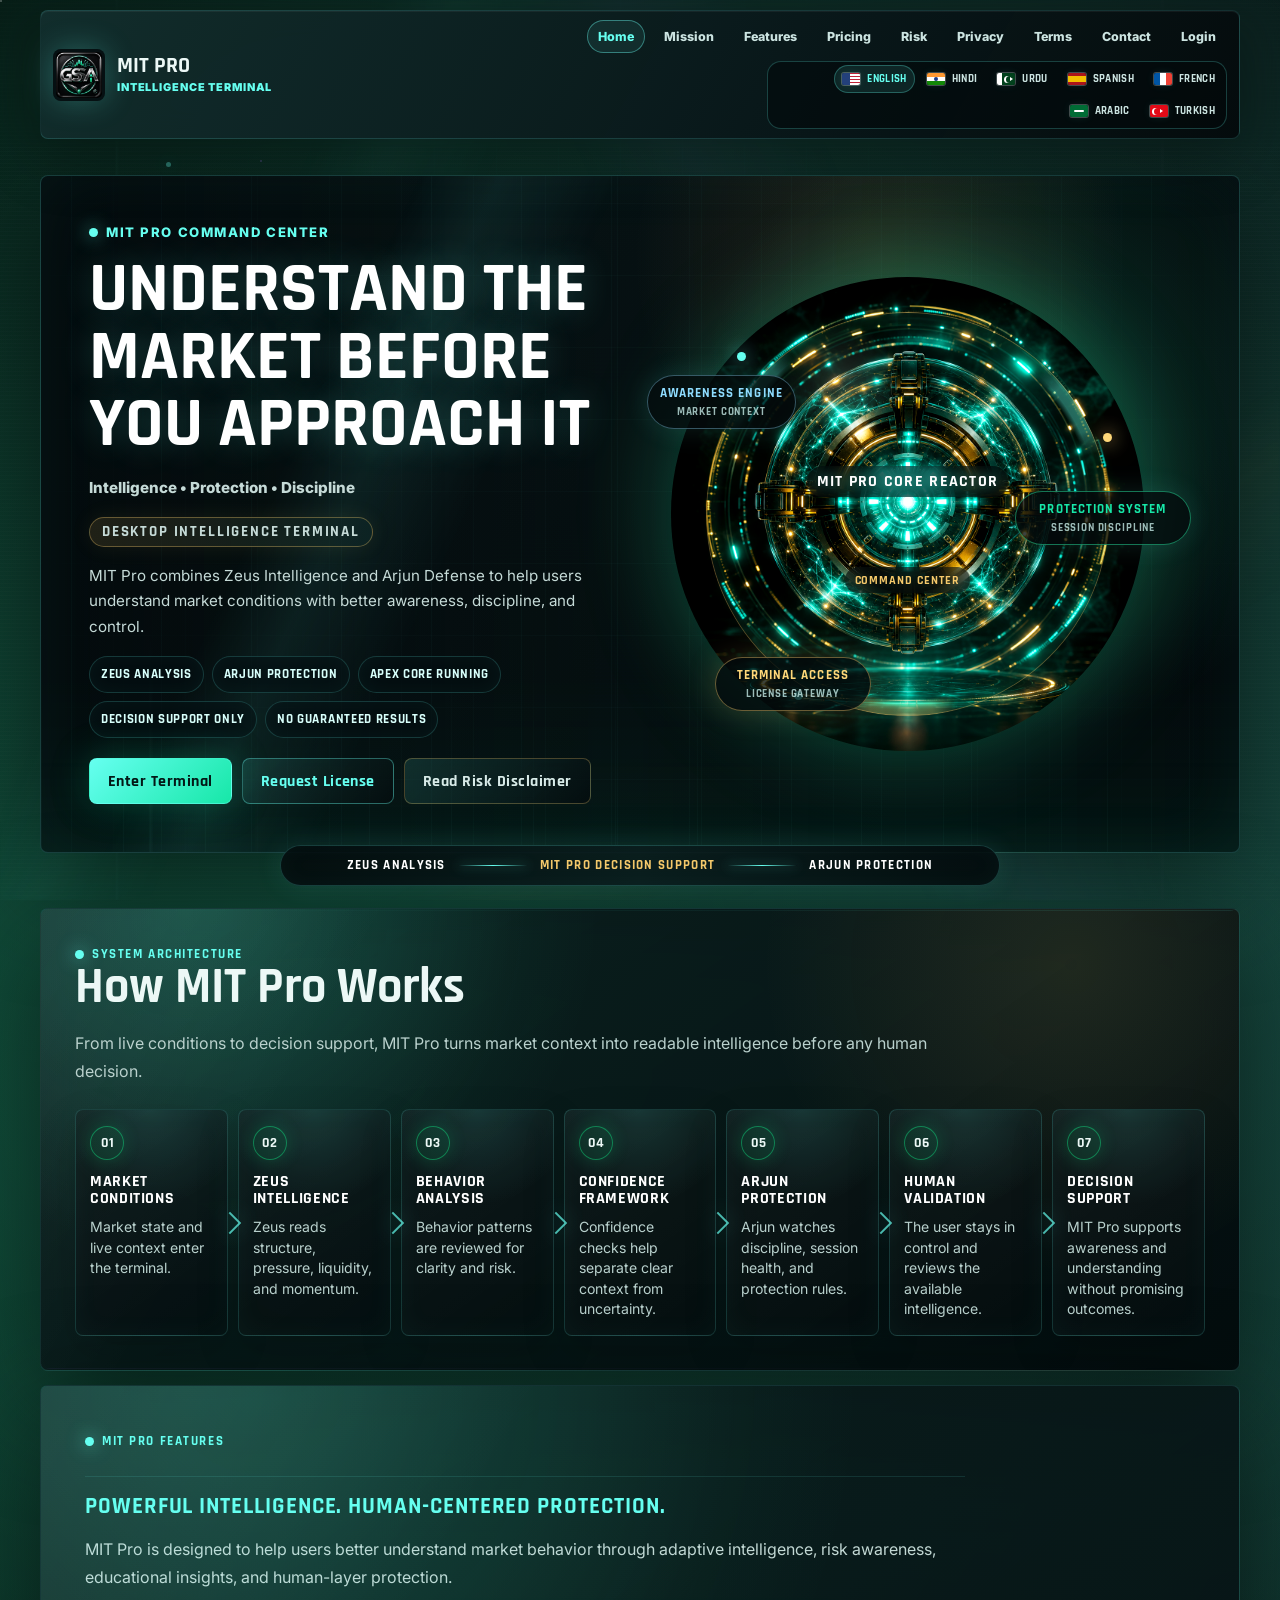
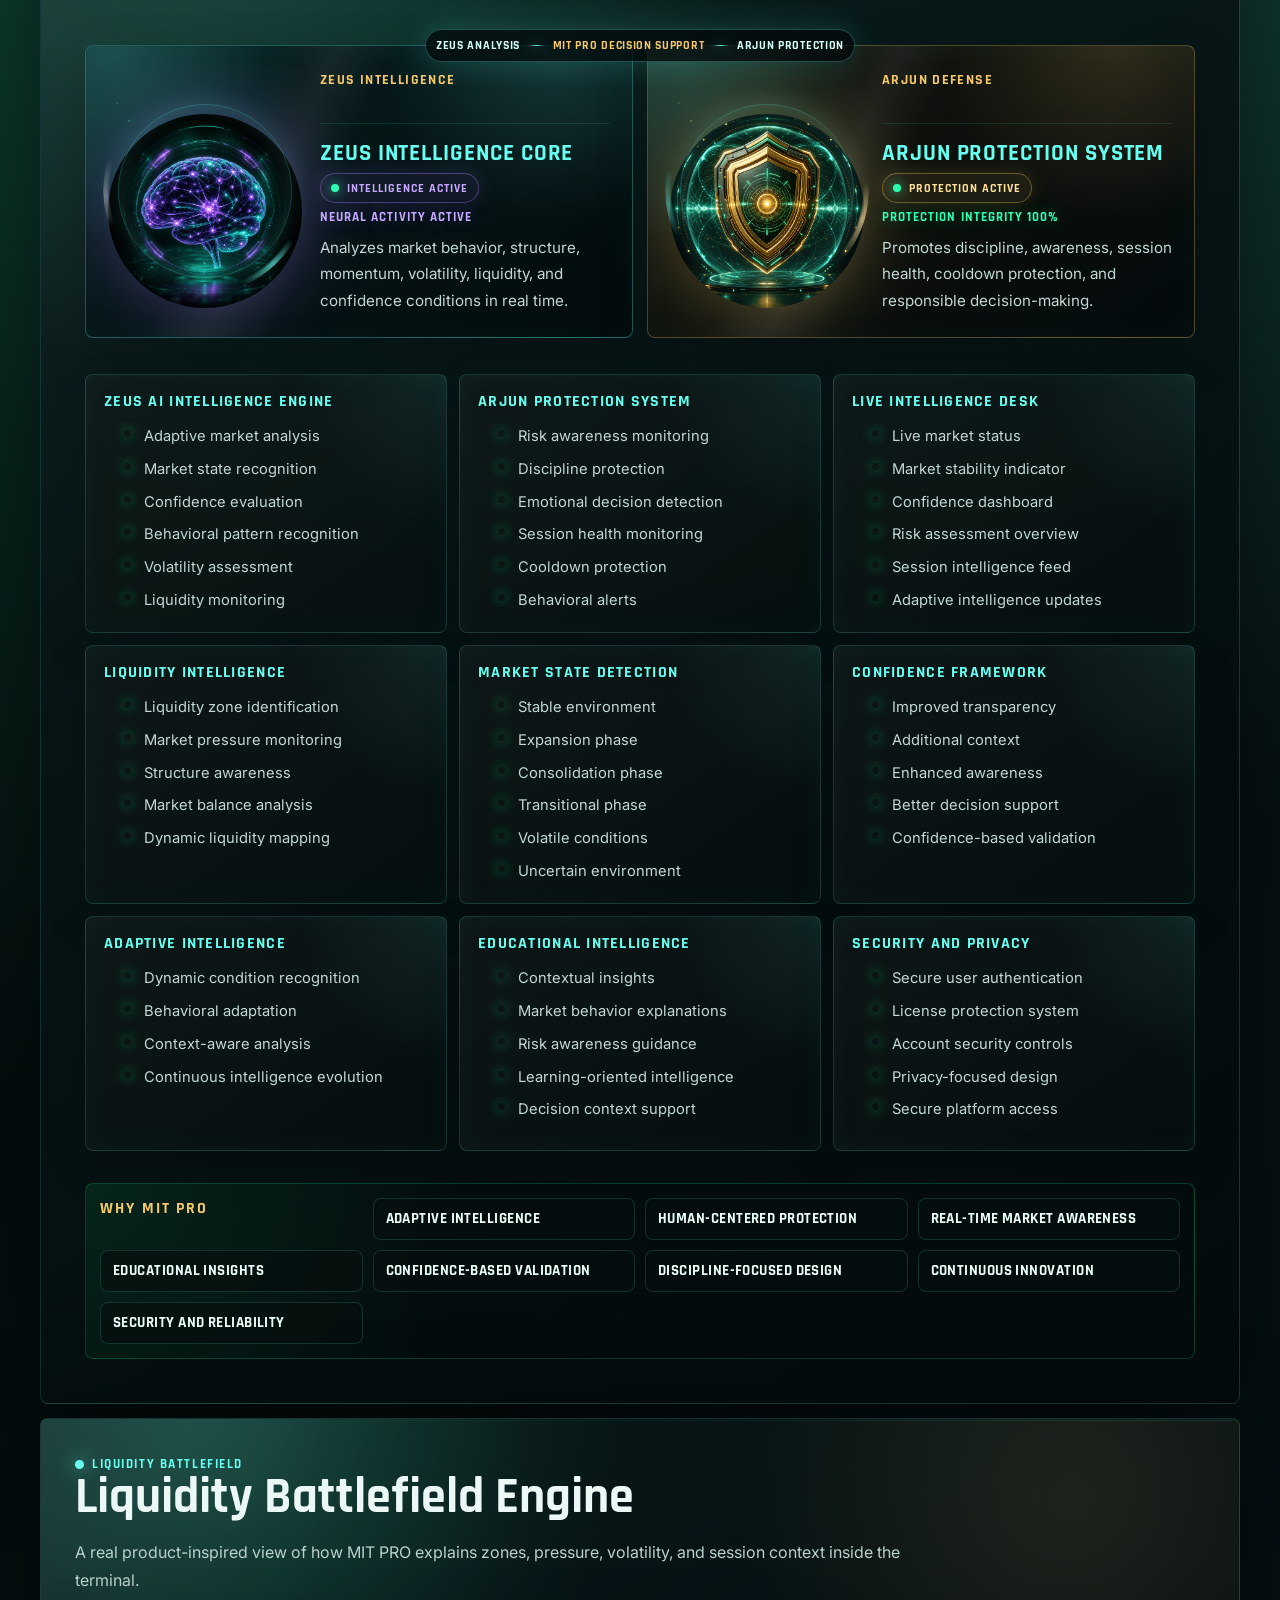
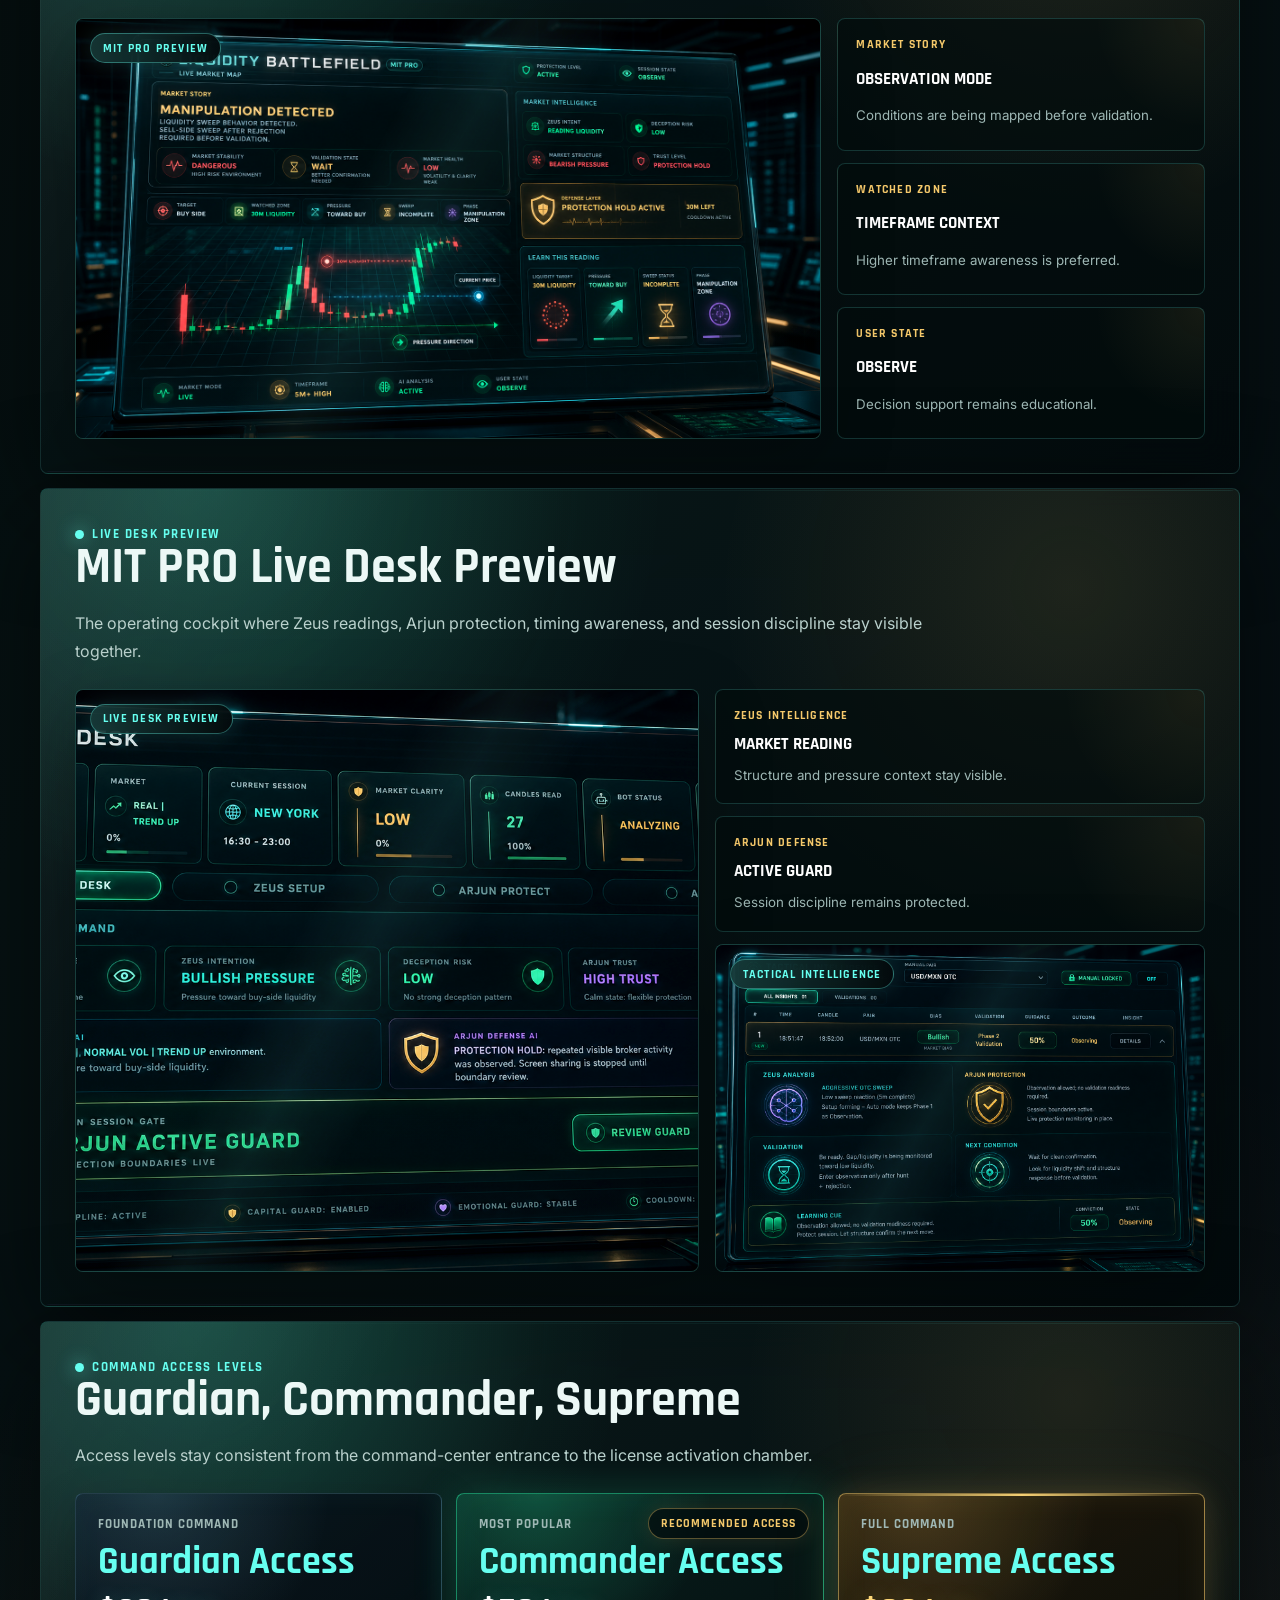
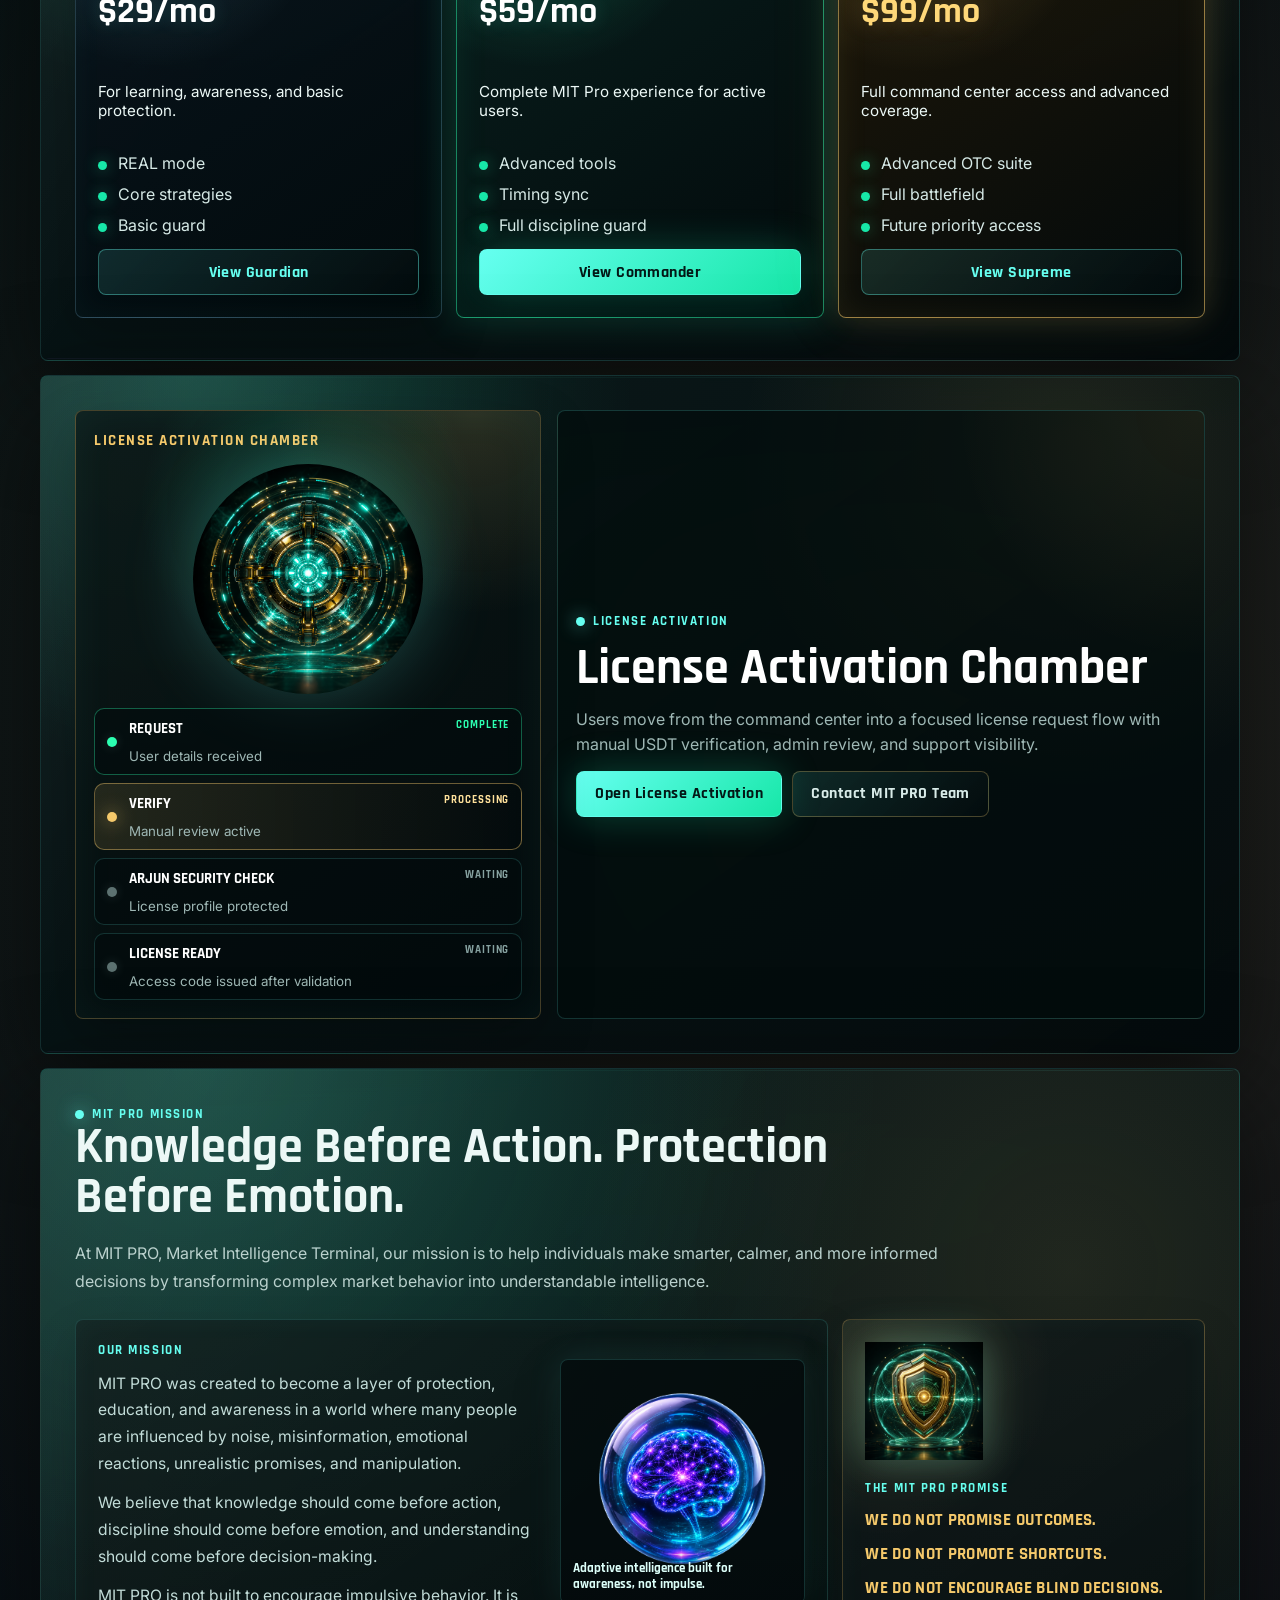
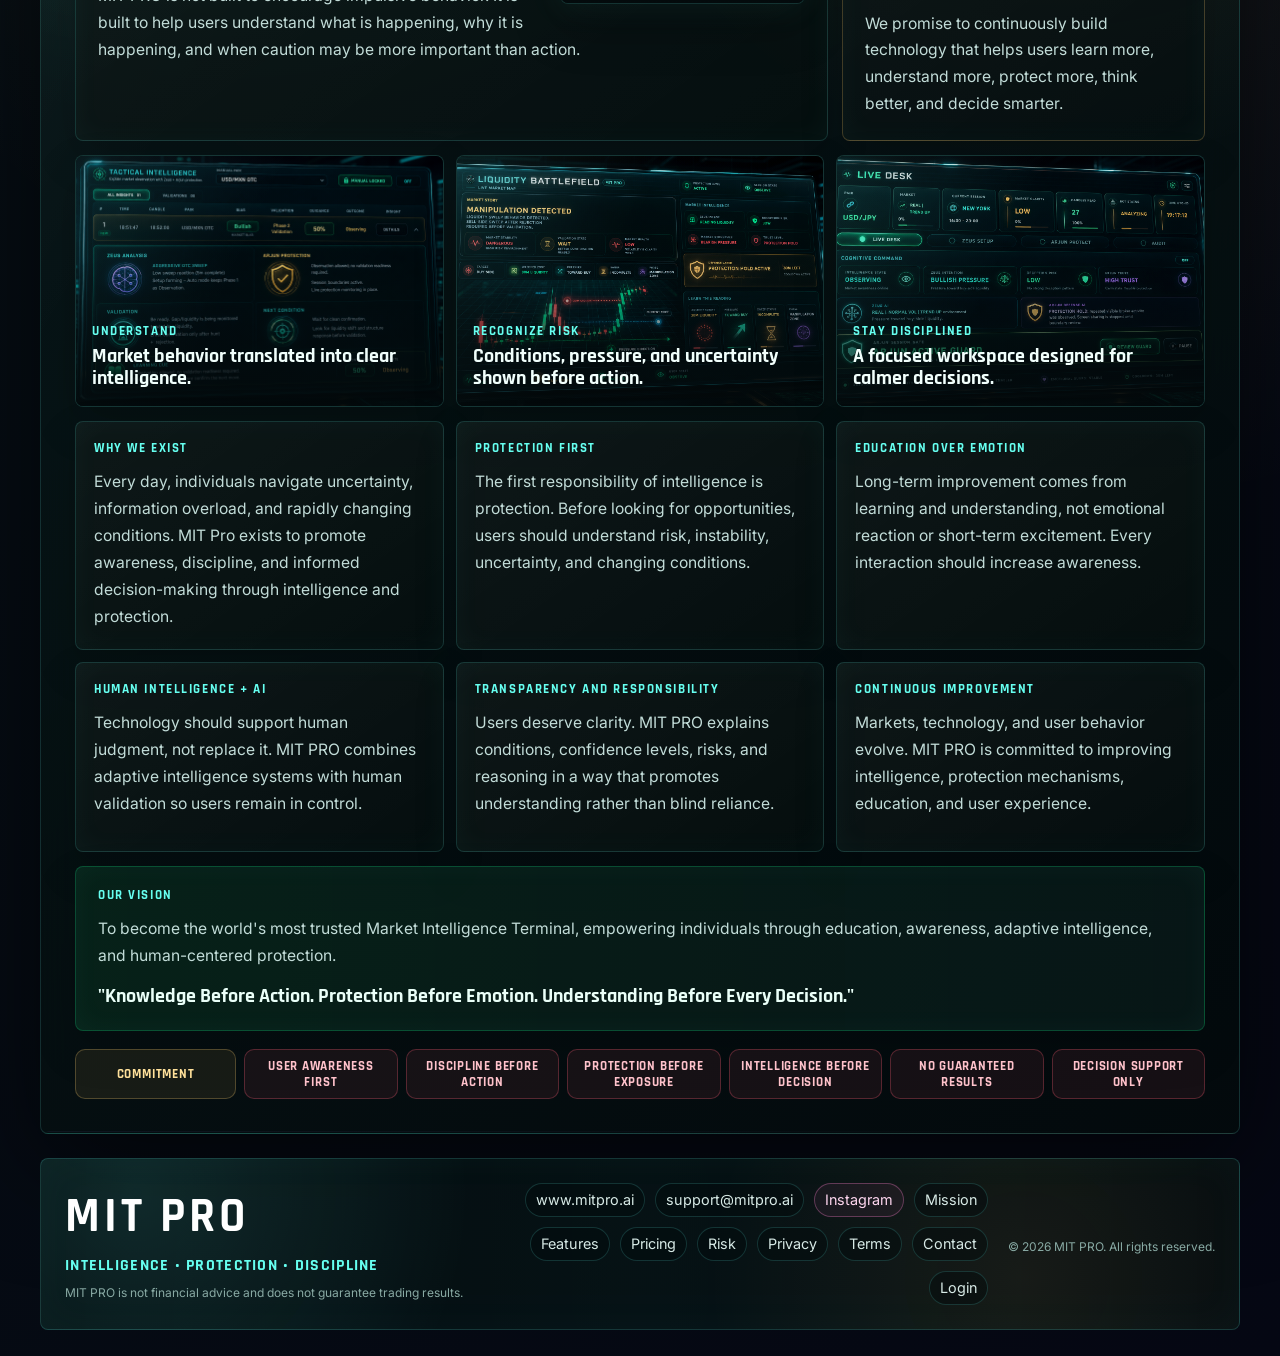
==== index.html @ b7149792 "Load consistent Urdu web font" ====
<!doctype html>
<html lang="en">
<head>
  <meta charset="utf-8">
  <meta name="viewport" content="width=device-width, initial-scale=1">
  <title>MIT PRO | Adaptive Market Intelligence & Human-Centered Protection Terminal</title>
  <meta name="description" content="MIT PRO is a premium AI market intelligence and human-centered protection terminal built for education, observation, discipline, and decision support.">
  <link rel="icon" href="assets/favicon.ico">
  <link rel="preconnect" href="https://fonts.googleapis.com">
  <link rel="preconnect" href="https://fonts.gstatic.com" crossorigin>
  <link href="https://fonts.googleapis.com/css2?family=Inter:wght@400;500;600;700;800;900&family=Noto+Nastaliq+Urdu:wght@400;500;600;700&family=Rajdhani:wght@600;700;800&display=swap" rel="stylesheet">
  <link rel="stylesheet" href="styles.css">
</head>
<body>
  <div class="ambient-grid" aria-hidden="true"></div>
  <div class="particle-field" aria-hidden="true">
    <span></span><span></span><span></span><span></span><span></span>
  </div>

  <header class="topbar">
    <div class="site-shell nav">
      <a class="brand" href="index.html" aria-label="MIT PRO home">
        <img src="assets/mitpro-logo.png" alt="MIT PRO logo">
        <span>
          <span class="brand-name">MIT PRO</span>
          <span class="brand-sub">Intelligence Terminal</span>
        </span>
      </a>
      <nav class="nav-links" aria-label="Main navigation">
        <a class="active" href="index.html">Home</a>
        <a href="index.html#mission">Mission</a>
        <a href="index.html#features">Features</a>
        <a href="purchase.html">Pricing</a>
        <a href="risk-disclaimer.html">Risk</a>
        <a href="privacy-policy.html">Privacy</a>
        <a href="terms-of-use.html">Terms</a>
        <a href="contact.html">Contact</a>
        <a href="/partner">Login</a>
        <div class="language-switch" aria-label="Language switch">
          <button type="button" data-language="en"><span class="flag flag-us" aria-hidden="true"></span>English</button><button type="button" data-language="hi"><span class="flag flag-in" aria-hidden="true"></span>Hindi</button><button type="button" data-language="ur"><span class="flag flag-pk" aria-hidden="true"></span>Urdu</button><button type="button" data-language="es"><span class="flag flag-es" aria-hidden="true"></span>Spanish</button><button type="button" data-language="fr"><span class="flag flag-fr" aria-hidden="true"></span>French</button><button type="button" data-language="ar"><span class="flag flag-sa" aria-hidden="true"></span>Arabic</button><button type="button" data-language="tr"><span class="flag flag-tr" aria-hidden="true"></span>Turkish</button>
        </div>
      </nav>
    </div>
  </header>

  <main class="site-shell">
    <section class="purchase-hero home-command-hero" id="home">
      <div class="purchase-hero-copy">
        <div class="eyebrow">MIT PRO Command Center</div>
        <h1>Understand The Market Before You Approach It</h1>
        <p class="subtitle">Intelligence &bull; Protection &bull; Discipline</p>
        <p class="hero-positioning">Desktop Intelligence Terminal</p>
        <p>MIT Pro combines Zeus Intelligence and Arjun Defense to help users understand market conditions with better awareness, discipline, and control.</p>
        <div class="license-status-strip" aria-label="MIT PRO command layers">
          <span>Zeus Analysis</span>
          <span>Arjun Protection</span>
          <span>Apex Core Running</span>
          <span>Decision Support Only</span>
          <span>No Guaranteed Results</span>
        </div>
        <div class="purchase-hero-actions">
          <a class="btn primary" href="#features">Enter Terminal</a>
          <a class="btn" href="purchase.html">Request License</a>
          <a class="btn ghost" href="risk-disclaimer.html">Read Risk Disclaimer</a>
        </div>
      </div>
      <div class="license-core" aria-label="MIT PRO core reactor visual">
        <span class="reactor-particle particle-a"></span>
        <span class="reactor-particle particle-b"></span>
        <span class="reactor-particle particle-c"></span>
        <div class="license-orbit orbit-a"></div>
        <div class="license-orbit orbit-b"></div>
        <div class="license-orbit orbit-c"></div>
        <div class="license-token reactor-token">
          <img src="assets/license-core-reactor.png" alt="MIT PRO core reactor">
          <strong>MIT PRO CORE REACTOR</strong>
          <span>COMMAND CENTER</span>
        </div>
        <button class="license-signal signal-basic" type="button">Awareness Engine<small>Market Context</small></button>
        <button class="license-signal signal-pro" type="button">Protection System<small>Session Discipline</small></button>
        <button class="license-signal signal-elite" type="button">Terminal Access<small>License Gateway</small></button>
      </div>
    </section>

    <div class="architecture-strip" aria-label="MIT PRO architecture">
      <span>Zeus Analysis</span>
      <i></i>
      <strong>MIT PRO Decision Support</strong>
      <i></i>
      <span>Arjun Protection</span>
    </div>

    <section class="section home-command-section system-flow-section" id="how-it-works">
      <div class="section-header">
        <span class="section-kicker">System Architecture</span>
        <h2>How MIT Pro Works</h2>
        <p>From live conditions to decision support, MIT Pro turns market context into readable intelligence before any human decision.</p>
      </div>
      <div class="system-flow" aria-label="How MIT Pro works">
        <article>
          <span>01</span>
          <strong>Market Conditions</strong>
          <p>Market state and live context enter the terminal.</p>
        </article>
        <article>
          <span>02</span>
          <strong>Zeus Intelligence</strong>
          <p>Zeus reads structure, pressure, liquidity, and momentum.</p>
        </article>
        <article>
          <span>03</span>
          <strong>Behavior Analysis</strong>
          <p>Behavior patterns are reviewed for clarity and risk.</p>
        </article>
        <article>
          <span>04</span>
          <strong>Confidence Framework</strong>
          <p>Confidence checks help separate clear context from uncertainty.</p>
        </article>
        <article>
          <span>05</span>
          <strong>Arjun Protection</strong>
          <p>Arjun watches discipline, session health, and protection rules.</p>
        </article>
        <article>
          <span>06</span>
          <strong>Human Validation</strong>
          <p>The user stays in control and reviews the available intelligence.</p>
        </article>
        <article>
          <span>07</span>
          <strong>Decision Support</strong>
          <p>MIT Pro supports awareness and understanding without promising outcomes.</p>
        </article>
      </div>
    </section>

    <section class="legal-card purchase-card" id="features">
      <div class="section-header features-header">
        <span class="section-kicker">MIT PRO Features</span>
        <h2>Powerful Intelligence. Human-Centered Protection.</h2>
        <p>MIT Pro is designed to help users better understand market behavior through adaptive intelligence, risk awareness, educational insights, and human-layer protection.</p>
      </div>
      <div class="license-dual-core" aria-label="MIT PRO intelligence and protection systems">
        <article class="core-card zeus-card">
          <div class="core-visual zeus-visual" aria-hidden="true">
            <span class="core-energy-ring"></span>
            <span class="core-energy-ring ring-two"></span>
            <img src="assets/zeus-neural-core.png" alt="">
            <span class="core-spark spark-one"></span>
            <span class="core-spark spark-two"></span>
            <span class="core-spark spark-three"></span>
          </div>
          <div class="core-copy">
            <span>Zeus Intelligence</span>
            <h2>Zeus Intelligence Core</h2>
            <b class="system-status active">Intelligence Active</b>
            <em class="system-substatus neural">Neural Activity Active</em>
            <p>Analyzes market behavior, structure, momentum, volatility, liquidity, and confidence conditions in real time.</p>
          </div>
        </article>
        <div class="core-link" aria-hidden="true">
          <span>Zeus Analysis</span>
          <i></i>
          <strong>MIT PRO Decision Support</strong>
          <i></i>
          <span>Arjun Protection</span>
        </div>
        <article class="core-card arjun-card">
          <div class="core-visual shield-visual" aria-hidden="true">
            <span class="core-energy-ring"></span>
            <span class="core-energy-ring ring-two"></span>
            <img src="assets/arjun-defense-core.png" alt="">
            <span class="core-scan"></span>
            <span class="core-spark spark-one"></span>
            <span class="core-spark spark-two"></span>
            <span class="core-spark spark-three"></span>
          </div>
          <div class="core-copy">
            <span>Arjun Defense</span>
            <h2>Arjun Protection System</h2>
            <b class="system-status protection">Protection Active</b>
            <em class="system-substatus shield">Protection Integrity 100%</em>
            <p>Promotes discipline, awareness, session health, cooldown protection, and responsible decision-making.</p>
          </div>
        </article>
      </div>

      <div class="feature-intelligence-grid" aria-label="MIT PRO feature capabilities">
        <article>
          <span>Zeus AI Intelligence Engine</span>
          <ul><li>Adaptive market analysis</li><li>Market state recognition</li><li>Confidence evaluation</li><li>Behavioral pattern recognition</li><li>Volatility assessment</li><li>Liquidity monitoring</li></ul>
        </article>
        <article>
          <span>Arjun Protection System</span>
          <ul><li>Risk awareness monitoring</li><li>Discipline protection</li><li>Emotional decision detection</li><li>Session health monitoring</li><li>Cooldown protection</li><li>Behavioral alerts</li></ul>
        </article>
        <article>
          <span>Live Intelligence Desk</span>
          <ul><li>Live market status</li><li>Market stability indicator</li><li>Confidence dashboard</li><li>Risk assessment overview</li><li>Session intelligence feed</li><li>Adaptive intelligence updates</li></ul>
        </article>
        <article>
          <span>Liquidity Intelligence</span>
          <ul><li>Liquidity zone identification</li><li>Market pressure monitoring</li><li>Structure awareness</li><li>Market balance analysis</li><li>Dynamic liquidity mapping</li></ul>
        </article>
        <article>
          <span>Market State Detection</span>
          <ul><li>Stable environment</li><li>Expansion phase</li><li>Consolidation phase</li><li>Transitional phase</li><li>Volatile conditions</li><li>Uncertain environment</li></ul>
        </article>
        <article>
          <span>Confidence Framework</span>
          <ul><li>Improved transparency</li><li>Additional context</li><li>Enhanced awareness</li><li>Better decision support</li><li>Confidence-based validation</li></ul>
        </article>
        <article>
          <span>Adaptive Intelligence</span>
          <ul><li>Dynamic condition recognition</li><li>Behavioral adaptation</li><li>Context-aware analysis</li><li>Continuous intelligence evolution</li></ul>
        </article>
        <article>
          <span>Educational Intelligence</span>
          <ul><li>Contextual insights</li><li>Market behavior explanations</li><li>Risk awareness guidance</li><li>Learning-oriented intelligence</li><li>Decision context support</li></ul>
        </article>
        <article>
          <span>Security and Privacy</span>
          <ul><li>Secure user authentication</li><li>License protection system</li><li>Account security controls</li><li>Privacy-focused design</li><li>Secure platform access</li></ul>
        </article>
      </div>

      <div class="feature-promise-strip">
        <span>Why MIT PRO</span>
        <strong>Adaptive intelligence</strong>
        <strong>Human-centered protection</strong>
        <strong>Real-time market awareness</strong>
        <strong>Educational insights</strong>
        <strong>Confidence-based validation</strong>
        <strong>Discipline-focused design</strong>
        <strong>Continuous innovation</strong>
        <strong>Security and reliability</strong>
      </div>
    </section>

    <section class="section home-command-section home-battlefield" id="liquidity-battlefield">
      <div class="section-header">
        <span class="section-kicker">Liquidity Battlefield</span>
        <h2>Liquidity Battlefield Engine</h2>
        <p>A real product-inspired view of how MIT PRO explains zones, pressure, volatility, and session context inside the terminal.</p>
      </div>
      <div class="product-showcase battlefield-showcase" aria-label="MIT PRO Liquidity Battlefield preview">
        <figure class="product-frame">
          <span class="product-preview-badge">MIT PRO Preview</span>
          <img src="assets/liquidity-battlefield-cinematic.png" alt="MIT PRO Liquidity Battlefield preview">
        </figure>
        <div class="battlefield-readout">
          <article><span>Market Story</span><strong>Observation Mode</strong><small>Conditions are being mapped before validation.</small></article>
          <article><span>Watched Zone</span><strong>Timeframe Context</strong><small>Higher timeframe awareness is preferred.</small></article>
          <article><span>User State</span><strong>Observe</strong><small>Decision support remains educational.</small></article>
        </div>
      </div>
    </section>

    <section class="section home-command-section home-terminal-preview">
      <div class="section-header">
        <span class="section-kicker">Live Desk Preview</span>
        <h2>MIT PRO Live Desk Preview</h2>
        <p>The operating cockpit where Zeus readings, Arjun protection, timing awareness, and session discipline stay visible together.</p>
      </div>
      <div class="product-showcase terminal-showcase" aria-label="MIT PRO Live Desk and Tactical Intelligence preview">
        <figure class="product-frame product-frame-large">
          <span class="product-preview-badge">Live Desk Preview</span>
          <img src="assets/live-desk-cinematic.png" alt="MIT PRO Live Desk preview">
        </figure>
        <div class="terminal-side-stack">
          <div class="battlefield-readout">
            <article><span>Zeus Intelligence</span><strong>Market Reading</strong><small>Structure and pressure context stay visible.</small></article>
            <article><span>Arjun Defense</span><strong>Active Guard</strong><small>Session discipline remains protected.</small></article>
          </div>
          <figure class="product-frame product-frame-small">
            <span class="product-preview-badge">Tactical Intelligence</span>
            <img src="assets/tactical-intelligence-cinematic.png" alt="MIT PRO Tactical Intelligence preview">
          </figure>
        </div>
      </div>
    </section>

    <section class="section home-command-section home-command-access" id="pricing">
      <div class="section-header">
        <span class="section-kicker">Command Access Levels</span>
        <h2>Guardian, Commander, Supreme</h2>
        <p>Access levels stay consistent from the command-center entrance to the license activation chamber.</p>
      </div>
      <div class="purchase-plans">
        <article class="purchase-plan plan-basic">
          <span>Foundation command</span>
          <h2>Guardian Access</h2>
          <strong class="plan-price">$29/mo</strong>
          <p>For learning, awareness, and basic protection.</p>
          <ul><li>REAL mode</li><li>Core strategies</li><li>Basic guard</li></ul>
          <a class="btn" href="purchase.html">View Guardian</a>
        </article>
        <article class="purchase-plan featured plan-pro selected">
          <b class="plan-ribbon">Recommended Access</b>
          <span>Most Popular</span>
          <h2>Commander Access</h2>
          <strong class="plan-price">$59/mo</strong>
          <p>Complete MIT Pro experience for active users.</p>
          <ul><li>Advanced tools</li><li>Timing sync</li><li>Full discipline guard</li></ul>
          <a class="btn primary" href="purchase.html">View Commander</a>
        </article>
        <article class="purchase-plan plan-elite">
          <span>Full command</span>
          <h2>Supreme Access</h2>
          <strong class="plan-price">$99/mo</strong>
          <p>Full command center access and advanced coverage.</p>
          <ul><li>Advanced OTC suite</li><li>Full battlefield</li><li>Future priority access</li></ul>
          <a class="btn" href="purchase.html">View Supreme</a>
        </article>
      </div>
    </section>

    <section class="section home-command-section home-activation-preview">
      <div class="activation-grid">
        <aside class="activation-chamber" aria-label="License activation chamber preview">
          <span>License Activation Chamber</span>
          <div class="activation-core">
            <img src="assets/license-core-reactor.png" alt="">
          </div>
          <div class="activation-steps">
            <article class="step-complete"><strong>Request</strong><small>User details received</small></article>
            <article class="step-current"><strong>Verify</strong><small>Manual review active</small></article>
            <article><strong>Arjun Security Check</strong><small>License profile protected</small></article>
            <article><strong>License Ready</strong><small>Access code issued after validation</small></article>
          </div>
        </aside>
        <div class="activation-copy">
          <span class="section-kicker">License Activation</span>
          <h2>License Activation Chamber</h2>
          <p>Users move from the command center into a focused license request flow with manual USDT verification, admin review, and support visibility.</p>
          <div class="request-actions">
            <a class="btn primary" href="purchase.html">Open License Activation</a>
            <a class="btn ghost" href="mailto:support@mitpro.ai?subject=MIT%20PRO%20Introduction%20Request">Contact MIT PRO Team</a>
          </div>
        </div>
      </div>
    </section>

    <section class="section home-safety-section" id="mission">
      <div class="section-header">
        <span class="section-kicker">MIT PRO Mission</span>
        <h2>Knowledge Before Action. Protection Before Emotion.</h2>
        <p>At MIT PRO, Market Intelligence Terminal, our mission is to help individuals make smarter, calmer, and more informed decisions by transforming complex market behavior into understandable intelligence.</p>
      </div>

      <div class="mission-command">
        <article class="mission-primary">
          <span>Our Mission</span>
          <figure class="mission-inline-visual">
            <img src="assets/zeus-neural-orb.png" alt="MIT PRO adaptive intelligence core">
            <figcaption>Adaptive intelligence built for awareness, not impulse.</figcaption>
          </figure>
          <p>MIT PRO was created to become a layer of protection, education, and awareness in a world where many people are influenced by noise, misinformation, emotional reactions, unrealistic promises, and manipulation.</p>
          <p>We believe that knowledge should come before action, discipline should come before emotion, and understanding should come before decision-making.</p>
          <p>MIT PRO is not built to encourage impulsive behavior. It is built to help users understand what is happening, why it is happening, and when caution may be more important than action.</p>
        </article>

        <article class="mission-primary mission-promise">
          <img class="mission-promise-mark" src="assets/arjun-defense-core.png" alt="MIT PRO protection core">
          <span>The MIT PRO Promise</span>
          <strong>We do not promise outcomes.</strong>
          <strong>We do not promote shortcuts.</strong>
          <strong>We do not encourage blind decisions.</strong>
          <p>We promise to continuously build technology that helps users learn more, understand more, protect more, think better, and decide smarter.</p>
        </article>
      </div>

      <div class="mission-cinema" aria-label="MIT PRO mission visuals">
        <article>
          <img src="assets/tactical-intelligence-cinematic.png" alt="MIT PRO tactical intelligence interface">
          <div><span>Understand</span><strong>Market behavior translated into clear intelligence.</strong></div>
        </article>
        <article>
          <img src="assets/liquidity-battlefield-cinematic.png" alt="MIT PRO live market map">
          <div><span>Recognize Risk</span><strong>Conditions, pressure, and uncertainty shown before action.</strong></div>
        </article>
        <article>
          <img src="assets/live-desk-cinematic.png" alt="MIT PRO live desk command terminal">
          <div><span>Stay Disciplined</span><strong>A focused workspace designed for calmer decisions.</strong></div>
        </article>
      </div>

      <div class="mission-grid">
        <article>
          <span>Why We Exist</span>
          <p>Every day, individuals navigate uncertainty, information overload, and rapidly changing conditions. MIT Pro exists to promote awareness, discipline, and informed decision-making through intelligence and protection.</p>
        </article>
        <article>
          <span>Protection First</span>
          <p>The first responsibility of intelligence is protection. Before looking for opportunities, users should understand risk, instability, uncertainty, and changing conditions.</p>
        </article>
        <article>
          <span>Education Over Emotion</span>
          <p>Long-term improvement comes from learning and understanding, not emotional reaction or short-term excitement. Every interaction should increase awareness.</p>
        </article>
        <article>
          <span>Human Intelligence + AI</span>
          <p>Technology should support human judgment, not replace it. MIT PRO combines adaptive intelligence systems with human validation so users remain in control.</p>
        </article>
        <article>
          <span>Transparency and Responsibility</span>
          <p>Users deserve clarity. MIT PRO explains conditions, confidence levels, risks, and reasoning in a way that promotes understanding rather than blind reliance.</p>
        </article>
        <article>
          <span>Continuous Improvement</span>
          <p>Markets, technology, and user behavior evolve. MIT PRO is committed to improving intelligence, protection mechanisms, education, and user experience.</p>
        </article>
      </div>

      <div class="mission-vision">
        <span>Our Vision</span>
        <p>To become the world's most trusted Market Intelligence Terminal, empowering individuals through education, awareness, adaptive intelligence, and human-centered protection.</p>
        <strong>"Knowledge Before Action. Protection Before Emotion. Understanding Before Every Decision."</strong>
      </div>

      <div class="security-notice" aria-label="MIT PRO trust notices">
        <span>Commitment</span>
        <strong>User Awareness First</strong>
        <strong>Discipline Before Action</strong>
        <strong>Protection Before Exposure</strong>
        <strong>Intelligence Before Decision</strong>
        <strong>No Guaranteed Results</strong>
        <strong>Decision Support Only</strong>
      </div>
    </section>

  </main>

  <footer class="site-shell footer">
    <div class="footer-brand-block">
      <span>MIT PRO</span>
      <small>Intelligence &bull; Protection &bull; Discipline</small>
      <small>MIT PRO is not financial advice and does not guarantee trading results.</small>
    </div>
    <div class="footer-links">
      <a href="https://www.mitpro.ai/">www.mitpro.ai</a>
      <a href="mailto:support@mitpro.ai">support@mitpro.ai</a>
      <a class="social-link" href="https://www.instagram.com/mitpro.ai?igsh=Ym80NGJ3czgwcHdv" target="_blank" rel="noopener noreferrer">Instagram</a>
      <a href="index.html#mission">Mission</a>
      <a href="index.html#features">Features</a>
      <a href="purchase.html">Pricing</a>
      <a href="risk-disclaimer.html">Risk</a>
      <a href="privacy-policy.html">Privacy</a>
      <a href="terms-of-use.html">Terms</a>
      <a href="contact.html">Contact</a>
      <a href="/partner">Login</a>
    </div>
    <small>&copy; 2026 MIT PRO. All rights reserved.</small>
  </footer>
  <script src="language.js" defer></script>
</body>
</html>
---- styles.css ----
:root {
  color-scheme: dark;
  --bg: #030707;
  --bg-2: #071212;
  --panel: rgba(13, 28, 29, 0.74);
  --panel-strong: rgba(18, 39, 40, 0.82);
  --glass: rgba(9, 22, 24, 0.58);
  --line: rgba(99, 234, 226, 0.16);
  --line-strong: rgba(99, 234, 226, 0.44);
  --text: #ecf8f6;
  --muted: #9fb8b5;
  --cyan: #66fff0;
  --ice: #9bddff;
  --teal: #17e7a8;
  --purple: #a679ff;
  --gold: #f5c96b;
  --danger: #ff5d72;
  --shadow: 0 30px 110px rgba(0, 0, 0, 0.58);
  --radius: 8px;
  --font-urdu: "Noto Nastaliq Urdu", "Nirmala UI", "Segoe UI", Tahoma, Arial, sans-serif;
}

* {
  box-sizing: border-box;
}

html {
  scroll-behavior: smooth;
}

body {
  margin: 0;
  min-height: 100vh;
  overflow-x: hidden;
  color: var(--text);
  font-family: Inter, "Segoe UI", Arial, sans-serif;
  background:
    radial-gradient(circle at 18% 7%, rgba(102, 255, 240, 0.24), transparent 27%),
    radial-gradient(circle at 50% 9%, rgba(23, 231, 168, 0.11), transparent 30%),
    radial-gradient(circle at 82% 22%, rgba(166, 121, 255, 0.2), transparent 29%),
    radial-gradient(circle at 76% 72%, rgba(245, 201, 107, 0.1), transparent 25%),
    linear-gradient(140deg, #020505 0%, #071415 48%, #020407 100%);
}

body:has(.purchase-hero) {
  background:
    radial-gradient(circle at 18% 14%, rgba(44, 255, 177, 0.28), transparent 24%),
    radial-gradient(circle at 84% 12%, rgba(102, 255, 240, 0.18), transparent 22%),
    radial-gradient(circle at 72% 72%, rgba(245, 201, 107, 0.13), transparent 24%),
    linear-gradient(130deg, #020505 0%, #061213 44%, #050713 100%);
}

body::before {
  content: "";
  position: fixed;
  inset: 0;
  z-index: -1;
  pointer-events: none;
  background:
    linear-gradient(115deg, transparent 0 22%, rgba(102, 255, 240, 0.08) 27%, transparent 34%),
    linear-gradient(65deg, transparent 0 54%, rgba(166, 121, 255, 0.08) 61%, transparent 70%),
    linear-gradient(150deg, transparent 0 68%, rgba(245, 201, 107, 0.055) 73%, transparent 82%);
  opacity: 0.58;
  filter: blur(1px);
}

body::after {
  content: "";
  position: fixed;
  inset: 0;
  z-index: -1;
  pointer-events: none;
  background:
    linear-gradient(90deg, transparent 0 9%, rgba(102, 255, 240, 0.055) 9.1%, transparent 9.3% 90.6%, rgba(166, 121, 255, 0.04) 90.8%, transparent 91%),
    repeating-linear-gradient(0deg, rgba(255, 255, 255, 0.018) 0 1px, transparent 1px 4px);
  opacity: 0.42;
  mix-blend-mode: screen;
}

.ambient-grid {
  position: fixed;
  inset: 0;
  z-index: -2;
  pointer-events: none;
  opacity: 0.44;
  background-image:
    linear-gradient(rgba(102, 255, 240, 0.045) 1px, transparent 1px),
    linear-gradient(90deg, rgba(102, 255, 240, 0.04) 1px, transparent 1px);
  background-size: 62px 62px;
  mask-image: radial-gradient(circle at 50% 24%, black, transparent 78%);
}

.particle-field {
  position: fixed;
  inset: 0;
  z-index: -1;
  pointer-events: none;
}

.particle-field span {
  position: absolute;
  width: 5px;
  height: 5px;
  border-radius: 50%;
  background: var(--cyan);
  box-shadow: 0 0 18px rgba(102, 255, 240, 0.72);
  opacity: 0.42;
  animation: floatParticle 9s ease-in-out infinite;
}

.particle-field span:nth-child(1) { left: 13%; top: 18%; animation-delay: 0s; }
.particle-field span:nth-child(2) { left: 72%; top: 12%; animation-delay: -2s; background: var(--purple); box-shadow: 0 0 18px rgba(166, 121, 255, 0.72); }
.particle-field span:nth-child(3) { left: 86%; top: 48%; animation-delay: -4s; }
.particle-field span:nth-child(4) { left: 28%; top: 78%; animation-delay: -1s; background: var(--gold); box-shadow: 0 0 18px rgba(245, 201, 107, 0.56); }
.particle-field span:nth-child(5) { left: 55%; top: 65%; animation-delay: -5s; }

.particle-field::before,
.particle-field::after {
  content: "";
  position: absolute;
  width: 2px;
  height: 2px;
  border-radius: 50%;
  background: rgba(255, 255, 255, 0.8);
  box-shadow:
    110px 80px rgba(102, 255, 240, 0.7),
    260px 160px rgba(166, 121, 255, 0.55),
    520px 90px rgba(245, 201, 107, 0.46),
    780px 210px rgba(102, 255, 240, 0.6),
    980px 130px rgba(255, 255, 255, 0.42),
    1180px 340px rgba(166, 121, 255, 0.5),
    190px 520px rgba(102, 255, 240, 0.54),
    640px 620px rgba(245, 201, 107, 0.42);
  animation: starDrift 16s ease-in-out infinite;
  opacity: 0.55;
}

.particle-field::after {
  transform: translate(42px, 240px);
  animation-delay: -7s;
  opacity: 0.34;
}

@keyframes floatParticle {
  0%, 100% { transform: translateY(0) scale(0.9); opacity: 0.24; }
  50% { transform: translateY(-24px) scale(1.2); opacity: 0.68; }
}

@keyframes starDrift {
  0%, 100% { transform: translate3d(0, 0, 0); }
  50% { transform: translate3d(0, -18px, 0); }
}

a {
  color: inherit;
  text-decoration: none;
}

.site-shell {
  position: relative;
  width: min(1200px, calc(100% - 32px));
  margin: 0 auto;
}

.topbar {
  position: sticky;
  top: 0;
  z-index: 30;
  padding: 10px 0 8px;
  backdrop-filter: blur(18px);
}

.nav {
  display: flex;
  align-items: center;
  justify-content: space-between;
  gap: 18px;
  padding: 9px 12px;
  border: 1px solid var(--line);
  border-radius: var(--radius);
  background:
    linear-gradient(120deg, rgba(20, 49, 49, 0.88), rgba(4, 10, 12, 0.82)),
    rgba(5, 12, 14, 0.78);
  box-shadow: 0 18px 58px rgba(0, 0, 0, 0.32), inset 0 1px 0 rgba(255, 255, 255, 0.05);
}

.brand {
  display: flex;
  align-items: center;
  gap: 12px;
  min-width: 230px;
}

.brand img {
  width: 52px;
  height: 52px;
  object-fit: contain;
  border-radius: 8px;
  padding: 3px;
  background: rgba(3, 10, 12, 0.78);
  box-shadow: 0 0 30px rgba(102, 255, 240, 0.26);
}

.brand-name,
h1,
h2,
h3,
.section-kicker,
.status-badge,
.btn,
.preview-top,
.terminal-readout strong,
.terminal-readout small {
  font-family: Rajdhani, "Segoe UI", Arial, sans-serif;
}

.brand-name {
  display: block;
  font-size: 1.38rem;
  font-weight: 800;
  line-height: 1;
}

.brand-sub {
  display: block;
  margin-top: 3px;
  color: var(--cyan);
  font-size: 0.68rem;
  font-weight: 900;
  text-transform: uppercase;
  letter-spacing: 0.08em;
}

.nav-links {
  display: flex;
  align-items: center;
  justify-content: flex-end;
  gap: 8px;
  flex-wrap: wrap;
}

.language-switch {
  display: inline-flex;
  align-items: center;
  justify-content: flex-end;
  flex-wrap: wrap;
  gap: 4px;
  max-width: min(100%, 460px);
  padding: 3px;
  border: 1px solid rgba(102, 255, 240, 0.22);
  border-radius: 14px;
  background: rgba(3, 10, 12, 0.58);
}

.language-switch button {
  min-height: 28px;
  border: 0;
  border-radius: 999px;
  padding: 0 8px;
  color: #cce4e1;
  background: transparent;
  display: inline-flex;
  align-items: center;
  gap: 7px;
  font-family: Rajdhani, "Segoe UI", Arial, sans-serif;
  font-size: 0.7rem;
  font-weight: 900;
  letter-spacing: 0.03em;
  text-transform: uppercase;
  cursor: pointer;
}

.language-switch button:hover,
.language-switch button.active {
  color: var(--cyan);
  background: rgba(102, 255, 240, 0.1);
  box-shadow: inset 0 0 0 1px rgba(102, 255, 240, 0.28);
}

.flag {
  width: 18px;
  height: 12px;
  display: inline-block;
  flex: 0 0 18px;
  border-radius: 2px;
  box-shadow: 0 0 0 1px rgba(255, 255, 255, 0.24), 0 0 10px rgba(102, 255, 240, 0.1);
  overflow: hidden;
}

.flag-us {
  background:
    linear-gradient(90deg, #23407a 0 42%, transparent 42%),
    repeating-linear-gradient(180deg, #bf2338 0 1.5px, #fff 1.5px 3px);
}

.flag-in {
  position: relative;
  background: linear-gradient(180deg, #ff9933 0 33%, #fff 33% 66%, #138808 66%);
}

.flag-in::after {
  content: "";
  position: absolute;
  width: 4px;
  height: 4px;
  left: 50%;
  top: 50%;
  transform: translate(-50%, -50%);
  border-radius: 50%;
  background: #1a3c8b;
}

.flag-pk {
  position: relative;
  background:
    linear-gradient(90deg, #fff 0 25%, #01411c 25%);
}

.flag-pk::before {
  content: "";
  position: absolute;
  width: 7px;
  height: 7px;
  left: 9px;
  top: 2.5px;
  border-radius: 50%;
  box-shadow: -2px 0 0 0 #fff;
}

.flag-pk::after {
  content: "";
  position: absolute;
  left: 13px;
  top: 4px;
  width: 0;
  height: 0;
  border-left: 3px solid #fff;
  border-top: 2px solid transparent;
  border-bottom: 2px solid transparent;
}

.flag-es {
  background: linear-gradient(180deg, #aa151b 0 25%, #f1bf00 25% 75%, #aa151b 75%);
}

.flag-fr {
  background: linear-gradient(90deg, #0055a4 0 33%, #fff 33% 66%, #ef4135 66%);
}

.flag-sa {
  background: linear-gradient(180deg, #006c35, #006c35);
}

.flag-sa::after {
  content: "";
  display: block;
  width: 10px;
  height: 1.6px;
  margin: 5px auto 0;
  background: #fff;
  border-radius: 99px;
}

.flag-tr {
  position: relative;
  background: #e30a17;
}

.flag-tr::before {
  content: "";
  position: absolute;
  width: 7px;
  height: 7px;
  left: 4px;
  top: 2.5px;
  border-radius: 50%;
  box-shadow: -2px 0 0 0 #fff;
}

.flag-tr::after {
  content: "";
  position: absolute;
  left: 10px;
  top: 4px;
  width: 0;
  height: 0;
  border-left: 3px solid #fff;
  border-top: 2px solid transparent;
  border-bottom: 2px solid transparent;
}

.lang-hi {
  font-family: Inter, "Nirmala UI", "Mangal", "Segoe UI", Arial, sans-serif;
}

.lang-ur {
  font-family: var(--font-urdu);
}

.lang-ur h1,
.lang-ur .purchase-hero h1,
.lang-ur .legal-command-hero h1 {
  font-size: clamp(2.6rem, 6vw, 5.7rem);
  line-height: 1.16;
  text-transform: none;
}

.lang-ur h2 {
  line-height: 1.2;
  text-transform: none;
}

.lang-ur h3,
.lang-ur .section-kicker,
.lang-ur .status-badge,
.lang-ur .btn {
  line-height: 1.25;
}

.lang-ar {
  font-family: Inter, "Segoe UI", Tahoma, Arial, sans-serif;
}

.lang-ur .nav,
.lang-ur .footer,
.lang-ur .purchase-hero,
.lang-ur .legal-command-hero,
.lang-ur .section-header,
.lang-ar .nav,
.lang-ar .footer,
.lang-ar .purchase-hero,
.lang-ar .legal-command-hero,
.lang-ar .section-header {
  direction: rtl;
}

.lang-ur .brand,
.lang-ur .nav-links,
.lang-ur .purchase-hero-actions,
.lang-ur .footer-links,
.lang-ar .brand,
.lang-ar .nav-links,
.lang-ar .purchase-hero-actions,
.lang-ar .footer-links {
  direction: ltr;
}

.lang-hi .brand-name,
.lang-ur .brand-name,
.lang-ar .brand-name,
.lang-hi h1,
.lang-ur h1,
.lang-ar h1,
.lang-hi h2,
.lang-ur h2,
.lang-ar h2,
.lang-hi h3,
.lang-ur h3,
.lang-ar h3,
.lang-hi .section-kicker,
.lang-ur .section-kicker,
.lang-ar .section-kicker,
.lang-hi .status-badge,
.lang-ur .status-badge,
.lang-ar .status-badge,
.lang-hi .btn,
.lang-ur .btn,
.lang-ar .btn,
.lang-hi .preview-top,
.lang-ur .preview-top,
.lang-ar .preview-top,
.lang-hi .terminal-readout strong,
.lang-ur .terminal-readout strong,
.lang-ar .terminal-readout strong,
.lang-hi .terminal-readout small,
.lang-ur .terminal-readout small,
.lang-ar .terminal-readout small,
.lang-ur .language-switch button,
.lang-hi .language-switch button {
  font-family: Rajdhani, "Nirmala UI", "Mangal", "Segoe UI", Arial, sans-serif;
}

.lang-ur .language-switch button {
  font-family: var(--font-urdu);
}

.lang-ar .language-switch button {
  font-family: Rajdhani, "Segoe UI", Tahoma, Arial, sans-serif;
}

body.lang-ur h1,
body.lang-ur h2,
body.lang-ur h3,
body.lang-ur h4,
body.lang-ur p,
body.lang-ur li,
body.lang-ur a,
body.lang-ur button,
body.lang-ur label,
body.lang-ur input,
body.lang-ur textarea,
body.lang-ur small,
body.lang-ur strong,
body.lang-ur em,
body.lang-ur .btn,
body.lang-ur .status-badge,
body.lang-ur .section-kicker,
body.lang-ur .preview-top,
body.lang-ur .terminal-readout strong,
body.lang-ur .terminal-readout small,
body.lang-ur .translation-notice,
body.lang-ur .license-status-strip span {
  font-family: var(--font-urdu);
}

body.lang-ur .brand-name,
body.lang-ur .brand-sub {
  font-family: Rajdhani, "Segoe UI", Arial, sans-serif;
}

.translation-notice {
  max-width: 1180px;
  margin: 18px auto 32px;
  padding: 10px 14px;
  border: 1px solid rgba(255, 213, 111, 0.42);
  border-radius: 14px;
  background: rgba(255, 213, 111, 0.08);
  color: #ffe6a1;
  font-size: 0.82rem;
  font-weight: 700;
  line-height: 1.45;
  box-shadow: 0 14px 36px rgba(0, 0, 0, 0.18);
}

.translation-notice[hidden] {
  display: none;
}

.lang-ar .translation-notice {
  direction: ltr;
  text-align: left;
}

.nav-links a {
  padding: 8px 10px;
  border-radius: 999px;
  color: #cce4e1;
  border: 1px solid transparent;
  font-size: 0.78rem;
  font-weight: 800;
}

.nav-links a:hover,
.nav-links a.active {
  color: var(--cyan);
  border-color: var(--line-strong);
  background: rgba(102, 255, 240, 0.08);
}

.hero {
  display: grid;
  grid-template-columns: 1.05fr 0.95fr;
  gap: 24px;
  align-items: stretch;
  padding: 32px 0 18px;
}

.hero-copy,
.hero-visual,
.section,
.legal-card {
  position: relative;
  border: 1px solid var(--line);
  border-radius: var(--radius);
  background:
    linear-gradient(145deg, rgba(18, 40, 40, 0.78), rgba(4, 11, 13, 0.86)),
    var(--panel);
  box-shadow: var(--shadow);
  overflow: hidden;
}

.hero-copy::before,
.hero-visual::before,
.section::before,
.legal-card::before {
  content: "";
  position: absolute;
  inset: 0;
  pointer-events: none;
  background:
    linear-gradient(120deg, rgba(255, 255, 255, 0.055), transparent 24%),
    radial-gradient(circle at 12% 0%, rgba(102, 255, 240, 0.12), transparent 30%);
}

.hero-copy::after,
.hero-visual::after,
.section::after {
  content: "";
  position: absolute;
  inset: 1px;
  pointer-events: none;
  border-radius: inherit;
  background:
    linear-gradient(90deg, transparent, rgba(102, 255, 240, 0.16), transparent) 0 0 / 200% 1px no-repeat,
    linear-gradient(90deg, transparent, rgba(166, 121, 255, 0.12), transparent) 100% 100% / 220% 1px no-repeat;
  opacity: 0.62;
  animation: separatorSweep 7.5s ease-in-out infinite;
}

@keyframes separatorSweep {
  0%, 100% { background-position: 0 0, 100% 100%; }
  50% { background-position: 100% 0, 0 100%; }
}

.hero-copy {
  min-height: 600px;
  display: flex;
  flex-direction: column;
  justify-content: center;
  padding: clamp(30px, 5vw, 58px);
  background:
    radial-gradient(circle at 23% 29%, rgba(102, 255, 240, 0.32), transparent 28%),
    radial-gradient(circle at 36% 32%, rgba(23, 231, 168, 0.18), transparent 23%),
    radial-gradient(circle at 72% 16%, rgba(166, 121, 255, 0.12), transparent 34%),
    linear-gradient(145deg, rgba(18, 40, 40, 0.78), rgba(4, 11, 13, 0.88));
}

.eyebrow,
.section-kicker {
  position: relative;
  z-index: 2;
  display: inline-flex;
  width: fit-content;
  align-items: center;
  gap: 8px;
  color: var(--cyan);
  text-transform: uppercase;
  font-weight: 800;
  font-size: 0.82rem;
  letter-spacing: 0.12em;
}

.eyebrow::before,
.section-kicker::before {
  content: "";
  width: 9px;
  height: 9px;
  border-radius: 50%;
  background: var(--cyan);
  box-shadow: 0 0 18px rgba(102, 255, 240, 0.78);
}

h1,
h2,
h3 {
  position: relative;
  z-index: 2;
  margin: 0;
  letter-spacing: 0;
}

h1 {
  margin-top: 18px;
  font-size: clamp(4rem, 9vw, 7.5rem);
  line-height: 0.84;
  text-shadow:
    0 0 24px rgba(102, 255, 240, 0.28),
    0 0 84px rgba(102, 255, 240, 0.34),
    0 0 150px rgba(166, 121, 255, 0.2);
}

h1 span {
  color: var(--teal);
  text-shadow: 0 0 30px rgba(23, 231, 168, 0.42);
}

h2 {
  font-size: clamp(2rem, 4vw, 3.1rem);
  line-height: 1;
}

h3 {
  font-size: 1.38rem;
  line-height: 1.08;
}

.subtitle,
.hero-message,
.tagline,
.cta-note,
.section p {
  position: relative;
  z-index: 2;
}

.subtitle {
  max-width: 760px;
  margin: 22px 0 0;
  color: #dcf2ef;
  font-size: clamp(1.16rem, 2vw, 1.48rem);
  font-weight: 800;
  line-height: 1.35;
}

.hero-message {
  max-width: 780px;
  margin: 18px 0 0;
  color: #bcd3cf;
  font-size: 1.05rem;
  line-height: 1.75;
}

.tagline {
  margin: 16px 0 0;
  color: var(--gold);
  font-weight: 900;
}

.status-badges,
.hero-actions,
.legal-badges,
.pillar-row {
  position: relative;
  z-index: 2;
  display: flex;
  flex-wrap: wrap;
  gap: 10px;
}

.status-badges {
  margin-top: 26px;
}

.status-badge {
  display: inline-flex;
  align-items: center;
  gap: 8px;
  min-height: 34px;
  padding: 0 12px;
  border-radius: 999px;
  border: 1px solid rgba(102, 255, 240, 0.28);
  color: #eafffb;
  background: rgba(102, 255, 240, 0.07);
  font-size: 0.78rem;
  font-weight: 800;
  letter-spacing: 0.08em;
  box-shadow: 0 0 24px rgba(102, 255, 240, 0.08);
  animation: badgeBreath 4.8s ease-in-out infinite;
}

.status-badge:nth-child(2) { animation-delay: -0.9s; }
.status-badge:nth-child(3) { animation-delay: -1.8s; }
.status-badge:nth-child(4) { animation-delay: -2.7s; }
.status-badge:nth-child(5) { animation-delay: -3.6s; }

@keyframes badgeBreath {
  0%, 100% { box-shadow: 0 0 18px rgba(102, 255, 240, 0.06); opacity: 0.88; }
  50% { box-shadow: 0 0 32px rgba(102, 255, 240, 0.16); opacity: 1; }
}

.status-badge::before {
  content: "";
  width: 8px;
  height: 8px;
  border-radius: 50%;
  background: var(--cyan);
  box-shadow: 0 0 14px currentColor;
}

.status-badge.zeus { color: var(--ice); border-color: rgba(155, 221, 255, 0.38); }
.status-badge.arjun { color: var(--purple); border-color: rgba(166, 121, 255, 0.38); background: rgba(166, 121, 255, 0.08); }
.status-badge.apex { color: var(--gold); border-color: rgba(245, 201, 107, 0.34); background: rgba(245, 201, 107, 0.08); }
.status-badge.neutral { color: #cbd9d7; border-color: rgba(203, 217, 215, 0.22); }
.status-badge.caution { color: var(--gold); border-color: rgba(245, 201, 107, 0.34); }

.hero-actions {
  margin-top: 30px;
}

.btn {
  display: inline-flex;
  align-items: center;
  justify-content: center;
  min-height: 46px;
  padding: 0 18px;
  border-radius: var(--radius);
  border: 1px solid rgba(102, 255, 240, 0.36);
  color: var(--cyan);
  background: linear-gradient(135deg, rgba(102, 255, 240, 0.12), rgba(4, 12, 14, 0.74));
  font-weight: 800;
  letter-spacing: 0.03em;
  transition: transform 160ms ease, border-color 160ms ease, box-shadow 160ms ease;
}

.btn:hover {
  transform: translateY(-2px);
  border-color: rgba(102, 255, 240, 0.72);
  box-shadow: 0 0 34px rgba(102, 255, 240, 0.14);
}

.btn.primary {
  color: #031816;
  background: linear-gradient(135deg, var(--cyan), var(--teal));
  box-shadow: 0 0 38px rgba(23, 231, 168, 0.25);
}

.btn.ghost {
  color: #d8ebe8;
  border-color: rgba(245, 201, 107, 0.28);
}

.cta-note {
  max-width: 780px;
  margin: 20px 0 0;
  color: #a8bfbb;
  font-size: 0.94rem;
  line-height: 1.65;
}

.hero-visual {
  min-height: 600px;
  display: grid;
  align-content: center;
  gap: 24px;
  padding: 28px;
  background:
    radial-gradient(circle at 50% 38%, rgba(102, 255, 240, 0.18), transparent 30%),
    radial-gradient(circle at 58% 47%, rgba(245, 201, 107, 0.1), transparent 25%),
    radial-gradient(circle at 72% 24%, rgba(166, 121, 255, 0.16), transparent 34%),
    linear-gradient(145deg, rgba(9, 22, 24, 0.82), rgba(3, 8, 10, 0.92));
}

.orb-stage {
  position: relative;
  z-index: 2;
  width: min(420px, 84vw);
  aspect-ratio: 1;
  margin: 0 auto;
  filter:
    drop-shadow(0 0 42px rgba(102, 255, 240, 0.18))
    drop-shadow(0 0 74px rgba(166, 121, 255, 0.1));
}

.radar-ring,
.scan-wedge,
.ai-core,
.shield-glow {
  position: absolute;
  inset: 0;
  border-radius: 50%;
}

.radar-ring {
  border: 1px solid rgba(102, 255, 240, 0.24);
  box-shadow: inset 0 0 38px rgba(102, 255, 240, 0.08);
}

.ring-one { inset: 2%; animation: rotateCore 15s linear infinite; border-style: dashed; }
.ring-two { inset: 14%; animation: rotateCore 9s linear infinite reverse; border-color: rgba(166, 121, 255, 0.32); }
.ring-three { inset: 28%; animation: corePulse 3.8s ease-in-out infinite; border-color: rgba(245, 201, 107, 0.3); }
.ring-one::before,
.ring-two::before,
.ring-three::before {
  content: "";
  position: absolute;
  inset: -2px;
  border-radius: 50%;
  background:
    conic-gradient(from 20deg, transparent 0 34deg, rgba(102, 255, 240, 0.72) 35deg 42deg, transparent 43deg 120deg, rgba(245, 201, 107, 0.46) 121deg 128deg, transparent 129deg 360deg);
  mask-image: radial-gradient(circle, transparent 0 96%, black 97% 100%);
}

.scan-wedge {
  inset: 6%;
  background: conic-gradient(from 0deg, rgba(102, 255, 240, 0.42), transparent 34deg, transparent 360deg);
  mask-image: radial-gradient(circle, transparent 0 34%, black 35% 100%);
  animation: rotateCore 4.3s linear infinite;
  opacity: 0.82;
}

.ai-core {
  inset: 31%;
  display: grid;
  place-items: center;
  background:
    radial-gradient(circle, rgba(102, 255, 240, 0.8), rgba(23, 231, 168, 0.42) 38%, rgba(2, 8, 10, 0.88) 68%);
  box-shadow:
    0 0 72px rgba(102, 255, 240, 0.34),
    0 0 132px rgba(166, 121, 255, 0.18),
    inset 0 0 40px rgba(255, 255, 255, 0.1);
  animation: corePulse 3.2s ease-in-out infinite;
}

.ai-core img {
  width: 58%;
  height: 58%;
  object-fit: contain;
  border-radius: 8px;
  filter: drop-shadow(0 0 18px rgba(102, 255, 240, 0.5));
}

.shield-glow {
  inset: 13%;
  border: 1px solid rgba(166, 121, 255, 0.18);
  clip-path: polygon(50% 0, 88% 16%, 80% 78%, 50% 100%, 20% 78%, 12% 16%);
  border-radius: 0;
  box-shadow: 0 0 52px rgba(166, 121, 255, 0.16);
  opacity: 0.52;
}

.core-label {
  position: absolute;
  z-index: 4;
  display: inline-flex;
  min-height: 28px;
  align-items: center;
  padding: 0 10px;
  border: 1px solid rgba(102, 255, 240, 0.26);
  border-radius: 999px;
  color: var(--cyan);
  background: rgba(3, 10, 12, 0.72);
  font-family: Rajdhani, "Segoe UI", Arial, sans-serif;
  font-size: 0.78rem;
  font-weight: 900;
  letter-spacing: 0.12em;
  box-shadow: 0 0 24px rgba(102, 255, 240, 0.1);
}

.label-zeus { top: 10%; left: 11%; color: var(--ice); }
.label-arjun { right: 6%; top: 47%; color: var(--gold); border-color: rgba(245, 201, 107, 0.34); }
.label-apex { bottom: 9%; left: 39%; color: var(--purple); border-color: rgba(166, 121, 255, 0.34); }

.data-point {
  position: absolute;
  z-index: 3;
  width: 9px;
  height: 9px;
  border-radius: 50%;
  background: var(--cyan);
  box-shadow: 0 0 18px rgba(102, 255, 240, 0.84);
  animation: pointPulse 3s ease-in-out infinite;
}

.point-one { top: 22%; right: 24%; }
.point-two { top: 57%; left: 8%; animation-delay: -0.7s; background: var(--purple); box-shadow: 0 0 18px rgba(166, 121, 255, 0.84); }
.point-three { bottom: 23%; right: 18%; animation-delay: -1.4s; background: var(--gold); box-shadow: 0 0 18px rgba(245, 201, 107, 0.74); }
.point-four { top: 38%; left: 29%; animation-delay: -2.1s; }

@keyframes pointPulse {
  0%, 100% { transform: scale(0.75); opacity: 0.45; }
  50% { transform: scale(1.22); opacity: 1; }
}

@keyframes rotateCore {
  to { transform: rotate(360deg); }
}

@keyframes corePulse {
  0%, 100% { transform: scale(0.98); filter: saturate(0.9) brightness(0.96); }
  50% { transform: scale(1.035); filter: saturate(1.32) brightness(1.08); }
}

.terminal-readout {
  position: relative;
  z-index: 2;
  display: grid;
  grid-template-columns: repeat(2, 1fr);
  gap: 12px;
}

.terminal-readout div,
.preview-status,
.intelligence-card,
.defense-grid article,
.command-cards article,
.module-grid article,
.trader-grid article {
  border: 1px solid rgba(102, 255, 240, 0.14);
  border-radius: var(--radius);
  background:
    linear-gradient(145deg, rgba(14, 31, 33, 0.75), rgba(4, 12, 14, 0.72));
  box-shadow: inset 0 1px 0 rgba(255, 255, 255, 0.035);
}

.terminal-readout div,
.preview-status {
  transition: border-color 160ms ease, box-shadow 160ms ease, transform 160ms ease;
}

.terminal-readout div:hover,
.preview-status:hover {
  transform: translateY(-2px);
  border-color: rgba(102, 255, 240, 0.38);
  box-shadow: 0 0 28px rgba(102, 255, 240, 0.1), inset 0 1px 0 rgba(255, 255, 255, 0.045);
}

.terminal-readout div {
  padding: 14px;
}

.terminal-readout small,
.preview-status small {
  display: block;
  color: var(--muted);
  font-weight: 800;
  font-size: 0.68rem;
  text-transform: uppercase;
  letter-spacing: 0.1em;
}

.terminal-readout strong,
.preview-status strong {
  display: block;
  margin-top: 8px;
  color: var(--teal);
  font-size: 1.15rem;
}

.section {
  margin: 14px 0;
  padding: clamp(22px, 3.4vw, 34px);
  backdrop-filter: blur(18px);
  scroll-margin-top: 98px;
}

.section > * {
  position: relative;
  z-index: 2;
}

.section-header {
  max-width: 880px;
  margin-bottom: 24px;
}

.section-header p,
.section-copy p,
.disciplined-section p,
.legal-panel p,
.request-section p {
  color: #bad1cd;
  line-height: 1.75;
}

.split-section {
  display: grid;
  grid-template-columns: 0.78fr 1.22fr;
  gap: 24px;
  align-items: center;
}

.zeus-section {
  display: block;
  border-color: rgba(155, 221, 255, 0.24);
  background:
    linear-gradient(135deg, rgba(102, 255, 240, 0.035) 25%, transparent 25%) 0 0 / 28px 28px,
    radial-gradient(circle at 14% 18%, rgba(155, 221, 255, 0.24), transparent 30%),
    radial-gradient(circle at 72% 62%, rgba(166, 121, 255, 0.18), transparent 30%),
    linear-gradient(145deg, rgba(18, 40, 40, 0.78), rgba(4, 11, 13, 0.88));
}

.zeus-section .section-copy {
  max-width: 820px;
  margin-bottom: 24px;
}

.section-copy p {
  margin-bottom: 0;
}

.intelligence-stack {
  display: grid;
  grid-template-columns: repeat(5, 1fr);
  gap: 12px;
}

.intelligence-card {
  min-height: 230px;
  padding: 18px;
  transition: transform 160ms ease, border-color 160ms ease, box-shadow 160ms ease;
  animation: fadeLift linear both;
  animation-timeline: view();
  animation-range: entry 0% cover 24%;
}

.intelligence-card:hover,
.module-grid article:hover,
.trader-grid article:hover {
  transform: translateY(-3px);
  border-color: rgba(102, 255, 240, 0.44);
  box-shadow: 0 0 34px rgba(102, 255, 240, 0.1);
}

svg {
  width: 34px;
  height: 34px;
  fill: none;
  stroke: currentColor;
  stroke-width: 1.8;
  stroke-linecap: round;
  stroke-linejoin: round;
}

.intelligence-card svg,
.module-grid svg {
  color: var(--cyan);
  filter:
    drop-shadow(0 0 12px rgba(102, 255, 240, 0.46))
    drop-shadow(0 0 24px rgba(166, 121, 255, 0.14));
}

.intelligence-card h3,
.module-grid strong,
.trader-grid strong,
.defense-grid strong,
.command-cards strong {
  display: block;
  margin-top: 13px;
  color: #f0fbf9;
  font-weight: 900;
}

.intelligence-card p,
.module-grid span,
.trader-grid span,
.defense-grid span,
.command-cards span {
  display: block;
  margin-top: 9px;
  color: #9fb8b5;
  font-size: 0.92rem;
  line-height: 1.55;
}

.arjun-section {
  border-color: rgba(166, 121, 255, 0.22);
  background:
    radial-gradient(circle at 78% 22%, rgba(245, 201, 107, 0.13), transparent 22%),
    radial-gradient(circle at 12% 28%, rgba(166, 121, 255, 0.16), transparent 28%),
    linear-gradient(145deg, rgba(18, 40, 40, 0.78), rgba(4, 11, 13, 0.88));
}

.defense-visual {
  display: grid;
  grid-template-columns: 230px 1fr;
  gap: 18px;
  align-items: stretch;
}

.shield-core {
  position: relative;
  display: grid;
  place-items: center;
  min-height: 260px;
  border: 1px solid rgba(166, 121, 255, 0.24);
  border-radius: var(--radius);
  background:
    radial-gradient(circle, rgba(245, 201, 107, 0.23), transparent 34%),
    radial-gradient(circle, rgba(102, 255, 240, 0.16), transparent 54%),
    radial-gradient(circle, rgba(166, 121, 255, 0.22), transparent 68%),
    rgba(6, 14, 17, 0.62);
}

.shield-core::before,
.shield-core::after {
  content: "";
  position: absolute;
  inset: 28px;
  border: 1px dashed rgba(245, 201, 107, 0.3);
  border-radius: 50%;
  animation: rotateCore 14s linear infinite;
  box-shadow: 0 0 32px rgba(245, 201, 107, 0.12);
}

.shield-core::after {
  inset: 58px;
  border-color: rgba(102, 255, 240, 0.2);
  animation-duration: 9s;
  animation-direction: reverse;
}

.shield-core svg {
  position: relative;
  z-index: 2;
  width: 142px;
  height: 142px;
  color: var(--gold);
  filter:
    drop-shadow(0 0 32px rgba(245, 201, 107, 0.42))
    drop-shadow(0 0 18px rgba(102, 255, 240, 0.24));
  animation: shieldBreath 3.9s ease-in-out infinite;
}

@keyframes shieldBreath {
  0%, 100% { transform: scale(0.97); opacity: 0.78; }
  50% { transform: scale(1.04); opacity: 1; }
}

.defense-grid {
  display: grid;
  grid-template-columns: repeat(2, 1fr);
  gap: 12px;
}

.defense-grid article {
  padding: 17px;
  border-color: rgba(166, 121, 255, 0.16);
}

.defense-grid article:last-child {
  grid-column: 1 / -1;
}

.apex-section {
  border-color: rgba(245, 201, 107, 0.22);
  background:
    linear-gradient(90deg, rgba(245, 201, 107, 0.04) 1px, transparent 1px) 0 0 / 36px 36px,
    linear-gradient(0deg, rgba(102, 255, 240, 0.035) 1px, transparent 1px) 0 0 / 36px 36px,
    radial-gradient(circle at 30% 42%, rgba(245, 201, 107, 0.14), transparent 28%),
    linear-gradient(145deg, rgba(18, 40, 40, 0.78), rgba(4, 11, 13, 0.9));
}

.core-command {
  display: grid;
  grid-template-columns: 330px 1fr;
  gap: 18px;
  align-items: stretch;
}

.processor {
  position: relative;
  display: grid;
  place-items: center;
  min-height: 330px;
  border-radius: var(--radius);
  border: 1px solid rgba(245, 201, 107, 0.24);
  background:
    radial-gradient(circle, rgba(245, 201, 107, 0.28), transparent 42%),
    radial-gradient(circle, rgba(102, 255, 240, 0.12), transparent 62%),
    rgba(5, 14, 15, 0.7);
  overflow: hidden;
}

.processor::before {
  content: "";
  position: absolute;
  inset: 0;
  background:
    linear-gradient(90deg, transparent 0 48%, rgba(102, 255, 240, 0.16) 50%, transparent 52%),
    linear-gradient(0deg, transparent 0 48%, rgba(245, 201, 107, 0.12) 50%, transparent 52%);
  opacity: 0.34;
}

.processor::after {
  content: "";
  position: absolute;
  inset: 20px;
  border-radius: 50%;
  background:
    conic-gradient(from 40deg, transparent 0 24deg, rgba(245, 201, 107, 0.62) 25deg 32deg, transparent 33deg 150deg, rgba(102, 255, 240, 0.5) 151deg 158deg, transparent 159deg 360deg);
  mask-image: radial-gradient(circle, transparent 0 86%, black 87% 100%);
  animation: rotateCore 7.2s linear infinite reverse;
  opacity: 0.86;
}

.processor span {
  position: absolute;
  inset: 34px;
  border: 1px dashed rgba(245, 201, 107, 0.34);
  border-radius: 50%;
  animation: rotateCore 15s linear infinite;
}

.processor span:nth-child(2) {
  inset: 68px;
  border-color: rgba(102, 255, 240, 0.28);
  animation-duration: 11s;
  animation-direction: reverse;
}

.processor span:nth-child(3) {
  inset: 104px;
  border-style: solid;
  border-color: rgba(166, 121, 255, 0.25);
  animation-duration: 8s;
}

.processor strong {
  position: relative;
  z-index: 2;
  color: var(--gold);
  font-family: Rajdhani, "Segoe UI", Arial, sans-serif;
  font-size: 1.34rem;
}

.command-cards {
  display: grid;
  grid-template-columns: repeat(2, 1fr);
  gap: 12px;
}

.command-cards article {
  padding: 18px;
  border-color: rgba(245, 201, 107, 0.16);
}

.terminal-preview {
  border: 1px solid rgba(102, 255, 240, 0.22);
  border-radius: var(--radius);
  background:
    radial-gradient(circle at 22% 18%, rgba(102, 255, 240, 0.14), transparent 26%),
    radial-gradient(circle at 82% 58%, rgba(166, 121, 255, 0.14), transparent 28%),
    rgba(3, 11, 13, 0.72);
  overflow: hidden;
  box-shadow: 0 0 80px rgba(102, 255, 240, 0.08), inset 0 0 80px rgba(166, 121, 255, 0.05);
}

.terminal-preview::before {
  content: "";
  display: block;
  height: 2px;
  background: linear-gradient(90deg, transparent, rgba(102, 255, 240, 0.8), transparent);
  animation: scanLine 3.8s ease-in-out infinite;
}

@keyframes scanLine {
  0%, 100% { transform: translateX(-55%); opacity: 0.25; }
  50% { transform: translateX(55%); opacity: 0.9; }
}

.preview-top {
  display: flex;
  justify-content: space-between;
  gap: 12px;
  padding: 13px 16px;
  border-bottom: 1px solid rgba(102, 255, 240, 0.16);
  color: var(--cyan);
  font-weight: 800;
  letter-spacing: 0.1em;
  font-size: 0.78rem;
}

.preview-grid {
  display: grid;
  grid-template-columns: repeat(4, 1fr);
  gap: 12px;
  padding: 16px;
}

.preview-status {
  padding: 16px;
  position: relative;
  padding-left: 20px;
}

.preview-status::before {
  content: "";
  position: absolute;
  top: 17px;
  right: 16px;
  width: 8px;
  height: 8px;
  border-radius: 50%;
  background: var(--cyan);
  box-shadow: 0 0 16px rgba(102, 255, 240, 0.76);
  animation: statusBlink 2.2s ease-in-out infinite;
}

.preview-status.arjun-tone::before { background: var(--purple); box-shadow: 0 0 16px rgba(166, 121, 255, 0.72); }
.preview-status.apex-tone::before { background: var(--gold); box-shadow: 0 0 16px rgba(245, 201, 107, 0.72); }
.preview-status.danger-tone::before { background: var(--danger); box-shadow: 0 0 16px rgba(255, 93, 114, 0.72); }
.preview-status.caution-tone::before { background: var(--gold); box-shadow: 0 0 16px rgba(245, 201, 107, 0.72); }

@keyframes statusBlink {
  0%, 100% { opacity: 0.44; transform: scale(0.82); }
  50% { opacity: 1; transform: scale(1.18); }
}

.preview-status.large {
  grid-column: span 2;
}

.preview-status.wide {
  grid-column: span 2;
}

.preview-status.arjun-tone strong { color: var(--purple); }
.preview-status.apex-tone strong { color: var(--gold); }
.preview-status.danger-tone strong { color: var(--danger); }
.preview-status.caution-tone strong { color: var(--gold); }

.human-section {
  display: grid;
  grid-template-columns: 300px 1fr;
  gap: 24px;
  align-items: center;
}

.human-visual {
  min-height: 300px;
  display: grid;
  place-items: center;
}

.mind-shield {
  width: 190px;
  height: 210px;
  position: relative;
  clip-path: polygon(50% 0, 90% 17%, 82% 76%, 50% 100%, 18% 76%, 10% 17%);
  background:
    radial-gradient(circle at 50% 35%, rgba(102, 255, 240, 0.74), transparent 22%),
    linear-gradient(145deg, rgba(166, 121, 255, 0.55), rgba(245, 201, 107, 0.18));
  box-shadow: 0 0 62px rgba(166, 121, 255, 0.26), 0 0 44px rgba(102, 255, 240, 0.18);
}

.mind-shield::before {
  content: "";
  position: absolute;
  inset: 24px;
  border: 1px solid rgba(255, 255, 255, 0.22);
  clip-path: inherit;
}

.pillar-row {
  margin-top: 18px;
}

.pillar-row span,
.legal-badges span {
  display: inline-flex;
  min-height: 34px;
  align-items: center;
  padding: 0 12px;
  border: 1px solid rgba(102, 255, 240, 0.2);
  border-radius: 999px;
  color: #dff6f2;
  background: rgba(102, 255, 240, 0.065);
  font-weight: 800;
  font-size: 0.82rem;
}

.module-grid,
.trader-grid {
  display: grid;
  grid-template-columns: repeat(4, 1fr);
  gap: 12px;
}

.module-grid article,
.trader-grid article {
  min-height: 170px;
  padding: 18px;
  animation: fadeLift linear both;
  animation-timeline: view();
  animation-range: entry 0% cover 22%;
}

@keyframes fadeLift {
  from { opacity: 0; transform: translateY(20px); }
  to { opacity: 1; transform: translateY(0); }
}

.disciplined-section .section-header,
.modules-section .section-header {
  max-width: 820px;
}

.legal-panel {
  border-color: rgba(245, 201, 107, 0.28);
}

.legal-panel h2 {
  margin-top: 8px;
}

.legal-badges {
  margin: 20px 0;
}

.legal-badges span {
  border-color: rgba(245, 201, 107, 0.22);
  color: var(--gold);
  background: rgba(245, 201, 107, 0.07);
}

.request-section {
  display: flex;
  align-items: center;
  justify-content: space-between;
  gap: 18px;
  flex-wrap: wrap;
}

.request-actions {
  display: flex;
  flex-wrap: wrap;
  gap: 10px;
}

.purchase-hero {
  position: relative;
  display: grid;
  grid-template-columns: minmax(0, 1.05fr) minmax(320px, 0.95fr);
  gap: 22px;
  align-items: stretch;
  min-height: 560px;
  margin-bottom: 18px;
  padding: clamp(24px, 5vw, 48px);
  overflow: hidden;
  border: 1px solid rgba(102, 255, 240, 0.22);
  border-radius: var(--radius);
  background:
    linear-gradient(90deg, rgba(3, 10, 12, 0.9), rgba(3, 10, 12, 0.28) 44%, rgba(3, 10, 12, 0.88)),
    linear-gradient(135deg, rgba(3, 10, 12, 0.2), rgba(3, 10, 12, 0.74)),
    radial-gradient(circle at 78% 38%, rgba(44, 255, 177, 0.2), transparent 32%),
    radial-gradient(circle at 54% 10%, rgba(166, 121, 255, 0.2), transparent 30%),
    linear-gradient(145deg, rgba(11, 24, 26, 0.94), rgba(3, 8, 10, 0.96));
  box-shadow: var(--shadow), inset 0 0 70px rgba(102, 255, 240, 0.05);
}

.purchase-hero::before {
  content: "";
  position: absolute;
  inset: -20%;
  pointer-events: none;
  background:
    linear-gradient(115deg, transparent 0 32%, rgba(102, 255, 240, 0.13) 36%, transparent 42%),
    repeating-linear-gradient(90deg, rgba(102, 255, 240, 0.045) 0 1px, transparent 1px 90px);
  opacity: 0.6;
  animation: licenseScan 9s linear infinite;
}

.purchase-hero::after {
  content: "";
  position: absolute;
  inset: auto 0 0;
  height: 34%;
  pointer-events: none;
  background:
    linear-gradient(90deg, transparent 0 9%, rgba(102, 255, 240, 0.12) 9.1%, transparent 9.4%),
    repeating-linear-gradient(90deg, rgba(102, 255, 240, 0.08) 0 1px, transparent 1px 82px),
    linear-gradient(0deg, rgba(44, 255, 177, 0.14), transparent);
  opacity: 0.42;
  mask-image: linear-gradient(0deg, black, transparent);
}

.purchase-hero-copy {
  position: relative;
  z-index: 1;
  display: flex;
  flex-direction: column;
  justify-content: center;
  gap: 16px;
  max-width: 720px;
}

.purchase-hero h1 {
  margin: 0;
  max-width: 760px;
  color: #ffffff;
  font-size: clamp(3.2rem, 8vw, 7.8rem);
  line-height: 0.86;
  letter-spacing: 0;
  text-transform: uppercase;
  text-shadow: 0 0 34px rgba(102, 255, 240, 0.22);
}

.purchase-hero p {
  max-width: 620px;
  margin: 0;
  color: #c5dad7;
  font-size: 1.06rem;
  line-height: 1.7;
}

.purchase-hero-actions {
  display: flex;
  flex-wrap: wrap;
  gap: 10px;
  margin-top: 4px;
}

.license-status-strip {
  display: flex;
  flex-wrap: wrap;
  gap: 8px;
  max-width: 720px;
}

.license-status-strip span {
  padding: 9px 11px;
  border: 1px solid rgba(102, 255, 240, 0.18);
  border-radius: 999px;
  color: #d8fffb;
  background: rgba(5, 16, 18, 0.68);
  font-family: Rajdhani, "Segoe UI", Arial, sans-serif;
  font-size: 0.84rem;
  font-weight: 900;
  letter-spacing: 0.05em;
  text-transform: uppercase;
  box-shadow: inset 0 0 20px rgba(102, 255, 240, 0.04);
}

.license-core {
  position: relative;
  z-index: 1;
  display: grid;
  place-items: center;
  min-height: 440px;
}

.license-orbit {
  position: absolute;
  aspect-ratio: 1;
  border: 1px solid rgba(102, 255, 240, 0.22);
  border-radius: 50%;
  box-shadow: inset 0 0 44px rgba(102, 255, 240, 0.05), 0 0 34px rgba(102, 255, 240, 0.08);
}

.orbit-a {
  width: min(88%, 430px);
  animation: rotateSlow 18s linear infinite;
}

.orbit-b {
  width: min(64%, 310px);
  border-color: rgba(245, 201, 107, 0.3);
  transform: rotate(22deg);
  animation: rotateSlow 13s linear infinite reverse;
}

.license-token {
  position: relative;
  z-index: 2;
  display: grid;
  place-items: center;
  gap: 8px;
  width: min(250px, 58vw);
  aspect-ratio: 1;
  border: 1px solid rgba(44, 255, 177, 0.48);
  border-radius: 50%;
  background:
    radial-gradient(circle at 50% 38%, rgba(44, 255, 177, 0.25), transparent 35%),
    linear-gradient(145deg, rgba(10, 24, 26, 0.9), rgba(2, 7, 8, 0.96));
  box-shadow: 0 0 72px rgba(44, 255, 177, 0.2), inset 0 0 44px rgba(44, 255, 177, 0.08);
  text-align: center;
}

.license-token img {
  width: 78px;
  height: 78px;
  object-fit: contain;
  filter: drop-shadow(0 0 18px rgba(102, 255, 240, 0.5));
}

.license-token strong,
.license-token span,
.license-signal {
  font-family: Rajdhani, "Segoe UI", Arial, sans-serif;
  font-weight: 900;
  letter-spacing: 0.08em;
  text-transform: uppercase;
}

.license-token strong {
  color: #ffffff;
}

.license-token span {
  color: var(--gold);
  font-size: 0.78rem;
}

.license-signal {
  position: absolute;
  z-index: 6;
  min-width: 84px;
  padding: 9px 12px;
  border: 1px solid rgba(102, 255, 240, 0.3);
  border-radius: 999px;
  color: var(--cyan);
  background: rgba(4, 12, 14, 0.78);
  box-shadow: 0 0 28px rgba(102, 255, 240, 0.12);
  text-align: center;
  cursor: pointer;
  transition: transform 0.22s ease, border-color 0.22s ease, box-shadow 0.22s ease, background 0.22s ease;
}

.license-signal:hover,
.license-signal.selected {
  transform: translateY(-2px) scale(1.03);
  border-color: currentColor;
  background: rgba(6, 20, 21, 0.92);
  box-shadow: 0 0 34px rgba(102, 255, 240, 0.24), inset 0 0 18px rgba(102, 255, 240, 0.08);
}

button.license-signal {
  border-style: solid;
  appearance: none;
}

.signal-basic { left: 4%; top: 26%; }
.signal-pro { right: 0; top: 46%; color: var(--teal); border-color: rgba(44, 255, 177, 0.44); }
.signal-elite { left: 16%; bottom: 16%; color: var(--gold); border-color: rgba(245, 201, 107, 0.42); }

.purchase-card {
  display: grid;
  gap: 18px;
  background:
    radial-gradient(circle at 18% 0, rgba(44, 255, 177, 0.12), transparent 32%),
    linear-gradient(145deg, rgba(10, 27, 28, 0.9), rgba(3, 10, 12, 0.94));
}

.license-dual-core {
  display: grid;
  grid-template-columns: repeat(2, minmax(0, 1fr));
  gap: 14px;
}

.core-card {
  position: relative;
  overflow: hidden;
  display: grid;
  grid-template-columns: 194px 1fr;
  gap: 18px;
  align-items: center;
  min-height: 190px;
  padding: 22px;
  border: 1px solid rgba(102, 255, 240, 0.18);
  border-radius: var(--radius);
  background: rgba(4, 12, 14, 0.66);
  box-shadow: inset 0 0 34px rgba(102, 255, 240, 0.04), 0 18px 50px rgba(0, 0, 0, 0.24);
}

.core-card::before {
  content: "";
  position: absolute;
  inset: -30%;
  pointer-events: none;
  opacity: 0.72;
  background:
    radial-gradient(circle at 22% 22%, rgba(102, 255, 240, 0.3), transparent 24%),
    linear-gradient(115deg, transparent 0 36%, rgba(255, 255, 255, 0.09) 42%, transparent 48%);
  animation: licenseScan 10s linear infinite;
}

.core-copy,
.core-card span,
.core-card h2,
.core-card p {
  position: relative;
  z-index: 1;
}

.core-visual {
  position: relative;
  z-index: 1;
  width: 194px;
  height: 194px;
  border-radius: 50%;
  flex: 0 0 194px;
  overflow: visible;
  isolation: isolate;
}

.zeus-visual {
  filter: drop-shadow(0 0 34px rgba(166, 121, 255, 0.34));
}

.shield-visual {
  filter: drop-shadow(0 0 38px rgba(245, 201, 107, 0.34));
}

.core-visual img {
  position: relative;
  z-index: 2;
  width: 100%;
  height: 100%;
  display: block;
  object-fit: cover;
  border-radius: 50%;
  animation: premiumCoreBreathe 4.2s ease-in-out infinite;
}

.core-visual::before,
.core-visual::after {
  content: "";
  position: absolute;
  inset: 10px;
  z-index: 3;
  pointer-events: none;
  border-radius: 50%;
}

.core-visual::before {
  border: 1px solid rgba(102, 255, 240, 0.24);
  box-shadow: inset 0 0 22px rgba(102, 255, 240, 0.18), 0 0 28px rgba(102, 255, 240, 0.12);
}

.core-visual::after {
  inset: -5px;
  background: conic-gradient(from 40deg, transparent 0 22%, rgba(102, 255, 240, 0.65) 27%, transparent 33% 58%, rgba(255, 255, 255, 0.34) 63%, transparent 69%);
  mask: radial-gradient(circle, transparent 0 66%, #000 68% 70%, transparent 72%);
  animation: rotateSlow 8s linear infinite;
}

.shield-visual::after {
  background: conic-gradient(from 20deg, transparent 0 18%, rgba(255, 225, 155, 0.7) 24%, transparent 31% 62%, rgba(102, 255, 240, 0.42) 67%, transparent 73%);
  animation-duration: 10s;
  animation-direction: reverse;
}

.core-energy-ring {
  position: absolute;
  inset: 20px;
  z-index: 1;
  border-radius: 50%;
  border: 1px solid rgba(102, 255, 240, 0.34);
  box-shadow: 0 0 30px rgba(102, 255, 240, 0.18);
  animation: premiumRingPulse 3.4s ease-in-out infinite;
}

.core-energy-ring.ring-two {
  inset: 2px;
  border-color: rgba(199, 168, 255, 0.28);
  animation-delay: .55s;
}

.shield-visual .core-energy-ring {
  border-color: rgba(255, 225, 155, 0.36);
  box-shadow: 0 0 30px rgba(245, 201, 107, 0.18);
}

.shield-visual .core-energy-ring.ring-two {
  border-color: rgba(102, 255, 240, 0.22);
}

.core-scan {
  position: absolute;
  z-index: 4;
  left: 22%;
  right: 22%;
  top: 18%;
  height: 2px;
  border-radius: 999px;
  background: linear-gradient(90deg, transparent, rgba(102, 255, 240, 0.95), transparent);
  box-shadow: 0 0 14px rgba(102, 255, 240, 0.8);
  animation: defenseScan 2.7s ease-in-out infinite;
}

.core-spark {
  position: absolute;
  z-index: 5;
  width: 8px;
  height: 8px;
  border-radius: 999px;
  background: #66fff0;
  box-shadow: 0 0 14px #66fff0, 0 0 30px rgba(102, 255, 240, 0.6);
  animation: sparkTravel 4.4s linear infinite;
}

.core-spark.spark-one { left: 15%; top: 24%; }
.core-spark.spark-two { right: 12%; top: 48%; animation-delay: 1.1s; }
.core-spark.spark-three { left: 42%; bottom: 11%; animation-delay: 2.25s; }

.shield-visual .core-spark {
  background: #ffe19b;
  box-shadow: 0 0 14px #ffe19b, 0 0 30px rgba(245, 201, 107, 0.58);
}

.core-card span {
  display: inline-flex;
  margin-bottom: 8px;
  color: var(--gold);
  font-family: Rajdhani, "Segoe UI", Arial, sans-serif;
  font-size: 0.86rem;
  font-weight: 900;
  letter-spacing: 0.1em;
  text-transform: uppercase;
}

.core-card h2 {
  margin: 0 0 10px;
  color: #ffffff;
  font-size: clamp(1.7rem, 3vw, 2.5rem);
}

.core-card p {
  margin: 0;
  color: #c7dcda;
  line-height: 1.65;
}

.zeus-card {
  border-color: rgba(102, 255, 240, 0.3);
  background:
    radial-gradient(circle at 86% 0, rgba(102, 255, 240, 0.16), transparent 32%),
    linear-gradient(145deg, rgba(6, 27, 30, 0.86), rgba(3, 10, 12, 0.9));
}

.arjun-card {
  border-color: rgba(245, 201, 107, 0.3);
  background:
    radial-gradient(circle at 86% 0, rgba(245, 201, 107, 0.15), transparent 32%),
    linear-gradient(145deg, rgba(28, 20, 8, 0.7), rgba(3, 10, 12, 0.9));
}

.purchase-plans {
  display: grid;
  grid-template-columns: repeat(3, minmax(0, 1fr));
  gap: 14px;
  align-items: stretch;
  margin: 6px 0 8px;
}

.purchase-plan {
  position: relative;
  overflow: hidden;
  display: grid;
  gap: 12px;
  align-content: start;
  grid-template-rows: auto auto minmax(76px, auto) 1fr auto;
  min-height: 300px;
  padding: 22px;
  border: 1px solid rgba(102, 255, 240, 0.18);
  border-radius: var(--radius);
  background:
    radial-gradient(circle at 22% 0, rgba(102, 255, 240, 0.12), transparent 30%),
    linear-gradient(145deg, rgba(9, 22, 24, 0.9), rgba(3, 10, 12, 0.82));
  box-shadow: inset 0 0 32px rgba(102, 255, 240, 0.045), 0 18px 48px rgba(0, 0, 0, 0.22);
  transition: border-color 0.22s ease, box-shadow 0.22s ease, transform 0.22s ease;
}

.purchase-plan::before {
  content: "";
  position: absolute;
  inset: 0;
  pointer-events: none;
  background: linear-gradient(115deg, transparent 0 34%, rgba(102, 255, 240, 0.08) 42%, transparent 50%);
  transform: translateX(-120%);
  transition: transform 0.55s ease;
}

.purchase-plan:hover::before {
  transform: translateX(120%);
}

.purchase-plan.selected {
  border-color: rgba(255, 255, 255, 0.48);
  box-shadow: 0 0 48px rgba(102, 255, 240, 0.18), inset 0 0 36px rgba(102, 255, 240, 0.08);
}

.purchase-plan.featured {
  border-color: rgba(44, 255, 177, 0.5);
  background:
    radial-gradient(circle at 22% 0, rgba(44, 255, 177, 0.22), transparent 34%),
    linear-gradient(145deg, rgba(9, 31, 29, 0.96), rgba(3, 10, 12, 0.88));
  box-shadow: 0 0 44px rgba(44, 255, 177, 0.18), inset 0 0 34px rgba(44, 255, 177, 0.08);
}

.access-badge,
.plan-ribbon {
  position: absolute;
  top: 14px;
  right: 14px;
  padding: 7px 10px;
  border: 1px solid rgba(44, 255, 177, 0.44);
  border-radius: 999px;
  color: #081311;
  background: linear-gradient(135deg, var(--cyan), var(--teal));
  font-family: Rajdhani, "Segoe UI", Arial, sans-serif;
  font-size: 0.76rem;
  letter-spacing: 0.08em;
  text-transform: uppercase;
}

.access-badge {
  color: #061015;
  background: linear-gradient(135deg, #8edcff, #66fff0);
  border-color: rgba(142, 220, 255, 0.42);
  box-shadow: 0 0 20px rgba(142, 220, 255, 0.2);
}

.purchase-plan span {
  color: var(--muted);
  font-family: Rajdhani, "Segoe UI", Arial, sans-serif;
  font-size: 0.8rem;
  font-weight: 800;
  letter-spacing: 0.08em;
  text-transform: uppercase;
}

.purchase-plan h2 {
  margin: 0;
  color: var(--cyan);
  font-size: 2rem;
}

.plan-price {
  display: block;
  color: #ffffff;
  font-family: Rajdhani, "Segoe UI", Arial, sans-serif;
  font-size: 2.25rem;
  line-height: 1;
  text-shadow: 0 0 20px rgba(102, 255, 240, 0.18);
}

.plan-elite .plan-price {
  color: #ffd879;
  text-shadow: 0 0 24px rgba(245, 201, 107, 0.24);
}

.purchase-plan p {
  margin: 0;
  min-height: 58px;
}

.purchase-plan p b {
  color: var(--gold);
}

.purchase-plan ul {
  display: grid;
  gap: 8px;
  margin: 0;
  padding: 0;
  list-style: none;
}

.purchase-plan li {
  position: relative;
  padding-left: 20px;
  color: #d6e9e6;
  line-height: 1.45;
}

.purchase-plan li::before {
  content: "";
  position: absolute;
  left: 0;
  top: 0.55em;
  width: 9px;
  height: 9px;
  border-radius: 50%;
  background: var(--teal);
  box-shadow: 0 0 16px rgba(44, 255, 177, 0.45);
}

.purchase-plan .btn {
  margin-top: auto;
}

.purchase-form select {
  width: 100%;
  padding: 14px 15px;
  border: 1px solid rgba(102, 255, 240, 0.24);
  border-radius: var(--radius);
  color: var(--text);
  background: rgba(6, 15, 16, 0.78);
  font: inherit;
}

.feature-matrix {
  display: grid;
  gap: 8px;
}

.feature-row {
  display: grid;
  grid-template-columns: minmax(220px, 1.5fr) repeat(3, minmax(110px, 0.8fr));
  gap: 8px;
  align-items: stretch;
}

.feature-row > span,
.feature-row > strong {
  display: flex;
  align-items: center;
  min-height: 44px;
  padding: 10px 12px;
  border: 1px solid rgba(102, 255, 240, 0.16);
  border-radius: var(--radius);
  background: rgba(6, 15, 16, 0.62);
}

.feature-row > span {
  color: #d6e9e6;
}

.feature-row > span.feature-name {
  gap: 12px;
}

.feature-name b {
  font-weight: 800;
}

.info-dot {
  position: relative;
  display: inline-grid;
  place-items: center;
  width: 22px;
  height: 22px;
  margin-left: auto;
  border: 1px solid rgba(102, 255, 240, 0.36);
  border-radius: 999px;
  color: var(--cyan);
  background: rgba(102, 255, 240, 0.08);
  font-family: Rajdhani, "Segoe UI", Arial, sans-serif;
  font-size: 0.78rem;
  font-weight: 900;
  cursor: help;
}

.info-dot.inline-tip {
  width: 18px;
  height: 18px;
  margin-left: 4px;
  vertical-align: middle;
}

.info-dot::after {
  content: attr(data-tip);
  position: absolute;
  left: 50%;
  bottom: calc(100% + 10px);
  z-index: 20;
  width: min(260px, 68vw);
  padding: 10px 12px;
  border: 1px solid rgba(102, 255, 240, 0.28);
  border-radius: 10px;
  color: #d8fffb;
  background: rgba(3, 10, 12, 0.96);
  box-shadow: 0 16px 40px rgba(0, 0, 0, 0.34);
  font-family: "Segoe UI", Arial, sans-serif;
  font-size: 0.78rem;
  font-weight: 700;
  letter-spacing: 0;
  line-height: 1.45;
  text-transform: none;
  transform: translate(-50%, 8px);
  opacity: 0;
  pointer-events: none;
  transition: opacity 0.18s ease, transform 0.18s ease;
}

.info-dot:hover::after,
.info-dot:focus-visible::after {
  opacity: 1;
  transform: translate(-50%, 0);
}

.matrix-icon {
  position: relative;
  display: inline-grid;
  place-items: center;
  width: 42px;
  height: 42px;
  flex: 0 0 42px;
  border: 1px solid rgba(102, 255, 240, 0.26);
  border-radius: 12px;
  color: #66fff0;
  background:
    linear-gradient(145deg, rgba(255, 255, 255, 0.06), transparent),
    radial-gradient(circle at 50% 35%, rgba(102, 255, 240, 0.2), rgba(4, 12, 14, 0.94));
  box-shadow: 0 0 24px rgba(102, 255, 240, 0.12), inset 0 0 18px rgba(102, 255, 240, 0.08);
}

.matrix-icon svg {
  width: 27px;
  height: 27px;
  filter: drop-shadow(0 0 8px currentColor);
}

.matrix-icon::after {
  content: "";
  position: absolute;
  inset: -2px;
  border-radius: inherit;
  border: 1px solid currentColor;
  opacity: 0.16;
}

.matrix-icon.zeus {
  color: #c7a8ff;
  border-color: rgba(166, 121, 255, 0.45);
  background:
    linear-gradient(145deg, rgba(255, 255, 255, 0.06), transparent),
    radial-gradient(circle at 50% 42%, rgba(166, 121, 255, 0.34), rgba(4, 12, 14, 0.94));
  box-shadow: 0 0 28px rgba(166, 121, 255, 0.24), inset 0 0 20px rgba(166, 121, 255, 0.14);
}

.matrix-icon.arjun,
.matrix-icon.timing {
  color: #ffe19b;
  border-color: rgba(245, 201, 107, 0.42);
  background:
    linear-gradient(145deg, rgba(255, 255, 255, 0.07), transparent),
    radial-gradient(circle at 50% 38%, rgba(245, 201, 107, 0.28), rgba(4, 12, 14, 0.94));
  box-shadow: 0 0 26px rgba(245, 201, 107, 0.18), inset 0 0 18px rgba(245, 201, 107, 0.12);
}

.matrix-icon.trap {
  color: #ff7b91;
  border-color: rgba(255, 93, 114, 0.4);
  background:
    linear-gradient(145deg, rgba(255, 255, 255, 0.05), transparent),
    radial-gradient(circle at 50% 42%, rgba(255, 93, 114, 0.24), rgba(4, 12, 14, 0.94));
  box-shadow: 0 0 24px rgba(255, 93, 114, 0.18), inset 0 0 18px rgba(255, 93, 114, 0.1);
}

.feature-row > strong {
  justify-content: center;
  color: var(--cyan);
  font-family: Rajdhani, "Segoe UI", Arial, sans-serif;
  font-size: 0.96rem;
  letter-spacing: 0.03em;
  text-align: center;
  text-transform: uppercase;
}

.feature-row > strong.yes,
.feature-row > strong.no {
  font-size: 1.35rem;
  letter-spacing: 0;
}

.feature-row > strong.yes {
  color: #2cffb1;
  border-color: rgba(44, 255, 177, 0.32);
  background: radial-gradient(circle at 50% 50%, rgba(44, 255, 177, 0.14), rgba(6, 15, 16, 0.72));
  text-shadow: 0 0 18px rgba(44, 255, 177, 0.55);
}

.feature-row > strong.no {
  color: #ff6f83;
  border-color: rgba(255, 93, 114, 0.28);
  background: radial-gradient(circle at 50% 50%, rgba(255, 93, 114, 0.12), rgba(6, 15, 16, 0.72));
  text-shadow: 0 0 14px rgba(255, 93, 114, 0.38);
}

.feature-row > strong.tier,
.feature-row > strong.level,
.feature-row > strong.partial,
.feature-row > strong.future {
  min-height: 44px;
  border-width: 1px;
  font-size: 0.9rem;
  letter-spacing: 0.08em;
}

.feature-row > strong.level,
.feature-row > strong.future,
.feature-row > strong.partial,
.feature-row > strong.tier.partial,
.feature-row > strong.tier.level {
  color: var(--gold);
  border-color: rgba(245, 201, 107, 0.3);
  background: rgba(245, 201, 107, 0.08);
}

.feature-row > strong.tier.partial {
  background: radial-gradient(circle at 50% 50%, rgba(245, 201, 107, 0.16), rgba(6, 15, 16, 0.72));
  text-shadow: 0 0 14px rgba(245, 201, 107, 0.32);
}

.feature-row > strong.tier.on,
.feature-row > strong.tier.pro,
.feature-row > strong.tier.elite {
  color: #2cffb1;
  border-color: rgba(44, 255, 177, 0.32);
  background: radial-gradient(circle at 50% 50%, rgba(44, 255, 177, 0.13), rgba(6, 15, 16, 0.72));
  text-shadow: 0 0 14px rgba(44, 255, 177, 0.34);
}

.feature-row > strong.tier.pro {
  color: #66fff0;
  border-color: rgba(102, 255, 240, 0.32);
  background: radial-gradient(circle at 50% 50%, rgba(102, 255, 240, 0.13), rgba(6, 15, 16, 0.72));
}

.feature-row > strong.tier.elite {
  color: #ffd879;
  border-color: rgba(245, 201, 107, 0.36);
  background: radial-gradient(circle at 50% 50%, rgba(245, 201, 107, 0.16), rgba(6, 15, 16, 0.72));
}

.feature-row > strong.tier.off {
  color: #ff7b91;
  border-color: rgba(255, 93, 114, 0.24);
  background: radial-gradient(circle at 50% 50%, rgba(255, 93, 114, 0.1), rgba(6, 15, 16, 0.72));
  text-shadow: 0 0 12px rgba(255, 93, 114, 0.25);
}

.feature-row > strong.level.full {
  color: #2cffb1;
  border-color: rgba(44, 255, 177, 0.3);
  background: rgba(44, 255, 177, 0.08);
}

.feature-head > span,
.feature-head > strong {
  color: var(--gold);
  background: rgba(245, 201, 107, 0.07);
}

.muted-row > strong {
  color: var(--muted);
}

.purchase-flow {
  display: grid;
  grid-template-columns: repeat(4, minmax(0, 1fr));
  gap: 10px;
}

.purchase-flow article {
  display: flex;
  align-items: center;
  gap: 10px;
  min-height: 70px;
  padding: 14px;
  border: 1px solid rgba(245, 201, 107, 0.22);
  border-radius: var(--radius);
  background: linear-gradient(145deg, rgba(245, 201, 107, 0.08), rgba(6, 15, 16, 0.76));
}

.purchase-flow strong {
  display: grid;
  place-items: center;
  width: 34px;
  height: 34px;
  flex: 0 0 34px;
  border-radius: 50%;
  color: #081311;
  background: var(--gold);
  font-family: Rajdhani, "Segoe UI", Arial, sans-serif;
  font-size: 1.1rem;
  box-shadow: 0 0 22px rgba(245, 201, 107, 0.22);
}

.purchase-flow span {
  color: #ffe8b1;
  font-family: Rajdhani, "Segoe UI", Arial, sans-serif;
  font-size: 0.92rem;
  font-weight: 900;
  letter-spacing: 0.05em;
  text-transform: uppercase;
}

.purchase-form {
  max-width: none;
  padding: 18px;
  border: 1px solid rgba(102, 255, 240, 0.18);
  border-radius: var(--radius);
  background:
    radial-gradient(circle at 80% 0, rgba(102, 255, 240, 0.11), transparent 30%),
    rgba(3, 10, 12, 0.46);
}

.purchase-hero,
.purchase-card {
  isolation: isolate;
}

.purchase-hero {
  background:
    radial-gradient(circle at 82% 35%, rgba(44, 255, 177, 0.16), transparent 30%),
    radial-gradient(circle at 70% 12%, rgba(245, 201, 107, 0.12), transparent 24%),
    linear-gradient(90deg, rgba(3, 10, 12, 0.92), rgba(3, 10, 12, 0.32) 48%, rgba(3, 10, 12, 0.9)),
    repeating-linear-gradient(90deg, rgba(102, 255, 240, 0.035) 0 1px, transparent 1px 72px),
    repeating-linear-gradient(0deg, rgba(102, 255, 240, 0.026) 0 1px, transparent 1px 72px),
    linear-gradient(145deg, rgba(11, 24, 26, 0.96), rgba(3, 8, 10, 0.96));
}

.purchase-hero-copy p,
.core-card p,
.purchase-plan p,
.legal-note p {
  font-size: 0.95rem;
}

.security-notice {
  display: grid;
  grid-template-columns: 1.05fr repeat(6, minmax(0, 1fr));
  gap: 8px;
  margin-top: 14px;
}

.security-notice span,
.security-notice strong {
  display: grid;
  place-items: center;
  min-height: 38px;
  padding: 8px 10px;
  border: 1px solid rgba(255, 93, 114, 0.28);
  border-radius: 10px;
  color: #ffc2cb;
  background: rgba(255, 93, 114, 0.08);
  font-family: Rajdhani, "Segoe UI", Arial, sans-serif;
  font-size: 0.8rem;
  font-weight: 900;
  letter-spacing: 0.06em;
  text-align: center;
  text-transform: uppercase;
}

.security-notice span {
  color: #ffe19b;
  border-color: rgba(245, 201, 107, 0.26);
  background: rgba(245, 201, 107, 0.08);
}

.orbit-c {
  width: min(44%, 214px);
  border-color: rgba(102, 255, 240, 0.5);
  animation: rotateSlow 8s linear infinite;
}

.reactor-token {
  width: min(360px, 74vw);
  overflow: visible;
  border-color: rgba(245, 201, 107, 0.34);
  background:
    radial-gradient(circle at 50% 50%, rgba(44, 255, 177, 0.14), transparent 46%),
    rgba(3, 10, 12, 0.48);
}

.reactor-token::before,
.reactor-token::after {
  content: "";
  position: absolute;
  inset: -8%;
  pointer-events: none;
  border-radius: 50%;
}

.reactor-token::before {
  z-index: 3;
  background: radial-gradient(circle at 34% 18%, rgba(255, 255, 255, 0.32), transparent 14%);
  mix-blend-mode: screen;
  opacity: 0.42;
}

.reactor-token::after {
  z-index: 1;
  border: 1px solid rgba(245, 201, 107, 0.34);
  background: conic-gradient(from 0deg, transparent 0 12%, rgba(102, 255, 240, 0.36) 14% 18%, transparent 20% 46%, rgba(245, 201, 107, 0.32) 48% 53%, transparent 55% 82%, rgba(102, 255, 240, 0.28) 84% 88%, transparent 90%);
  mask: radial-gradient(circle, transparent 0 65%, #000 67% 72%, transparent 74%);
  box-shadow: 0 0 54px rgba(245, 201, 107, 0.2), inset 0 0 50px rgba(44, 255, 177, 0.12);
  animation: reactorRingTurn 13s linear infinite, reactorPulse 6.8s ease-in-out infinite;
}

.reactor-token img {
  position: absolute;
  inset: -18%;
  width: 136%;
  height: 136%;
  border-radius: 50%;
  object-fit: cover;
  filter: saturate(1.12) contrast(1.08) drop-shadow(0 0 44px rgba(44, 255, 177, 0.28));
  animation: premiumCoreBreathe 5.2s ease-in-out infinite;
}

.reactor-token strong,
.reactor-token span {
  position: relative;
  z-index: 2;
  padding: 5px 10px;
  border-radius: 999px;
  background: rgba(3, 10, 12, 0.54);
  backdrop-filter: blur(8px);
}

.reactor-token strong {
  margin-top: auto;
  color: #ffffff;
  text-shadow: 0 0 14px rgba(102, 255, 240, 0.55);
}

.reactor-token span {
  margin-bottom: 32px;
}

.reactor-particle {
  position: absolute;
  z-index: 4;
  width: 9px;
  height: 9px;
  border-radius: 50%;
  background: #66fff0;
  box-shadow: 0 0 18px #66fff0, 0 0 40px rgba(102, 255, 240, 0.55);
  animation: reactorParticle 6s ease-in-out infinite;
}

.particle-a { left: 20%; top: 22%; }
.particle-b { right: 14%; top: 36%; animation-delay: 1.4s; background: #ffd879; box-shadow: 0 0 18px #ffd879, 0 0 40px rgba(245, 201, 107, 0.48); }
.particle-c { left: 30%; bottom: 18%; animation-delay: 2.7s; }

.license-signal {
  min-width: 148px;
}

.license-signal small {
  display: block;
  margin-top: 3px;
  color: rgba(216, 255, 251, 0.72);
  font-size: 0.66rem;
  letter-spacing: 0.08em;
}

.signal-basic {
  color: #8edcff;
  border-color: rgba(142, 220, 255, 0.36);
}

.signal-pro {
  min-width: 176px;
}

.signal-elite {
  min-width: 156px;
  color: #ffd879;
  box-shadow: 0 0 32px rgba(245, 201, 107, 0.18);
}

.license-dual-core {
  position: relative;
}

.core-link {
  position: absolute;
  z-index: 5;
  left: 50%;
  top: -16px;
  display: flex;
  align-items: center;
  gap: 8px;
  width: min(430px, 52%);
  padding: 8px 10px;
  border: 1px solid rgba(102, 255, 240, 0.26);
  border-radius: 999px;
  color: #d8fffb;
  background: rgba(3, 10, 12, 0.72);
  box-shadow: 0 0 32px rgba(102, 255, 240, 0.18);
  transform: translateX(-50%);
  pointer-events: none;
}

.core-link span,
.core-link strong {
  margin: 0;
  white-space: nowrap;
  font-family: Rajdhani, "Segoe UI", Arial, sans-serif;
  font-size: 0.72rem;
  font-weight: 900;
  letter-spacing: 0.06em;
  text-transform: uppercase;
}

.core-link strong {
  color: var(--gold);
}

.core-link i {
  height: 1px;
  flex: 1;
  background: linear-gradient(90deg, transparent, rgba(102, 255, 240, 0.9), transparent);
  box-shadow: 0 0 12px rgba(102, 255, 240, 0.65);
}

.protection-status,
.system-status {
  display: inline-flex;
  align-items: center;
  gap: 8px;
  width: fit-content;
  margin-bottom: 8px;
  padding: 6px 10px;
  border: 1px solid rgba(245, 201, 107, 0.34);
  border-radius: 999px;
  color: #ffe19b;
  background: rgba(245, 201, 107, 0.08);
  font-family: Rajdhani, "Segoe UI", Arial, sans-serif;
  font-size: 0.78rem;
  letter-spacing: 0.08em;
  text-transform: uppercase;
  box-shadow: 0 0 18px rgba(245, 201, 107, 0.16);
}

.system-status::before {
  content: "";
  width: 8px;
  height: 8px;
  border-radius: 999px;
  background: #2cffb1;
  box-shadow: 0 0 12px rgba(44, 255, 177, 0.86);
}

.system-status.active {
  color: #c7a8ff;
  border-color: rgba(166, 121, 255, 0.38);
  background: rgba(166, 121, 255, 0.08);
  box-shadow: 0 0 20px rgba(166, 121, 255, 0.18);
}

.system-status.protection {
  color: #ffe19b;
}

.system-substatus {
  position: relative;
  z-index: 1;
  display: block;
  width: fit-content;
  margin: -2px 0 9px;
  color: #d8fffb;
  font-family: Rajdhani, "Segoe UI", Arial, sans-serif;
  font-size: 0.82rem;
  font-style: normal;
  font-weight: 900;
  letter-spacing: 0.08em;
  text-transform: uppercase;
}

.system-substatus.neural {
  color: #c7a8ff;
  text-shadow: 0 0 16px rgba(166, 121, 255, 0.38);
  animation: neuralStatusFlash 4.8s ease-in-out infinite;
}

.system-substatus.shield {
  color: #2cffb1;
  text-shadow: 0 0 16px rgba(44, 255, 177, 0.34);
}

.plan-basic {
  border-color: rgba(142, 220, 255, 0.22);
  background:
    radial-gradient(circle at 22% 0, rgba(142, 220, 255, 0.16), transparent 34%),
    linear-gradient(145deg, rgba(8, 19, 28, 0.92), rgba(3, 10, 12, 0.84));
}

.plan-pro {
  border-color: rgba(44, 255, 177, 0.5);
}

.plan-elite {
  border-color: rgba(245, 201, 107, 0.56);
  background:
    radial-gradient(circle at 22% 0, rgba(245, 201, 107, 0.2), transparent 35%),
    linear-gradient(145deg, rgba(33, 24, 8, 0.92), rgba(3, 10, 12, 0.86));
  box-shadow: 0 0 30px rgba(245, 201, 107, 0.15), 0 0 80px rgba(245, 201, 107, 0.08), inset 0 0 32px rgba(245, 201, 107, 0.08);
}

.plan-elite::after {
  content: "";
  position: absolute;
  inset: 0 0 auto;
  height: 2px;
  background: linear-gradient(90deg, transparent, rgba(255, 216, 121, 0.95), transparent);
  animation: eliteTopPulse 2.8s ease-in-out infinite;
}

.elite-crown {
  position: absolute;
  top: 14px;
  right: 14px;
  padding: 7px 10px;
  border: 1px solid rgba(245, 201, 107, 0.44);
  border-radius: 999px;
  color: #081311;
  background: linear-gradient(135deg, #ffe19b, #f5c96b);
  font-family: Rajdhani, "Segoe UI", Arial, sans-serif;
  font-size: 0.76rem;
  letter-spacing: 0.08em;
  text-transform: uppercase;
  box-shadow: 0 0 22px rgba(245, 201, 107, 0.25);
}

.feature-group {
  display: flex;
  align-items: center;
  min-height: 42px;
  padding: 12px 14px 4px;
  color: var(--gold);
  font-family: Rajdhani, "Segoe UI", Arial, sans-serif;
  font-size: 0.95rem;
  font-weight: 900;
  letter-spacing: 0.12em;
  text-transform: uppercase;
}

.feature-group span {
  display: inline-flex;
  align-items: center;
  gap: 10px;
}

.feature-group span::after {
  content: "";
  display: block;
  width: 120px;
  height: 1px;
  background: linear-gradient(90deg, rgba(245, 201, 107, 0.7), transparent);
}

.feature-row > strong:nth-child(4) {
  border-color: rgba(245, 201, 107, 0.38);
  box-shadow: inset 0 0 18px rgba(245, 201, 107, 0.08), 0 0 18px rgba(245, 201, 107, 0.08);
}

.feature-row.feature-head > strong:nth-child(4) {
  color: #ffd879;
  border-color: rgba(245, 201, 107, 0.55);
  background: linear-gradient(90deg, rgba(245, 201, 107, 0.08), rgba(245, 201, 107, 0.16));
}

.activation-grid {
  display: grid;
  grid-template-columns: minmax(300px, 0.9fr) minmax(0, 1.25fr);
  gap: 16px;
  align-items: stretch;
}

.activation-chamber {
  position: relative;
  overflow: hidden;
  padding: 18px;
  border: 1px solid rgba(245, 201, 107, 0.26);
  border-radius: var(--radius);
  background:
    radial-gradient(circle at 50% 16%, rgba(44, 255, 177, 0.16), transparent 30%),
    radial-gradient(circle at 86% 0, rgba(245, 201, 107, 0.14), transparent 28%),
    linear-gradient(145deg, rgba(12, 24, 23, 0.92), rgba(3, 10, 12, 0.92));
  box-shadow: inset 0 0 46px rgba(102, 255, 240, 0.05), 0 20px 54px rgba(0, 0, 0, 0.24);
}

.activation-chamber > span {
  color: var(--gold);
  font-family: Rajdhani, "Segoe UI", Arial, sans-serif;
  font-size: 0.94rem;
  font-weight: 900;
  letter-spacing: 0.1em;
  text-transform: uppercase;
}

.activation-core {
  position: relative;
  display: grid;
  place-items: center;
  width: min(230px, 74%);
  aspect-ratio: 1;
  margin: 14px auto;
  border-radius: 50%;
}

.activation-core img {
  width: 100%;
  height: 100%;
  border-radius: 50%;
  object-fit: cover;
  filter: drop-shadow(0 0 34px rgba(102, 255, 240, 0.22));
  animation: premiumCoreBreathe 5.4s ease-in-out infinite;
}

.activation-steps {
  display: grid;
  gap: 8px;
}

.activation-steps article {
  position: relative;
  min-height: 58px;
  padding: 10px 12px;
  display: grid;
  grid-template-columns: 12px minmax(0, 1fr) 82px;
  gap: 10px;
  align-items: center;
  border: 1px solid rgba(102, 255, 240, 0.16);
  border-radius: 10px;
  background: rgba(3, 10, 12, 0.52);
}

.activation-steps article::after {
  content: "Waiting";
  position: static;
  grid-column: 3;
  grid-row: 1 / span 2;
  justify-self: end;
  align-self: start;
  color: rgba(216, 255, 251, 0.62);
  font-family: Rajdhani, "Segoe UI", Arial, sans-serif;
  font-size: 0.7rem;
  font-weight: 900;
  letter-spacing: 0.08em;
  line-height: 1;
  text-align: end;
  text-transform: uppercase;
}

.activation-steps article::before {
  content: "";
  position: static;
  grid-column: 1;
  grid-row: 1 / span 2;
  width: 10px;
  height: 10px;
  border-radius: 50%;
  background: rgba(216, 255, 251, 0.42);
  box-shadow: 0 0 12px rgba(216, 255, 251, 0.16);
}

.activation-steps article.step-current {
  border-color: rgba(245, 201, 107, 0.42);
  background: linear-gradient(90deg, rgba(245, 201, 107, 0.12), rgba(3, 10, 12, 0.58));
}

.activation-steps article.step-current::after {
  content: "Processing";
  color: #ffe19b;
}

.activation-steps article.step-current::before {
  background: var(--gold);
  box-shadow: 0 0 18px rgba(245, 201, 107, 0.72);
  animation: stepPulse 1.7s ease-in-out infinite;
}

.activation-steps article.step-complete {
  border-color: rgba(44, 255, 177, 0.34);
}

.activation-steps article.step-complete::after {
  content: "Complete";
  color: #2cffb1;
}

.activation-steps article.step-complete::before {
  background: #2cffb1;
}

.lang-ar .activation-steps article,
.lang-ur .activation-steps article {
  grid-template-columns: 12px minmax(0, 1fr) 96px;
  direction: rtl;
}

.lang-ar .activation-steps article::before,
.lang-ur .activation-steps article::before {
  grid-column: 1;
}

.lang-ar .activation-steps article::after,
.lang-ur .activation-steps article::after {
  grid-column: 3;
  font-size: 0.62rem;
  letter-spacing: 0;
  line-height: 1.1;
  white-space: normal;
}

.lang-ar .activation-steps article::after {
  content: "انتظار";
}

.lang-ar .activation-steps article.step-current::after {
  content: "قيد المعالجة";
}

.lang-ar .activation-steps article.step-complete::after {
  content: "مكتمل";
}

.lang-ur .activation-steps article::after {
  content: "انتظار";
}

.lang-ur .activation-steps article.step-current::after {
  content: "پروسیسنگ";
}

.lang-ur .activation-steps article.step-complete::after {
  content: "مکمل";
}

.activation-steps strong,
.activation-steps small {
  display: block;
  grid-column: 2;
  min-width: 0;
}

.activation-steps strong {
  color: #ffffff;
  font-family: Rajdhani, "Segoe UI", Arial, sans-serif;
  font-size: 0.95rem;
  text-transform: uppercase;
}

.activation-steps small {
  color: var(--muted);
}

.trust-grid {
  display: grid;
  grid-template-columns: repeat(2, minmax(0, 1fr));
  gap: 8px;
  margin-top: 12px;
}

.trust-grid span,
.field-shell > span {
  color: var(--cyan);
  font-family: Rajdhani, "Segoe UI", Arial, sans-serif;
  font-size: 0.76rem;
  font-weight: 900;
  letter-spacing: 0.08em;
  text-transform: uppercase;
}

.trust-grid span {
  padding: 9px;
  border: 1px solid rgba(102, 255, 240, 0.14);
  border-radius: 9px;
  background: rgba(6, 15, 16, 0.58);
  text-align: center;
}

.field-shell {
  position: relative;
  display: grid;
  gap: 7px;
  width: 100%;
}

.proof-shell {
  padding: 14px;
  border: 1px solid rgba(102, 255, 240, 0.18);
  border-radius: var(--radius);
  background: rgba(6, 15, 16, 0.46);
}

.proof-shell input[type="file"] {
  padding: 12px;
  border-style: dashed;
  cursor: pointer;
}

.proof-shell input[type="file"]::file-selector-button {
  margin-right: 12px;
  padding: 9px 12px;
  border: 1px solid rgba(102, 255, 240, 0.28);
  border-radius: 8px;
  color: #061015;
  background: linear-gradient(135deg, var(--cyan), var(--teal));
  font-family: Rajdhani, "Segoe UI", Arial, sans-serif;
  font-weight: 900;
  letter-spacing: 0.04em;
  text-transform: uppercase;
  cursor: pointer;
}

.proof-shell small {
  color: var(--muted);
  font-size: 0.82rem;
  line-height: 1.45;
}

.field-shell > span {
  display: inline-flex;
  align-items: center;
  gap: 7px;
}

.field-shell > span svg {
  width: 18px;
  height: 18px;
  padding: 3px;
  border: 1px solid rgba(102, 255, 240, 0.3);
  border-radius: 6px;
  color: var(--cyan);
  background: radial-gradient(circle at 50% 50%, rgba(102, 255, 240, 0.22), rgba(4, 12, 14, 0.78));
  box-shadow: 0 0 14px rgba(102, 255, 240, 0.12);
}

.field-shell.field-ok::after {
  content: "OK";
  position: absolute;
  right: 12px;
  bottom: 13px;
  color: #2cffb1;
  font-family: Rajdhani, "Segoe UI", Arial, sans-serif;
  font-size: 0.72rem;
  font-weight: 900;
  letter-spacing: 0.08em;
  pointer-events: none;
}

.home-command-hero {
  margin-top: 28px;
  grid-template-columns: minmax(0, 0.95fr) minmax(410px, 1.05fr);
  overflow: hidden;
}

.home-command-hero .purchase-hero-copy {
  max-width: 640px;
}

.home-command-hero h1 {
  max-width: 640px;
  font-size: clamp(3.5rem, 5.5vw, 6.15rem);
  line-height: 0.96;
}

.hero-positioning {
  display: inline-flex;
  width: fit-content;
  align-items: center;
  min-height: 30px;
  margin: -4px 0 4px;
  padding: 0 12px;
  border: 1px solid rgba(245, 201, 107, 0.34);
  border-radius: 999px;
  color: var(--gold);
  background:
    linear-gradient(90deg, rgba(245, 201, 107, 0.12), rgba(102, 255, 240, 0.08)),
    rgba(3, 10, 12, 0.58);
  font-family: Rajdhani, "Segoe UI", Arial, sans-serif;
  font-size: 0.82rem;
  font-weight: 900;
  letter-spacing: 0.12em;
  text-transform: uppercase;
  box-shadow: 0 0 22px rgba(245, 201, 107, 0.08);
}

.home-command-hero .license-core {
  min-height: 520px;
}

.home-command-hero .license-token {
  width: min(350px, 72vw);
}

.home-command-hero .license-signal {
  pointer-events: none;
}

.architecture-strip {
  position: relative;
  z-index: 3;
  display: flex;
  align-items: center;
  justify-content: center;
  gap: 12px;
  width: min(720px, calc(100% - 40px));
  margin: -26px auto 22px;
  padding: 11px 18px;
  border: 1px solid rgba(102, 255, 240, 0.2);
  border-radius: 999px;
  background:
    linear-gradient(90deg, rgba(3, 10, 12, 0.9), rgba(10, 27, 28, 0.9), rgba(3, 10, 12, 0.9));
  box-shadow: 0 0 28px rgba(102, 255, 240, 0.1), inset 0 0 22px rgba(102, 255, 240, 0.035);
}

.architecture-strip span,
.architecture-strip strong {
  color: #ffffff;
  font-family: Rajdhani, "Segoe UI", Arial, sans-serif;
  font-size: 0.82rem;
  font-weight: 900;
  letter-spacing: 0.1em;
  text-transform: uppercase;
  white-space: nowrap;
}

.architecture-strip strong {
  color: var(--gold);
}

.architecture-strip i {
  width: min(70px, 8vw);
  height: 1px;
  background: linear-gradient(90deg, transparent, var(--cyan), transparent);
  box-shadow: 0 0 12px rgba(102, 255, 240, 0.65);
}

.home-command-hero + .purchase-card .license-dual-core {
  gap: 20px;
}

.home-command-hero + .purchase-card .core-card {
  min-height: 340px;
  grid-template-columns: 240px 1fr;
}

.home-command-hero + .purchase-card .core-visual {
  width: 220px;
  height: 220px;
  flex-basis: 220px;
}

.home-command-hero + .purchase-card .system-status {
  padding: 8px 13px;
  font-size: 0.86rem;
}

.home-command-hero + .purchase-card .system-substatus {
  font-size: 0.9rem;
}

.home-command-section,
.home-safety-section,
.home-license-section {
  background:
    radial-gradient(circle at 15% 0, rgba(44, 255, 177, 0.12), transparent 34%),
    radial-gradient(circle at 86% 12%, rgba(245, 201, 107, 0.1), transparent 28%),
    linear-gradient(145deg, rgba(10, 27, 28, 0.86), rgba(3, 10, 12, 0.94));
}

.home-feature-grid {
  display: grid;
  grid-template-columns: repeat(4, minmax(0, 1fr));
  gap: 12px;
}

.home-feature-grid article {
  position: relative;
  overflow: hidden;
  display: grid;
  gap: 10px;
  min-height: 210px;
  padding: 18px;
  border: 1px solid rgba(102, 255, 240, 0.18);
  border-radius: var(--radius);
  background:
    linear-gradient(145deg, rgba(255, 255, 255, 0.035), transparent),
    rgba(6, 15, 16, 0.64);
  box-shadow: inset 0 0 28px rgba(102, 255, 240, 0.04), 0 18px 44px rgba(0, 0, 0, 0.18);
}

.home-feature-grid article::before {
  content: "";
  position: absolute;
  inset: 0;
  pointer-events: none;
  background: linear-gradient(115deg, transparent 0 34%, rgba(102, 255, 240, 0.08) 42%, transparent 50%);
  transform: translateX(-120%);
  transition: transform 0.55s ease;
}

.home-feature-grid article:hover::before {
  transform: translateX(120%);
}

.home-feature-grid .matrix-icon {
  width: 48px;
  height: 48px;
}

.home-feature-grid .matrix-icon::before {
  color: currentColor;
  font-family: Rajdhani, "Segoe UI", Arial, sans-serif;
  font-size: 1.1rem;
  font-weight: 900;
  text-shadow: 0 0 12px currentColor;
}

.home-feature-grid .matrix-icon.zeus::before { content: "Z"; }
.home-feature-grid .matrix-icon.arjun::before { content: "A"; }
.home-feature-grid .matrix-icon.map::before { content: "M"; }
.home-feature-grid .matrix-icon.timing::before { content: "T"; }
.home-feature-grid .matrix-icon.audit::before { content: "S"; }
.home-feature-grid .matrix-icon.pc::before { content: "P"; }
.home-feature-grid .matrix-icon.learn::before { content: "L"; }
.home-feature-grid .matrix-icon.future::before { content: "E"; }
.home-feature-grid .matrix-icon.apex::before { content: "A"; }
.home-feature-grid .matrix-icon.shield::before { content: "!"; }
.home-feature-grid .matrix-icon.protect::before { content: "P"; }
.home-feature-grid .matrix-icon.context::before { content: "C"; }

.home-feature-grid strong {
  position: relative;
  z-index: 1;
  color: #ffffff;
  font-family: Rajdhani, "Segoe UI", Arial, sans-serif;
  font-size: 1.12rem;
  font-weight: 900;
  letter-spacing: 0.03em;
  text-transform: uppercase;
}

.home-feature-grid p {
  position: relative;
  z-index: 1;
  margin: 0;
  color: #b9d1cd;
  font-size: 0.92rem;
  line-height: 1.6;
}

.features-header {
  margin-bottom: 20px;
}

.system-flow-section {
  margin-top: 18px;
}

.system-flow {
  position: relative;
  z-index: 2;
  display: grid;
  grid-template-columns: repeat(7, minmax(0, 1fr));
  gap: 10px;
  margin-top: 18px;
}

.system-flow article {
  position: relative;
  min-height: 178px;
  padding: 16px 14px;
  border: 1px solid rgba(102, 255, 240, 0.17);
  border-radius: var(--radius);
  background:
    radial-gradient(circle at 50% 0, rgba(102, 255, 240, 0.12), transparent 40%),
    linear-gradient(145deg, rgba(255, 255, 255, 0.035), transparent),
    rgba(6, 15, 16, 0.72);
  box-shadow: inset 0 0 28px rgba(102, 255, 240, 0.04), 0 18px 44px rgba(0, 0, 0, 0.16);
}

.system-flow article:not(:last-child)::after {
  content: "";
  position: absolute;
  top: 50%;
  right: -11px;
  z-index: 3;
  width: 14px;
  height: 14px;
  border-top: 2px solid rgba(102, 255, 240, 0.7);
  border-right: 2px solid rgba(102, 255, 240, 0.7);
  transform: translateY(-50%) rotate(45deg);
  filter: drop-shadow(0 0 10px rgba(102, 255, 240, 0.45));
}

.system-flow span {
  display: inline-grid;
  place-items: center;
  width: 34px;
  height: 34px;
  border: 1px solid rgba(18, 255, 145, 0.38);
  border-radius: 50%;
  color: var(--green);
  background: rgba(18, 255, 145, 0.08);
  font-family: Rajdhani, "Segoe UI", Arial, sans-serif;
  font-size: 0.86rem;
  font-weight: 900;
  box-shadow: 0 0 18px rgba(18, 255, 145, 0.18);
}

.system-flow strong {
  display: block;
  margin-top: 14px;
  color: #ffffff;
  font-family: Rajdhani, "Segoe UI", Arial, sans-serif;
  font-size: 1rem;
  font-weight: 900;
  letter-spacing: 0.04em;
  line-height: 1.05;
  text-transform: uppercase;
}

.system-flow p {
  margin: 10px 0 0;
  color: #b9d1cd;
  font-size: 0.88rem;
  line-height: 1.45;
}

.feature-intelligence-grid {
  position: relative;
  z-index: 2;
  display: grid;
  grid-template-columns: repeat(3, minmax(0, 1fr));
  gap: 12px;
  margin-top: 18px;
}

.feature-intelligence-grid article {
  position: relative;
  overflow: hidden;
  min-height: 235px;
  padding: 18px;
  border: 1px solid rgba(102, 255, 240, 0.16);
  border-radius: var(--radius);
  background:
    radial-gradient(circle at 100% 0, rgba(102, 255, 240, 0.08), transparent 34%),
    linear-gradient(145deg, rgba(255, 255, 255, 0.035), transparent),
    rgba(6, 15, 16, 0.68);
  box-shadow: inset 0 0 28px rgba(102, 255, 240, 0.04), 0 18px 44px rgba(0, 0, 0, 0.16);
}

.feature-intelligence-grid article::before {
  content: "";
  position: absolute;
  inset: 0;
  pointer-events: none;
  background: linear-gradient(115deg, transparent 0 36%, rgba(102, 255, 240, 0.07) 44%, transparent 52%);
  transform: translateX(-120%);
  transition: transform 0.55s ease;
}

.feature-intelligence-grid article:hover::before {
  transform: translateX(120%);
}

.feature-intelligence-grid span {
  position: relative;
  z-index: 1;
  display: block;
  color: var(--cyan);
  font-family: Rajdhani, "Segoe UI", Arial, sans-serif;
  font-size: 1rem;
  font-weight: 900;
  letter-spacing: 0.08em;
  line-height: 1.1;
  text-transform: uppercase;
}

.feature-intelligence-grid ul {
  position: relative;
  z-index: 1;
  display: grid;
  gap: 7px;
  margin: 14px 0 0;
  padding: 0;
  list-style: none;
}

.feature-intelligence-grid li {
  display: grid;
  grid-template-columns: 12px 1fr;
  gap: 8px;
  color: #c2dcd8;
  font-size: 0.92rem;
  line-height: 1.35;
}

.feature-intelligence-grid li::before {
  content: "";
  width: 7px;
  height: 7px;
  margin-top: 6px;
  border-radius: 50%;
  background: var(--green);
  box-shadow: 0 0 12px rgba(18, 255, 145, 0.55);
}

.feature-promise-strip {
  position: relative;
  z-index: 2;
  display: grid;
  grid-template-columns: repeat(4, minmax(0, 1fr));
  gap: 10px;
  margin-top: 14px;
  padding: 14px;
  border: 1px solid rgba(18, 255, 145, 0.2);
  border-radius: var(--radius);
  background:
    radial-gradient(circle at 0 0, rgba(18, 255, 145, 0.1), transparent 34%),
    rgba(4, 13, 14, 0.76);
}

.feature-promise-strip span {
  color: var(--gold);
  font-family: Rajdhani, "Segoe UI", Arial, sans-serif;
  font-weight: 900;
  letter-spacing: 0.12em;
  text-transform: uppercase;
}

.feature-promise-strip strong {
  min-height: 42px;
  display: flex;
  align-items: center;
  padding: 0 12px;
  border: 1px solid rgba(102, 255, 240, 0.14);
  border-radius: var(--radius);
  color: #eafff8;
  background: rgba(6, 15, 16, 0.68);
  font-family: Rajdhani, "Segoe UI", Arial, sans-serif;
  font-size: 0.94rem;
  font-weight: 900;
  letter-spacing: 0.03em;
  text-transform: uppercase;
}

.home-safety-section .security-notice {
  margin-top: 18px;
}

.mission-command {
  position: relative;
  z-index: 2;
  display: grid;
  grid-template-columns: minmax(0, 1.35fr) minmax(280px, 0.65fr);
  gap: 14px;
  margin-top: 22px;
}

.mission-primary,
.mission-grid article,
.mission-vision {
  border: 1px solid rgba(102, 255, 240, 0.16);
  border-radius: var(--radius);
  background:
    linear-gradient(145deg, rgba(255, 255, 255, 0.035), transparent),
    rgba(6, 15, 16, 0.68);
  box-shadow: inset 0 0 28px rgba(102, 255, 240, 0.04), 0 18px 44px rgba(0, 0, 0, 0.16);
}

.mission-primary {
  padding: 22px;
}

.mission-inline-visual {
  float: right;
  width: min(245px, 38%);
  margin: 0 0 12px 18px;
  position: relative;
  overflow: hidden;
  border: 1px solid rgba(102, 255, 240, 0.16);
  border-radius: var(--radius);
  background: rgba(3, 10, 12, 0.72);
  box-shadow: 0 22px 48px rgba(0, 0, 0, 0.28), 0 0 34px rgba(102, 255, 240, 0.1);
}

.mission-inline-visual img {
  display: block;
  width: 100%;
  aspect-ratio: 1 / 1;
  object-fit: cover;
}

.mission-inline-visual figcaption {
  position: absolute;
  left: 0;
  right: 0;
  bottom: 0;
  padding: 10px 12px;
  color: #dcfff9;
  background: linear-gradient(180deg, transparent, rgba(3, 10, 12, 0.9));
  font-family: Rajdhani, "Segoe UI", Arial, sans-serif;
  font-size: 0.82rem;
  font-weight: 800;
  line-height: 1.2;
}

.mission-primary span,
.mission-grid span,
.mission-vision span {
  display: block;
  color: var(--cyan);
  font-family: Rajdhani, "Segoe UI", Arial, sans-serif;
  font-size: 0.82rem;
  font-weight: 900;
  letter-spacing: 0.12em;
  text-transform: uppercase;
}

.mission-primary p,
.mission-grid p,
.mission-vision p {
  margin: 12px 0 0;
  color: #c2dcd8;
  font-size: 0.98rem;
  line-height: 1.72;
}

.mission-promise {
  position: relative;
  border-color: rgba(245, 201, 107, 0.24);
  background:
    radial-gradient(circle at 12% 12%, rgba(245, 201, 107, 0.12), transparent 34%),
    linear-gradient(145deg, rgba(255, 255, 255, 0.035), transparent),
    rgba(6, 15, 16, 0.72);
}

.mission-promise-mark {
  width: 118px;
  height: 118px;
  object-fit: contain;
  margin: 0 0 16px;
  filter: drop-shadow(0 0 22px rgba(102, 255, 240, 0.24)) drop-shadow(0 0 18px rgba(245, 201, 107, 0.12));
}

.mission-promise strong {
  display: block;
  margin-top: 12px;
  color: var(--gold);
  font-family: Rajdhani, "Segoe UI", Arial, sans-serif;
  font-size: 1.08rem;
  font-weight: 900;
  letter-spacing: 0.02em;
  text-transform: uppercase;
}

.mission-cinema {
  position: relative;
  z-index: 2;
  display: grid;
  grid-template-columns: repeat(3, minmax(0, 1fr));
  gap: 12px;
  margin-top: 14px;
}

.mission-cinema article {
  position: relative;
  min-height: 250px;
  overflow: hidden;
  border: 1px solid rgba(102, 255, 240, 0.16);
  border-radius: var(--radius);
  background: #061011;
  box-shadow: inset 0 0 32px rgba(102, 255, 240, 0.035), 0 18px 44px rgba(0, 0, 0, 0.18);
}

.mission-cinema article::after {
  content: "";
  position: absolute;
  inset: 0;
  background:
    linear-gradient(180deg, rgba(3, 10, 12, 0.06) 0%, rgba(3, 10, 12, 0.12) 42%, rgba(3, 10, 12, 0.9) 100%),
    linear-gradient(115deg, rgba(102, 255, 240, 0.1), transparent 44%);
  pointer-events: none;
}

.mission-cinema img {
  width: 100%;
  height: 100%;
  min-height: 250px;
  object-fit: cover;
  display: block;
  transform: scale(1.02);
  filter: saturate(1.08) contrast(1.04);
}

.mission-cinema div {
  position: absolute;
  z-index: 2;
  left: 16px;
  right: 16px;
  bottom: 16px;
}

.mission-cinema span {
  display: block;
  color: var(--cyan);
  font-family: Rajdhani, "Segoe UI", Arial, sans-serif;
  font-size: 0.82rem;
  font-weight: 900;
  letter-spacing: 0.12em;
  text-transform: uppercase;
}

.mission-cinema strong {
  display: block;
  margin-top: 6px;
  color: #f1fffc;
  font-family: Rajdhani, "Segoe UI", Arial, sans-serif;
  font-size: 1.22rem;
  font-weight: 900;
  line-height: 1.15;
}

.mission-grid {
  position: relative;
  z-index: 2;
  display: grid;
  grid-template-columns: repeat(3, minmax(0, 1fr));
  gap: 12px;
  margin-top: 14px;
}

.mission-grid article {
  padding: 18px;
  min-height: 190px;
}

.mission-vision {
  position: relative;
  z-index: 2;
  margin-top: 14px;
  padding: 20px 22px;
  border-color: rgba(18, 255, 145, 0.22);
  background:
    linear-gradient(90deg, rgba(18, 255, 145, 0.08), rgba(77, 255, 244, 0.035)),
    rgba(6, 15, 16, 0.68);
}

.mission-vision strong {
  display: block;
  margin-top: 14px;
  color: #eafff8;
  font-family: Rajdhani, "Segoe UI", Arial, sans-serif;
  font-size: 1.28rem;
  font-weight: 900;
  line-height: 1.25;
}

.story-rail {
  display: grid;
  grid-template-columns: repeat(6, minmax(0, 1fr));
  gap: 10px;
}

.apex-command-grid,
.human-command-panel {
  display: grid;
  grid-template-columns: minmax(300px, 0.8fr) minmax(0, 1.2fr);
  gap: 16px;
  align-items: stretch;
}

.apex-processor,
.human-orb {
  position: relative;
  overflow: hidden;
  display: grid;
  place-items: center;
  min-height: 360px;
  padding: 22px;
  border: 1px solid rgba(245, 201, 107, 0.25);
  border-radius: var(--radius);
  background:
    radial-gradient(circle at 50% 45%, rgba(245, 201, 107, 0.16), transparent 30%),
    radial-gradient(circle at 50% 48%, rgba(44, 255, 177, 0.12), transparent 44%),
    rgba(3, 10, 12, 0.72);
  box-shadow: inset 0 0 44px rgba(245, 201, 107, 0.045), 0 20px 52px rgba(0, 0, 0, 0.22);
}

.apex-processor img {
  width: min(270px, 70%);
  border-radius: 50%;
  filter: drop-shadow(0 0 38px rgba(245, 201, 107, 0.2));
  animation: premiumCoreBreathe 5.4s ease-in-out infinite;
}

.apex-processor strong,
.apex-processor span,
.human-orb strong {
  position: absolute;
  z-index: 2;
  font-family: Rajdhani, "Segoe UI", Arial, sans-serif;
  font-weight: 900;
  letter-spacing: 0.1em;
  text-transform: uppercase;
}

.apex-processor strong {
  bottom: 58px;
  color: #ffffff;
}

.apex-processor span {
  bottom: 34px;
  color: var(--gold);
  font-size: 0.72rem;
}

.apex-modules {
  grid-template-columns: repeat(2, minmax(0, 1fr));
}

.human-command-panel {
  align-items: center;
}

.human-orb {
  min-height: 310px;
  border-color: rgba(102, 255, 240, 0.22);
}

.human-orb span {
  width: min(210px, 70%);
  aspect-ratio: 1;
  border-radius: 50%;
  border: 1px solid rgba(102, 255, 240, 0.32);
  background:
    radial-gradient(circle at 50% 50%, rgba(102, 255, 240, 0.18), transparent 24%),
    radial-gradient(circle at 50% 50%, rgba(155, 109, 255, 0.16), transparent 48%);
  box-shadow: 0 0 42px rgba(102, 255, 240, 0.18), inset 0 0 34px rgba(155, 109, 255, 0.08);
  animation: premiumRingPulse 4.8s ease-in-out infinite;
}

.human-orb::before,
.human-orb::after {
  content: "";
  position: absolute;
  width: 58%;
  aspect-ratio: 1;
  border: 1px dashed rgba(102, 255, 240, 0.26);
  border-radius: 50%;
  box-shadow: 0 0 22px rgba(102, 255, 240, 0.12);
  animation: reactorRingTurn 18s linear infinite;
}

.human-orb::after {
  width: 42%;
  border-color: rgba(245, 201, 107, 0.26);
  animation-direction: reverse;
  animation-duration: 12s;
}

.human-ring {
  position: absolute;
  width: 15px;
  height: 15px;
  border-radius: 50%;
  background: var(--teal);
  box-shadow: 0 0 24px rgba(44, 255, 177, 0.75);
}

.human-ring.ring-a {
  top: 32%;
  left: 32%;
}

.human-ring.ring-b {
  right: 32%;
  bottom: 32%;
  background: var(--gold);
  box-shadow: 0 0 24px rgba(245, 201, 107, 0.6);
}

.human-orb b,
.human-orb strong {
  position: absolute;
  z-index: 2;
  font-family: Rajdhani, "Segoe UI", Arial, sans-serif;
  font-weight: 900;
  letter-spacing: 0.1em;
  text-transform: uppercase;
}

.human-orb b {
  transform: translateY(-25px);
  color: var(--cyan);
  font-size: 0.78rem;
}

.human-orb strong {
  transform: translateY(4px);
  color: #ffffff;
  font-size: 1.2rem;
}

.human-command-panel h2 {
  margin: 0 0 12px;
  color: #ffffff;
}

.human-command-panel p {
  color: var(--muted);
  line-height: 1.65;
}

.pillar-row {
  display: flex;
  flex-wrap: wrap;
  gap: 10px;
  margin-top: 18px;
}

.pillar-row span {
  padding: 10px 14px;
  border: 1px solid rgba(102, 255, 240, 0.2);
  border-radius: 999px;
  color: var(--cyan);
  background: rgba(3, 10, 12, 0.55);
  font-family: Rajdhani, "Segoe UI", Arial, sans-serif;
  font-weight: 900;
  letter-spacing: 0.08em;
  text-transform: uppercase;
}

.story-rail article {
  position: relative;
  overflow: hidden;
  display: grid;
  gap: 8px;
  min-height: 150px;
  padding: 16px;
  border: 1px solid rgba(102, 255, 240, 0.18);
  border-radius: var(--radius);
  background:
    radial-gradient(circle at 30% 0, rgba(44, 255, 177, 0.12), transparent 30%),
    rgba(4, 13, 14, 0.62);
  box-shadow: inset 0 0 26px rgba(102, 255, 240, 0.035);
}

.story-rail article::after {
  content: "";
  position: absolute;
  left: 16px;
  right: 16px;
  bottom: 14px;
  height: 2px;
  background: linear-gradient(90deg, var(--teal), transparent);
  box-shadow: 0 0 16px rgba(44, 255, 177, 0.45);
}

.story-rail span,
.battlefield-readout span,
.terminal-console-preview span,
.evolution-track span {
  color: var(--gold);
  font-family: Rajdhani, "Segoe UI", Arial, sans-serif;
  font-size: 0.76rem;
  font-weight: 900;
  letter-spacing: 0.1em;
  text-transform: uppercase;
}

.story-rail strong {
  color: #ffffff;
  font-family: Rajdhani, "Segoe UI", Arial, sans-serif;
  font-size: 1.05rem;
  line-height: 1.05;
  text-transform: uppercase;
}

.story-rail small {
  color: var(--muted);
  line-height: 1.35;
}

.intelligence-lab,
.battlefield-stage {
  display: grid;
  grid-template-columns: minmax(280px, 0.82fr) minmax(0, 1.18fr);
  gap: 16px;
  align-items: stretch;
}

.lab-core {
  position: relative;
  display: grid;
  place-items: center;
  min-height: 410px;
  overflow: hidden;
  border: 1px solid rgba(155, 109, 255, 0.32);
  border-radius: var(--radius);
  background:
    radial-gradient(circle at 50% 46%, rgba(155, 109, 255, 0.25), transparent 32%),
    radial-gradient(circle at 50% 46%, rgba(102, 255, 240, 0.18), transparent 46%),
    linear-gradient(145deg, rgba(8, 16, 24, 0.92), rgba(3, 10, 12, 0.92));
  box-shadow: inset 0 0 42px rgba(155, 109, 255, 0.08), 0 22px 56px rgba(0, 0, 0, 0.22);
}

.lab-core img {
  position: relative;
  z-index: 2;
  width: min(300px, 72%);
  border-radius: 50%;
  filter: drop-shadow(0 0 42px rgba(155, 109, 255, 0.28));
  animation: premiumCoreBreathe 5.4s ease-in-out infinite;
}

.lab-ring {
  position: absolute;
  width: 74%;
  aspect-ratio: 1;
  border: 1px solid rgba(102, 255, 240, 0.25);
  border-radius: 50%;
  box-shadow: 0 0 26px rgba(102, 255, 240, 0.14);
  animation: licenseOrbit 18s linear infinite;
}

.lab-ring.ring-two {
  width: 56%;
  border-color: rgba(155, 109, 255, 0.32);
  animation-direction: reverse;
  animation-duration: 13s;
}

.lab-grid {
  display: grid;
  grid-template-columns: repeat(2, minmax(0, 1fr));
  gap: 12px;
}

.lab-grid article,
.defense-matrix article {
  position: relative;
  overflow: hidden;
  display: grid;
  gap: 10px;
  min-height: 126px;
  padding: 16px;
  border: 1px solid rgba(102, 255, 240, 0.18);
  border-radius: var(--radius);
  background:
    linear-gradient(145deg, rgba(255, 255, 255, 0.035), transparent),
    rgba(5, 15, 16, 0.68);
  transition: transform 0.22s ease, border-color 0.22s ease, box-shadow 0.22s ease;
}

.lab-grid article:hover,
.defense-matrix article:hover {
  transform: translateY(-3px);
  border-color: rgba(44, 255, 177, 0.48);
  box-shadow: 0 0 32px rgba(44, 255, 177, 0.12), inset 0 0 28px rgba(44, 255, 177, 0.06);
}

.lab-grid strong,
.defense-matrix strong,
.battlefield-readout strong,
.terminal-console-preview strong,
.evolution-track strong {
  color: #ffffff;
  font-family: Rajdhani, "Segoe UI", Arial, sans-serif;
  font-size: 1.08rem;
  font-weight: 900;
  text-transform: uppercase;
}

.lab-grid p,
.defense-matrix p,
.battlefield-readout small,
.terminal-console-preview small,
.evolution-track p,
.activation-copy p {
  margin: 0;
  color: var(--muted);
  line-height: 1.55;
}

.defense-matrix {
  display: grid;
  grid-template-columns: repeat(5, minmax(0, 1fr));
  gap: 12px;
}

.defense-matrix article {
  border-color: rgba(245, 201, 107, 0.2);
  background:
    radial-gradient(circle at 0 0, rgba(245, 201, 107, 0.14), transparent 32%),
    rgba(8, 15, 14, 0.68);
}

.defense-matrix b {
  width: max-content;
  padding: 5px 10px;
  border: 1px solid rgba(44, 255, 177, 0.36);
  border-radius: 999px;
  color: var(--teal);
  background: rgba(44, 255, 177, 0.08);
  font-family: Rajdhani, "Segoe UI", Arial, sans-serif;
  font-size: 0.72rem;
  letter-spacing: 0.1em;
  text-transform: uppercase;
}

.battlefield-chart {
  position: relative;
  min-height: 460px;
  overflow: hidden;
  border: 1px solid rgba(102, 255, 240, 0.2);
  border-radius: var(--radius);
  background:
    linear-gradient(rgba(102, 255, 240, 0.06) 1px, transparent 1px),
    linear-gradient(90deg, rgba(102, 255, 240, 0.06) 1px, transparent 1px),
    radial-gradient(circle at 72% 56%, rgba(44, 255, 177, 0.15), transparent 26%),
    rgba(5, 12, 13, 0.76);
  background-size: 100% 54px, 72px 100%, auto, auto;
  box-shadow: inset 0 0 46px rgba(102, 255, 240, 0.04);
}

.battlefield-chart::after {
  content: "";
  position: absolute;
  inset: 0;
  pointer-events: none;
  background: linear-gradient(90deg, transparent, rgba(102, 255, 240, 0.08), transparent);
  animation: terminalScan 6s linear infinite;
}

.zone {
  position: absolute;
  padding: 8px 10px;
  border: 1px solid rgba(102, 255, 240, 0.24);
  border-radius: 999px;
  color: #ffffff;
  background: rgba(3, 10, 12, 0.72);
  font-family: Rajdhani, "Segoe UI", Arial, sans-serif;
  font-size: 0.78rem;
  font-weight: 900;
  letter-spacing: 0.08em;
  text-transform: uppercase;
}

.liquidity-zone { top: 14%; right: 9%; border-color: rgba(255, 126, 150, 0.44); color: #ff90a2; }
.structure-zone { left: 8%; bottom: 16%; border-color: rgba(44, 255, 177, 0.42); color: var(--teal); }
.pressure-zone { right: 12%; bottom: 25%; border-color: rgba(102, 255, 240, 0.42); color: var(--cyan); }
.volatility-zone { left: 9%; top: 18%; border-color: rgba(245, 201, 107, 0.42); color: var(--gold); }

.candle {
  position: absolute;
  bottom: 24%;
  width: 13px;
  border-radius: 999px;
  background: linear-gradient(#ff8a9b, #ff536b);
  box-shadow: 0 0 28px rgba(255, 126, 150, 0.32);
}

.candle::before {
  content: "";
  position: absolute;
  left: 50%;
  top: -22px;
  width: 1px;
  height: calc(100% + 44px);
  background: currentColor;
  transform: translateX(-50%);
  opacity: 0.55;
}

.candle-one { left: 15%; height: 64px; color: #ff8fa0; }
.candle-two { left: 38%; height: 122px; color: #ff8fa0; bottom: 18%; }
.candle-three { right: 28%; height: 138px; color: #2cffb1; background: linear-gradient(#9fffe1, #2cffb1); box-shadow: 0 0 34px rgba(44, 255, 177, 0.44); }
.candle-four { right: 18%; height: 84px; color: #2cffb1; background: linear-gradient(#9fffe1, #2cffb1); }

.pressure-line,
.current-price {
  position: absolute;
  height: 2px;
  left: 12%;
  right: 14%;
  background: linear-gradient(90deg, var(--teal), rgba(44, 255, 177, 0.12));
  box-shadow: 0 0 18px rgba(44, 255, 177, 0.45);
}

.pressure-line { bottom: 24%; }

.current-price {
  top: 48%;
  border-top: 2px dashed rgba(102, 255, 240, 0.8);
  background: transparent;
  box-shadow: none;
}

.battlefield-readout {
  display: grid;
  gap: 12px;
}

.product-showcase {
  display: grid;
  grid-template-columns: minmax(0, 1.34fr) minmax(260px, 0.66fr);
  gap: 16px;
  align-items: stretch;
}

.terminal-showcase {
  grid-template-columns: minmax(0, 1.12fr) minmax(320px, 0.88fr);
}

.product-frame {
  position: relative;
  overflow: hidden;
  min-height: 360px;
  margin: 0;
  border: 1px solid rgba(102, 255, 240, 0.2);
  border-radius: var(--radius);
  background:
    radial-gradient(circle at 20% 10%, rgba(102, 255, 240, 0.14), transparent 30%),
    radial-gradient(circle at 82% 78%, rgba(245, 201, 107, 0.1), transparent 30%),
    rgba(4, 13, 14, 0.78);
  box-shadow: 0 24px 70px rgba(0, 0, 0, 0.28), inset 0 0 44px rgba(102, 255, 240, 0.04);
}

.product-frame::after {
  content: "";
  position: absolute;
  inset: 0;
  pointer-events: none;
  background:
    linear-gradient(120deg, transparent 0 38%, rgba(102, 255, 240, 0.16) 46%, transparent 56%),
    linear-gradient(180deg, transparent 72%, rgba(3, 10, 12, 0.38));
  mix-blend-mode: screen;
  opacity: 0.42;
  animation: terminalScan 7.4s linear infinite;
}

.product-frame img {
  display: block;
  width: 100%;
  height: 100%;
  min-height: inherit;
  object-fit: cover;
  filter: saturate(1.08) contrast(1.04);
  transform: scale(1.012);
}

.product-preview-badge {
  position: absolute;
  z-index: 3;
  top: 14px;
  left: 14px;
  display: inline-flex;
  min-height: 30px;
  align-items: center;
  padding: 0 12px;
  border: 1px solid rgba(102, 255, 240, 0.34);
  border-radius: 999px;
  color: var(--cyan);
  background:
    linear-gradient(90deg, rgba(102, 255, 240, 0.18), rgba(3, 10, 12, 0.72)),
    rgba(3, 10, 12, 0.82);
  font-family: Rajdhani, "Segoe UI", Arial, sans-serif;
  font-size: 0.76rem;
  font-weight: 900;
  letter-spacing: 0.1em;
  text-transform: uppercase;
  box-shadow: 0 0 24px rgba(102, 255, 240, 0.14);
  backdrop-filter: blur(10px);
}

.product-frame-large {
  min-height: 440px;
}

.product-frame-small {
  min-height: 315px;
}

.terminal-side-stack {
  display: grid;
  align-content: stretch;
  gap: 12px;
}

.battlefield-readout article,
.terminal-console-preview,
.evolution-track article,
.activation-copy {
  display: grid;
  gap: 10px;
  padding: 18px;
  border: 1px solid rgba(102, 255, 240, 0.18);
  border-radius: var(--radius);
  background:
    radial-gradient(circle at 100% 0, rgba(245, 201, 107, 0.08), transparent 28%),
    rgba(4, 13, 14, 0.7);
}

.terminal-console-preview {
  overflow: hidden;
  box-shadow: inset 0 0 38px rgba(102, 255, 240, 0.04);
}

.console-top {
  display: flex;
  justify-content: space-between;
  gap: 12px;
  padding-bottom: 14px;
  border-bottom: 1px solid rgba(102, 255, 240, 0.14);
}

.console-grid {
  display: grid;
  grid-template-columns: repeat(5, minmax(0, 1fr));
  gap: 10px;
  margin-top: 14px;
}

.console-grid article {
  display: grid;
  gap: 6px;
  min-height: 132px;
  padding: 14px;
  border: 1px solid rgba(102, 255, 240, 0.16);
  border-radius: 10px;
  background: rgba(3, 10, 12, 0.58);
}

.trailer-frame {
  position: relative;
  overflow: hidden;
  display: grid;
  grid-template-columns: minmax(300px, 0.85fr) minmax(0, 1.15fr);
  gap: 16px;
  min-height: 420px;
  padding: 18px;
  border: 1px solid rgba(102, 255, 240, 0.18);
  border-radius: var(--radius);
  background:
    radial-gradient(circle at 24% 46%, rgba(102, 255, 240, 0.18), transparent 28%),
    radial-gradient(circle at 78% 20%, rgba(245, 201, 107, 0.12), transparent 32%),
    linear-gradient(145deg, rgba(6, 20, 22, 0.9), rgba(3, 10, 12, 0.92));
  box-shadow: inset 0 0 46px rgba(102, 255, 240, 0.04);
}

.trailer-frame::before {
  content: "";
  position: absolute;
  inset: 0;
  pointer-events: none;
  background:
    linear-gradient(rgba(102, 255, 240, 0.055) 1px, transparent 1px),
    linear-gradient(90deg, rgba(102, 255, 240, 0.055) 1px, transparent 1px);
  background-size: 72px 72px;
  mask-image: linear-gradient(90deg, transparent, #000 16%, #000 84%, transparent);
}

.trailer-core,
.trailer-scenes {
  position: relative;
  z-index: 1;
}

.trailer-core {
  display: grid;
  place-items: center;
  min-height: 360px;
  border: 1px solid rgba(102, 255, 240, 0.16);
  border-radius: var(--radius);
  background: rgba(3, 10, 12, 0.56);
}

.trailer-core img {
  width: min(290px, 72%);
  border-radius: 50%;
  filter: drop-shadow(0 0 34px rgba(102, 255, 240, 0.24));
  animation: premiumCoreBreathe 5.4s ease-in-out infinite;
}

.trailer-core span {
  position: absolute;
  bottom: 24px;
  padding: 8px 14px;
  border: 1px solid rgba(245, 201, 107, 0.4);
  border-radius: 999px;
  color: var(--gold);
  background: rgba(3, 10, 12, 0.76);
  font-family: Rajdhani, "Segoe UI", Arial, sans-serif;
  font-size: 0.8rem;
  font-weight: 900;
  letter-spacing: 0.1em;
  text-transform: uppercase;
}

.trailer-scenes {
  display: grid;
  grid-template-columns: repeat(2, minmax(0, 1fr));
  gap: 12px;
}

.trailer-scenes article {
  display: grid;
  align-content: end;
  gap: 6px;
  min-height: 170px;
  padding: 18px;
  border: 1px solid rgba(102, 255, 240, 0.18);
  border-radius: var(--radius);
  background:
    radial-gradient(circle at 20% 0, rgba(44, 255, 177, 0.12), transparent 34%),
    rgba(3, 10, 12, 0.6);
}

.trailer-scenes strong {
  color: #ffffff;
  font-family: Rajdhani, "Segoe UI", Arial, sans-serif;
  font-size: 1.3rem;
  text-transform: uppercase;
}

.trailer-scenes small {
  color: var(--muted);
}

.discipline-grid {
  display: grid;
  grid-template-columns: repeat(4, minmax(0, 1fr));
  gap: 12px;
}

.discipline-grid article {
  position: relative;
  overflow: hidden;
  display: grid;
  gap: 10px;
  min-height: 210px;
  padding: 18px;
  border: 1px solid rgba(102, 255, 240, 0.18);
  border-radius: var(--radius);
  background:
    radial-gradient(circle at 22% 0, rgba(102, 255, 240, 0.12), transparent 30%),
    rgba(5, 15, 16, 0.68);
  box-shadow: inset 0 0 28px rgba(102, 255, 240, 0.04);
}

.discipline-grid strong {
  color: #ffffff;
  font-family: Rajdhani, "Segoe UI", Arial, sans-serif;
  font-size: 1.1rem;
  font-weight: 900;
  text-transform: uppercase;
}

.discipline-grid p {
  margin: 0;
  color: var(--muted);
  line-height: 1.55;
}

.home-command-access .purchase-plan {
  min-height: 340px;
}

.home-command-access .purchase-plan h2 {
  font-size: clamp(1.85rem, 3vw, 2.35rem);
}

.home-command-access .purchase-plan.featured .plan-ribbon {
  width: fit-content;
  padding: 7px 12px;
  border: 1px solid rgba(245, 201, 107, 0.36);
  border-radius: 999px;
  color: var(--gold);
  background: rgba(3, 10, 12, 0.64);
  box-shadow: 0 0 22px rgba(245, 201, 107, 0.12);
}

.evolution-track {
  display: grid;
  grid-template-columns: repeat(3, minmax(0, 1fr));
  gap: 12px;
}

.evolution-track article {
  min-height: 190px;
  background:
    radial-gradient(circle at 20% 0, rgba(155, 109, 255, 0.16), transparent 30%),
    rgba(4, 13, 14, 0.7);
}

.home-activation-preview .activation-grid {
  align-items: center;
}

.activation-copy {
  display: grid;
  gap: 14px;
  align-content: center;
  min-height: 100%;
}

.activation-copy h2 {
  margin: 0;
  color: #ffffff;
}

@keyframes licenseScan {
  from { transform: translateX(-6%) rotate(0deg); }
  to { transform: translateX(6%) rotate(360deg); }
}

@keyframes rotateSlow {
  from { transform: rotate(0deg); }
  to { transform: rotate(360deg); }
}

@keyframes pulseCore {
  0%, 100% { opacity: 0.72; transform: scale(0.96); }
  50% { opacity: 1; transform: scale(1.04); }
}

@keyframes premiumCoreBreathe {
  0%, 100% { transform: scale(0.985); filter: saturate(1.08) contrast(1.04); }
  50% { transform: scale(1.025); filter: saturate(1.28) contrast(1.12); }
}

@keyframes premiumRingPulse {
  0%, 100% { opacity: .42; transform: scale(.94); }
  50% { opacity: .96; transform: scale(1.04); }
}

@keyframes defenseScan {
  0%, 100% { opacity: 0; transform: translateY(0); }
  20% { opacity: 1; }
  55% { opacity: .75; transform: translateY(112px); }
  80% { opacity: 0; transform: translateY(136px); }
}

@keyframes sparkTravel {
  0%, 100% { opacity: .35; transform: translate3d(0, 0, 0) scale(.7); }
  25% { opacity: 1; transform: translate3d(14px, -10px, 0) scale(1); }
  55% { opacity: .85; transform: translate3d(-12px, 16px, 0) scale(.8); }
  78% { opacity: 1; transform: translate3d(10px, 12px, 0) scale(1.15); }
}

@keyframes reactorParticle {
  0%, 100% { opacity: .45; transform: translate3d(0, 0, 0) scale(.8); }
  35% { opacity: 1; transform: translate3d(18px, -22px, 0) scale(1.15); }
  70% { opacity: .75; transform: translate3d(-16px, 18px, 0) scale(.92); }
}

@keyframes reactorPulse {
  0%, 78%, 100% { opacity: .42; transform: scale(.98); }
  86% { opacity: 1; transform: scale(1.05); }
}

@keyframes reactorRingTurn {
  from { rotate: 0deg; }
  to { rotate: 360deg; }
}

@keyframes neuralStatusFlash {
  0%, 76%, 100% { opacity: .72; filter: brightness(1); }
  84% { opacity: 1; filter: brightness(1.4); }
}

@keyframes stepPulse {
  0%, 100% { transform: scale(.84); opacity: .72; }
  50% { transform: scale(1.18); opacity: 1; }
}

@keyframes terminalScan {
  0% { transform: translateX(-100%); opacity: 0; }
  12% { opacity: 1; }
  78% { opacity: .8; }
  100% { transform: translateX(100%); opacity: 0; }
}

@keyframes eliteTopPulse {
  0%, 100% { opacity: .35; transform: translateX(-18%); }
  50% { opacity: 1; transform: translateX(18%); }
}

@keyframes neuralTalk {
  from { stroke-dashoffset: 0; }
  to { stroke-dashoffset: -44; }
}

@keyframes nodePulse {
  0%, 100% { r: 7px; opacity: .72; }
  50% { r: 10px; opacity: 1; }
}

@keyframes shieldBreathe {
  0%, 100% { opacity: .78; }
  50% { opacity: 1; }
}

@keyframes shieldScan {
  from { stroke-dashoffset: 0; }
  to { stroke-dashoffset: -128; }
}

.footer {
  position: relative;
  overflow: hidden;
  display: grid;
  grid-template-columns: minmax(260px, 0.9fr) minmax(0, 1.1fr) auto;
  align-items: center;
  gap: 20px;
  margin-top: 24px;
  margin-bottom: 26px;
  padding: 24px;
  border: 1px solid rgba(102, 255, 240, 0.18);
  border-radius: var(--radius);
  background:
    radial-gradient(circle at 8% 20%, rgba(102, 255, 240, 0.12), transparent 30%),
    radial-gradient(circle at 82% 70%, rgba(245, 201, 107, 0.08), transparent 32%),
    rgba(4, 13, 14, 0.72);
  box-shadow: inset 0 0 42px rgba(102, 255, 240, 0.035);
  color: var(--muted);
  font-size: 0.9rem;
}

.footer::before {
  content: "";
  position: absolute;
  inset: 0;
  pointer-events: none;
  background: linear-gradient(90deg, transparent, rgba(102, 255, 240, 0.08), transparent);
  opacity: 0.38;
}

.footer > * {
  position: relative;
  z-index: 1;
}

.footer-brand-block > span {
  display: block;
  color: #ffffff;
  font-family: Rajdhani, "Segoe UI", Arial, sans-serif;
  font-size: clamp(2rem, 4vw, 3rem);
  font-weight: 900;
  letter-spacing: 0.08em;
}

.footer small {
  display: block;
  margin-top: 6px;
  color: #89aaa4;
  line-height: 1.45;
}

.footer-brand-block small:first-of-type {
  color: var(--cyan);
  font-family: Rajdhani, "Segoe UI", Arial, sans-serif;
  font-size: 1rem;
  font-weight: 900;
  letter-spacing: 0.08em;
  text-transform: uppercase;
}

.footer-links {
  display: flex;
  flex-wrap: wrap;
  justify-content: flex-end;
  gap: 10px;
}

.footer a {
  display: inline-flex;
  min-height: 34px;
  align-items: center;
  padding: 0 10px;
  border: 1px solid rgba(102, 255, 240, 0.16);
  border-radius: 999px;
  color: #d7eae6;
  background: rgba(3, 10, 12, 0.44);
}

.footer a.social-link,
.nav-links a.social-link {
  border-color: rgba(255, 124, 205, 0.32);
  color: #ffd7f0;
  background: rgba(255, 124, 205, 0.06);
}

.legal-hero {
  display: grid;
  gap: 18px;
  padding: 40px 0 16px;
}

.legal-command-hero {
  position: relative;
  overflow: hidden;
  display: grid;
  grid-template-columns: minmax(0, 1fr) minmax(260px, 0.36fr);
  gap: 22px;
  align-items: stretch;
  padding: clamp(24px, 5vw, 44px);
  border: 1px solid rgba(102, 255, 240, 0.22);
  border-radius: var(--radius);
  background:
    linear-gradient(115deg, rgba(3, 10, 12, 0.9), rgba(3, 10, 12, 0.38) 54%, rgba(3, 10, 12, 0.86)),
    radial-gradient(circle at 78% 26%, rgba(44, 255, 177, 0.18), transparent 28%),
    radial-gradient(circle at 10% 0, rgba(166, 121, 255, 0.14), transparent 30%),
    rgba(5, 16, 18, 0.82);
  box-shadow: var(--shadow), inset 0 0 70px rgba(102, 255, 240, 0.045);
}

.legal-command-hero::before {
  content: "";
  position: absolute;
  inset: -18%;
  pointer-events: none;
  background:
    linear-gradient(115deg, transparent 0 38%, rgba(102, 255, 240, 0.13) 44%, transparent 52%),
    repeating-linear-gradient(90deg, rgba(102, 255, 240, 0.045) 0 1px, transparent 1px 96px);
  opacity: 0.52;
  animation: licenseScan 10s linear infinite;
}

.legal-command-hero > * {
  position: relative;
  z-index: 1;
}

.legal-command-hero h1 {
  margin: 6px 0 12px;
  max-width: 860px;
  color: #fff;
  font-size: clamp(3rem, 7vw, 6.4rem);
  line-height: 0.88;
  text-transform: uppercase;
  text-shadow: 0 0 34px rgba(102, 255, 240, 0.2);
}

.legal-command-hero p {
  max-width: 820px;
  margin: 0;
  color: #c9ddda;
  font-size: 1.05rem;
  line-height: 1.7;
}

.legal-status-panel {
  display: grid;
  gap: 10px;
  align-content: center;
  padding: 14px;
  border: 1px solid rgba(245, 201, 107, 0.2);
  border-radius: var(--radius);
  background:
    radial-gradient(circle at 100% 0, rgba(245, 201, 107, 0.14), transparent 34%),
    rgba(4, 13, 14, 0.72);
}

.legal-status-panel span {
  display: flex;
  align-items: center;
  min-height: 44px;
  padding: 0 12px;
  border: 1px solid rgba(102, 255, 240, 0.16);
  border-radius: var(--radius);
  color: #e8fffb;
  background: rgba(5, 16, 18, 0.72);
  font-family: Rajdhani, "Segoe UI", Arial, sans-serif;
  font-size: 0.94rem;
  font-weight: 900;
  letter-spacing: 0.06em;
  text-transform: uppercase;
}

.legal-card {
  padding: clamp(22px, 5vw, 44px);
}

.legal-document {
  position: relative;
  display: grid;
  grid-template-columns: minmax(0, 1fr);
  gap: 0;
  border-color: rgba(102, 255, 240, 0.2);
  background:
    linear-gradient(rgba(102, 255, 240, 0.035) 1px, transparent 1px),
    linear-gradient(90deg, rgba(102, 255, 240, 0.028) 1px, transparent 1px),
    radial-gradient(circle at 96% 0, rgba(245, 201, 107, 0.08), transparent 22%),
    rgba(4, 13, 14, 0.76);
  background-size: 100% 58px, 72px 100%, auto, auto;
}

.legal-card h1 {
  font-size: clamp(2.4rem, 5vw, 4.5rem);
}

.legal-card h2 {
  margin: 26px 0 8px;
  padding-top: 18px;
  border-top: 1px solid rgba(102, 255, 240, 0.11);
  color: var(--cyan);
  font-size: 1.45rem;
  letter-spacing: 0.04em;
  text-transform: uppercase;
}

.legal-card h2:first-child {
  margin-top: 0;
  padding-top: 0;
  border-top: 0;
}

.legal-card p,
.legal-card li {
  color: #c2d8d4;
  line-height: 1.75;
}

.legal-card ul {
  padding-left: 20px;
}

.contact-form {
  display: grid;
  gap: 12px;
  max-width: 680px;
}

.contact-command-grid {
  display: grid;
  grid-template-columns: minmax(300px, 0.82fr) minmax(0, 1.18fr);
  gap: 18px;
  align-items: stretch;
}

.contact-support-panel,
.contact-form-panel {
  display: grid;
  gap: 14px;
  align-content: start;
}

.contact-support-panel h2,
.contact-form-panel h2 {
  margin: 0;
  color: #fff;
  font-family: Rajdhani, "Segoe UI", Arial, sans-serif;
  font-size: clamp(2rem, 4vw, 3rem);
  line-height: 0.95;
  text-transform: uppercase;
}

.support-channel-grid {
  display: grid;
  gap: 10px;
}

.support-channel-grid article {
  display: grid;
  grid-template-columns: 46px minmax(0, 1fr);
  gap: 10px;
  align-items: center;
  min-height: 86px;
  padding: 12px;
  border: 1px solid rgba(102, 255, 240, 0.16);
  border-radius: var(--radius);
  background:
    radial-gradient(circle at 100% 0, rgba(102, 255, 240, 0.08), transparent 34%),
    rgba(4, 13, 14, 0.68);
}

.support-channel-grid article strong,
.support-channel-grid article small {
  grid-column: 2;
}

.support-channel-grid article strong {
  color: #fff;
  font-family: Rajdhani, "Segoe UI", Arial, sans-serif;
  font-size: 1.05rem;
  letter-spacing: 0.04em;
  text-transform: uppercase;
}

.support-channel-grid article small {
  color: var(--muted);
  line-height: 1.45;
}

.contact-security {
  grid-template-columns: 1fr;
}

.message-shell textarea {
  min-height: 170px;
  padding-top: 8px;
}

.message-shell small {
  color: var(--muted);
  font-size: 0.82rem;
  line-height: 1.45;
}

.contact-row {
  display: grid;
  grid-template-columns: 1fr 1fr;
  gap: 12px;
}

input,
textarea {
  width: 100%;
  padding: 14px 15px;
  border: 1px solid rgba(102, 255, 240, 0.24);
  border-radius: var(--radius);
  color: var(--text);
  background: rgba(6, 15, 16, 0.78);
  font: inherit;
}

textarea {
  min-height: 150px;
  resize: vertical;
}

.contact-hp {
  position: absolute;
  left: -9999px;
  width: 1px;
  height: 1px;
  opacity: 0;
  pointer-events: none;
}

.form-help {
  color: var(--muted);
  font-size: 0.9rem;
}

.contact-status {
  border: 1px solid rgba(102, 255, 240, 0.22);
  border-radius: var(--radius);
  padding: 14px 15px;
  background: linear-gradient(135deg, rgba(102, 255, 240, 0.08), rgba(138, 95, 255, 0.06));
  box-shadow: inset 0 0 22px rgba(102, 255, 240, 0.05);
}

.contact-status strong {
  display: block;
  color: var(--accent);
  font-family: var(--font-heading);
  font-size: 1rem;
  letter-spacing: 0.04em;
  text-transform: uppercase;
}

.contact-status span {
  display: block;
  color: var(--muted);
  font-size: 0.92rem;
  margin-top: 3px;
}

.contact-status.active {
  border-color: rgba(44, 255, 177, 0.55);
  background: linear-gradient(135deg, rgba(44, 255, 177, 0.16), rgba(102, 255, 240, 0.08));
  box-shadow: 0 0 24px rgba(44, 255, 177, 0.14), inset 0 0 24px rgba(44, 255, 177, 0.08);
}

.contact-status.bad {
  border-color: rgba(255, 77, 109, 0.62);
  background: linear-gradient(135deg, rgba(255, 77, 109, 0.14), rgba(255, 190, 92, 0.06));
  box-shadow: 0 0 22px rgba(255, 77, 109, 0.12), inset 0 0 22px rgba(255, 77, 109, 0.06);
}

.contact-status.bad strong {
  color: #ff7b91;
}

.contact-form button:disabled {
  cursor: wait;
  filter: grayscale(0.2);
  opacity: 0.75;
}

@media (max-width: 1050px) {
  .hero,
  .purchase-hero,
  .home-command-hero,
  .legal-command-hero,
  .contact-command-grid,
  .intelligence-lab,
  .battlefield-stage,
  .product-showcase,
  .terminal-showcase,
  .trailer-frame,
  .apex-command-grid,
  .human-command-panel,
  .split-section,
  .core-command,
  .human-section,
  .defense-visual {
    grid-template-columns: 1fr;
  }

  .intelligence-stack,
  .home-feature-grid,
  .story-rail,
  .lab-grid,
  .defense-matrix,
  .console-grid,
  .evolution-track,
  .trailer-scenes,
  .discipline-grid,
  .purchase-plans,
  .purchase-flow,
  .license-dual-core,
  .activation-grid,
  .security-notice,
  .feature-intelligence-grid,
  .feature-promise-strip,
  .module-grid,
  .trader-grid,
  .preview-grid,
  .mission-command,
  .system-flow {
    grid-template-columns: repeat(2, 1fr);
  }

  .mission-cinema,
  .mission-grid {
    grid-template-columns: repeat(2, minmax(0, 1fr));
  }

  .hero-copy,
  .hero-visual {
    min-height: auto;
  }

  .orb-stage {
    width: min(360px, 82vw);
  }

  .feature-row {
    grid-template-columns: 1fr;
  }

  .license-core {
    min-height: 360px;
  }

  .core-card {
    grid-template-columns: 160px 1fr;
  }

  .core-visual {
    width: 160px;
    height: 160px;
    flex-basis: 160px;
  }

  .core-link {
    display: none;
  }

  .legal-status-panel {
    grid-template-columns: repeat(3, minmax(0, 1fr));
  }

  .product-frame,
  .product-frame-large,
  .product-frame-small {
    min-height: 320px;
  }
}

@media (max-width: 760px) {
  .site-shell {
    width: min(100% - 20px, 1200px);
  }

  .topbar {
    position: static;
  }

  .nav {
    align-items: flex-start;
    flex-direction: column;
    gap: 10px;
  }

  .nav-links {
    justify-content: flex-start;
    gap: 6px;
    width: 100%;
    max-width: 100%;
    overflow: hidden;
  }

  .nav-links a {
    padding: 7px 9px;
    font-size: 0.72rem;
  }

  .language-switch {
    width: 100%;
    max-width: 100%;
    flex-wrap: wrap;
    border-radius: var(--radius);
  }

  .intelligence-stack,
  .home-feature-grid,
  .story-rail,
  .lab-grid,
  .defense-matrix,
  .console-grid,
  .evolution-track,
  .trailer-scenes,
  .apex-modules,
  .discipline-grid,
  .purchase-plans,
  .purchase-flow,
  .license-dual-core,
  .activation-grid,
  .security-notice,
  .feature-intelligence-grid,
  .feature-promise-strip,
  .module-grid,
  .trader-grid,
  .preview-grid,
  .terminal-readout,
  .command-cards,
  .defense-grid,
  .contact-row,
  .mission-command,
  .mission-cinema,
  .mission-grid,
  .system-flow {
    grid-template-columns: 1fr;
  }

  .system-flow article {
    min-height: auto;
  }

  .system-flow article:not(:last-child)::after {
    top: auto;
    right: 50%;
    bottom: -13px;
    transform: translateX(50%) rotate(135deg);
  }

  .mission-inline-visual {
    float: none;
    width: 100%;
    margin: 0 0 14px;
  }

  .mission-promise-mark {
    width: 96px;
    height: 96px;
  }

  .preview-status.large,
  .preview-status.wide,
  .defense-grid article:last-child {
    grid-column: auto;
  }

  .product-frame,
  .product-frame-large,
  .product-frame-small {
    min-height: 220px;
  }

  .architecture-strip {
    align-items: stretch;
    flex-direction: column;
    width: min(100% - 20px, 420px);
    margin-top: -14px;
    border-radius: var(--radius);
    text-align: center;
  }

  .legal-status-panel {
    grid-template-columns: 1fr;
  }

  .legal-command-hero h1 {
    font-size: clamp(3rem, 15vw, 4.8rem);
  }

  .architecture-strip i {
    width: 100%;
  }

  .core-card {
    grid-template-columns: 1fr;
    justify-items: center;
    text-align: center;
  }

  .core-visual {
    width: min(210px, 70vw);
    height: min(210px, 70vw);
    flex-basis: min(210px, 70vw);
  }

  .brand {
    min-width: 0;
  }

  .brand img {
    width: 52px;
    height: 52px;
  }

  h1 {
    font-size: clamp(3.2rem, 18vw, 5rem);
  }

  .hero {
    padding-top: 22px;
  }

  .hero-copy,
  .hero-visual,
  .purchase-hero,
  .section {
    padding: 20px;
  }

  .status-badges,
  .hero-actions,
  .purchase-hero-actions {
    gap: 8px;
  }

  .btn,
  .status-badge {
    width: 100%;
  }

  .purchase-hero h1 {
    font-size: clamp(3rem, 16vw, 4.6rem);
  }

  .purchase-hero.home-command-hero {
    grid-template-columns: minmax(0, 1fr) !important;
    max-width: 100%;
  }

  .home-command-hero .purchase-hero-copy,
  .home-command-hero .license-core {
    min-width: 0;
    max-width: 100%;
    overflow: hidden;
  }

  .home-command-hero h1 {
    max-width: 100%;
    font-size: clamp(2.35rem, 10.4vw, 3.05rem);
    line-height: 1.02;
    overflow-wrap: break-word;
  }

  .home-command-hero .purchase-hero-copy p {
    max-width: 100%;
    overflow-wrap: break-word;
  }

  .home-command-hero .license-status-strip {
    align-items: stretch;
    display: grid;
    grid-template-columns: 1fr;
  }

  .home-command-hero .license-status-strip span {
    justify-content: center;
    white-space: normal;
  }

  .license-core {
    min-height: 300px;
  }

  .reactor-token {
    width: min(300px, 82vw);
  }

  .trust-grid {
    grid-template-columns: 1fr;
  }

  .orb-stage {
    width: min(300px, 76vw);
  }

  .core-label {
    min-height: 24px;
    padding: 0 8px;
    font-size: 0.68rem;
  }

  .footer {
    align-items: flex-start;
    grid-template-columns: 1fr;
  }

  .footer-links {
    justify-content: flex-start;
  }
}

/* Mobile Urdu typography safety pass. Urdu needs taller line boxes than Latin text,
   especially on compact screens where headings and badges wrap. */
@media (max-width: 760px) {
  .lang-ur {
    word-spacing: 0;
  }

  .lang-ur h1,
  .lang-ur .purchase-hero h1,
  .lang-ur .legal-command-hero h1,
  .lang-ur .home-command-hero h1 {
    font-size: clamp(1.95rem, 9.5vw, 3.05rem);
    line-height: 1.62;
    letter-spacing: 0;
    word-spacing: 0;
    overflow-wrap: anywhere;
  }

  .lang-ur h2 {
    font-size: clamp(1.45rem, 6.4vw, 2.05rem);
    line-height: 1.58;
    letter-spacing: 0;
    overflow-wrap: anywhere;
  }

  .lang-ur h3,
  .lang-ur .section-kicker,
  .lang-ur .status-badge,
  .lang-ur .btn,
  .lang-ur .preview-top,
  .lang-ur .terminal-readout strong,
    .lang-ur .terminal-readout small,
    .lang-ur .license-status-strip span {
    line-height: 1.68;
    letter-spacing: 0;
    word-spacing: 0;
    white-space: normal;
  }

  .lang-ur p,
  .lang-ur li,
  .lang-ur .purchase-hero p,
  .lang-ur .hero-message,
  .lang-ur .feature-card p,
  .lang-ur .purchase-plan p,
  .lang-ur .legal-card p,
    .lang-ur .activation-copy p,
    .lang-ur .translation-notice {
    line-height: 2.05;
    overflow-wrap: anywhere;
  }

  .lang-ur .language-switch button {
    min-height: 32px;
    padding-block: 5px;
    line-height: 1.52;
    letter-spacing: 0;
  }

  .lang-ur .activation-steps strong,
  .lang-ur .activation-steps small {
    line-height: 1.76;
  }
}

/* Final activation-row safety pass for RTL languages. Keeps status labels from overlapping Urdu/Arabic text. */
.activation-steps article {
  min-height: 58px;
  padding: 10px 12px;
  display: grid;
  grid-template-columns: 12px minmax(0, 1fr) 82px;
  gap: 10px;
  align-items: center;
}

.activation-steps article::before {
  position: static;
  grid-column: 1;
  grid-row: 1 / span 2;
}

.activation-steps article::after {
  position: static;
  grid-column: 3;
  grid-row: 1 / span 2;
  justify-self: end;
  align-self: start;
  text-align: end;
  line-height: 1.1;
}

.activation-steps strong,
.activation-steps small {
  grid-column: 2;
  min-width: 0;
}

.lang-ar .activation-steps article,
.lang-ur .activation-steps article {
  grid-template-columns: 12px minmax(0, 1fr) 96px;
  direction: rtl;
}

.lang-ar .activation-steps article::after,
.lang-ur .activation-steps article::after {
  font-size: 0.62rem;
  letter-spacing: 0;
  white-space: normal;
}

.lang-ar .activation-steps article::after {
  content: "انتظار";
}

.lang-ar .activation-steps article.step-current::after {
  content: "قيد المعالجة";
}

.lang-ar .activation-steps article.step-complete::after {
  content: "مكتمل";
}

.lang-ur .activation-steps article::after {
  content: "انتظار";
}

.lang-ur .activation-steps article.step-current::after {
  content: "پروسیسنگ";
}

.lang-ur .activation-steps article.step-complete::after {
  content: "مکمل";
}
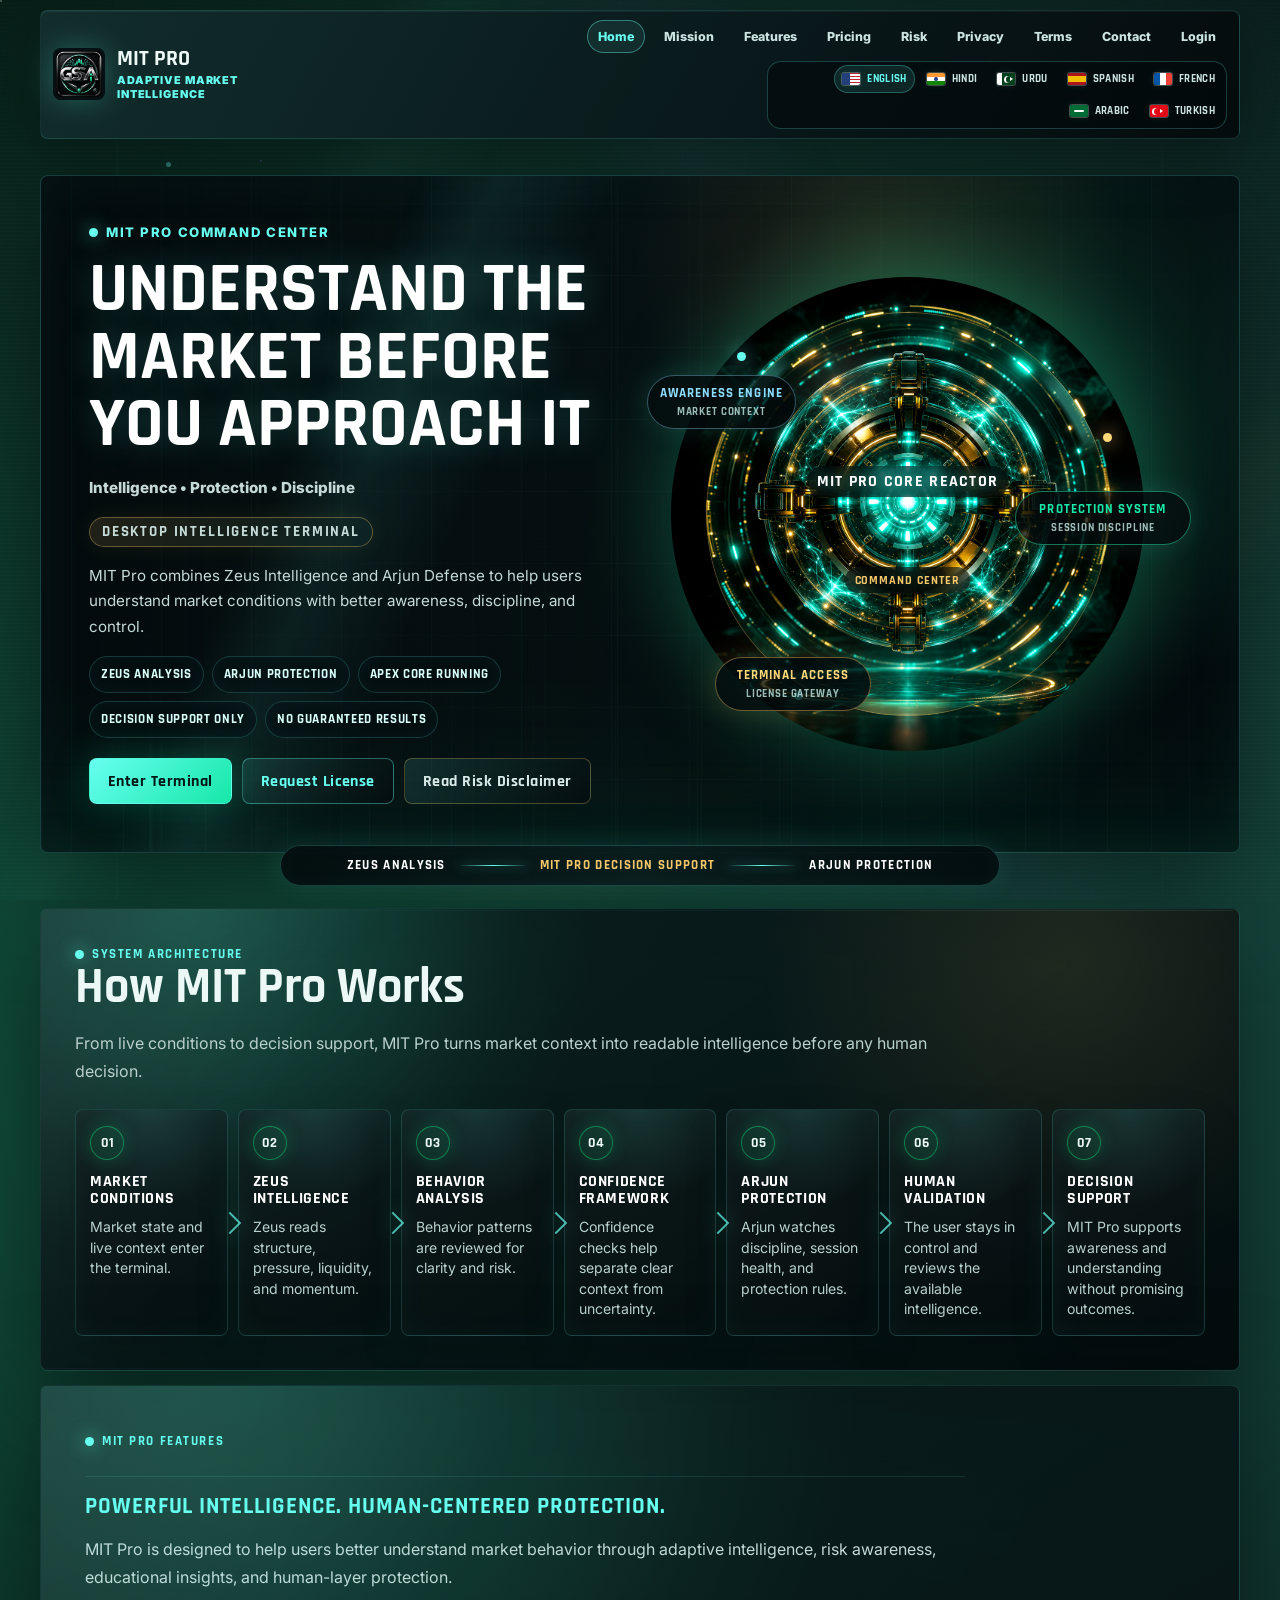
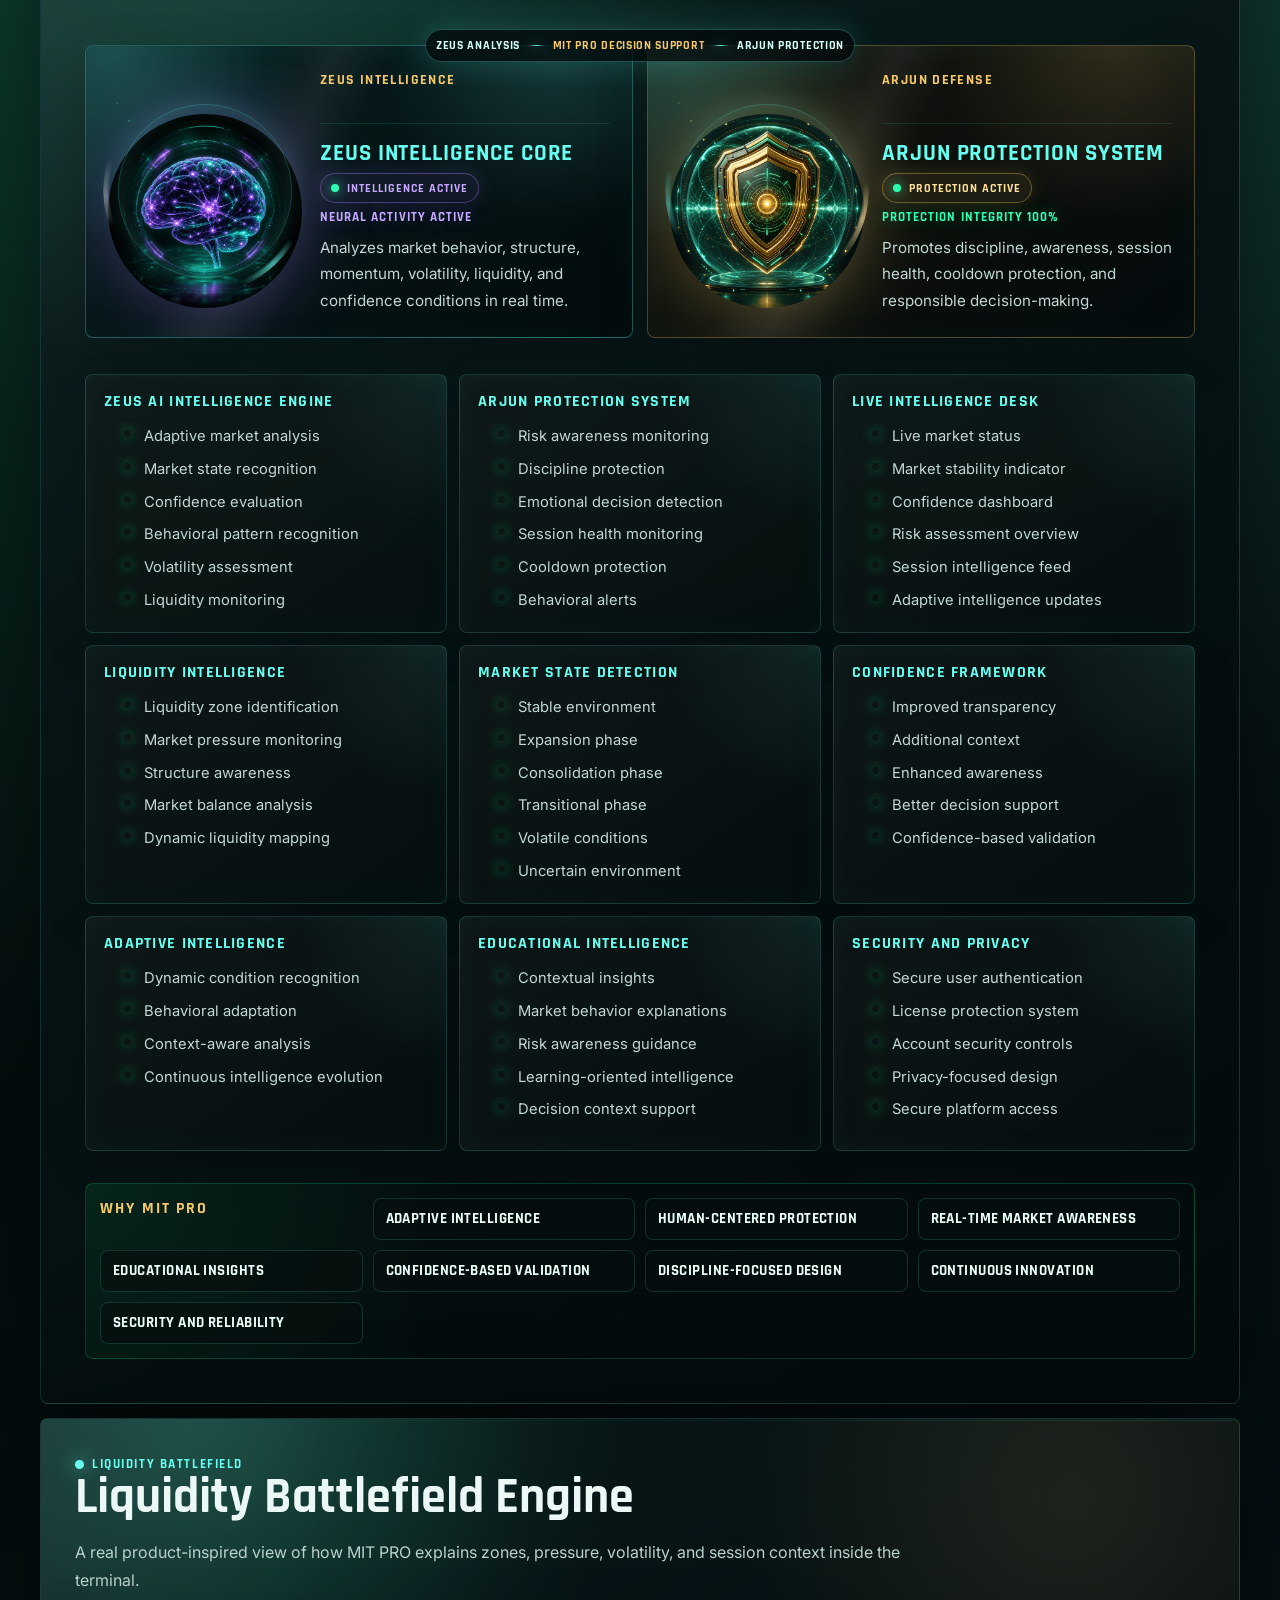
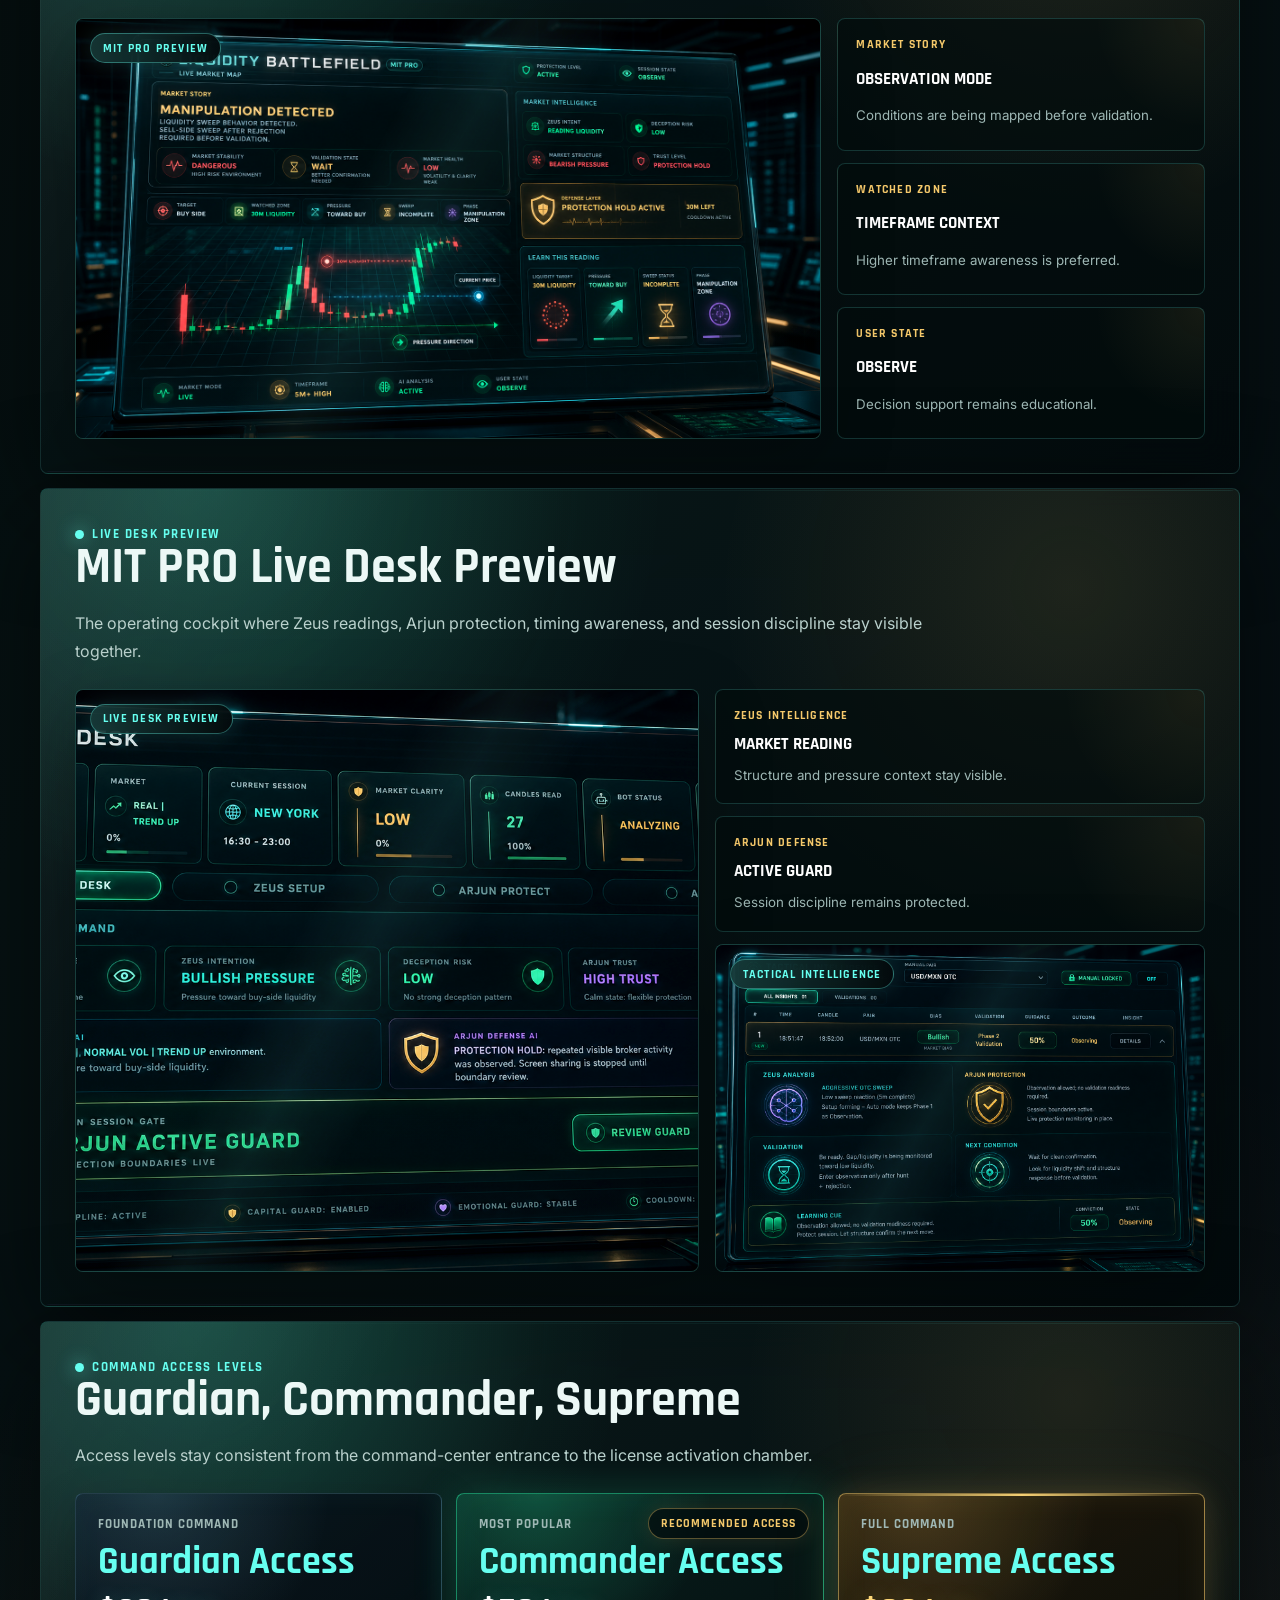
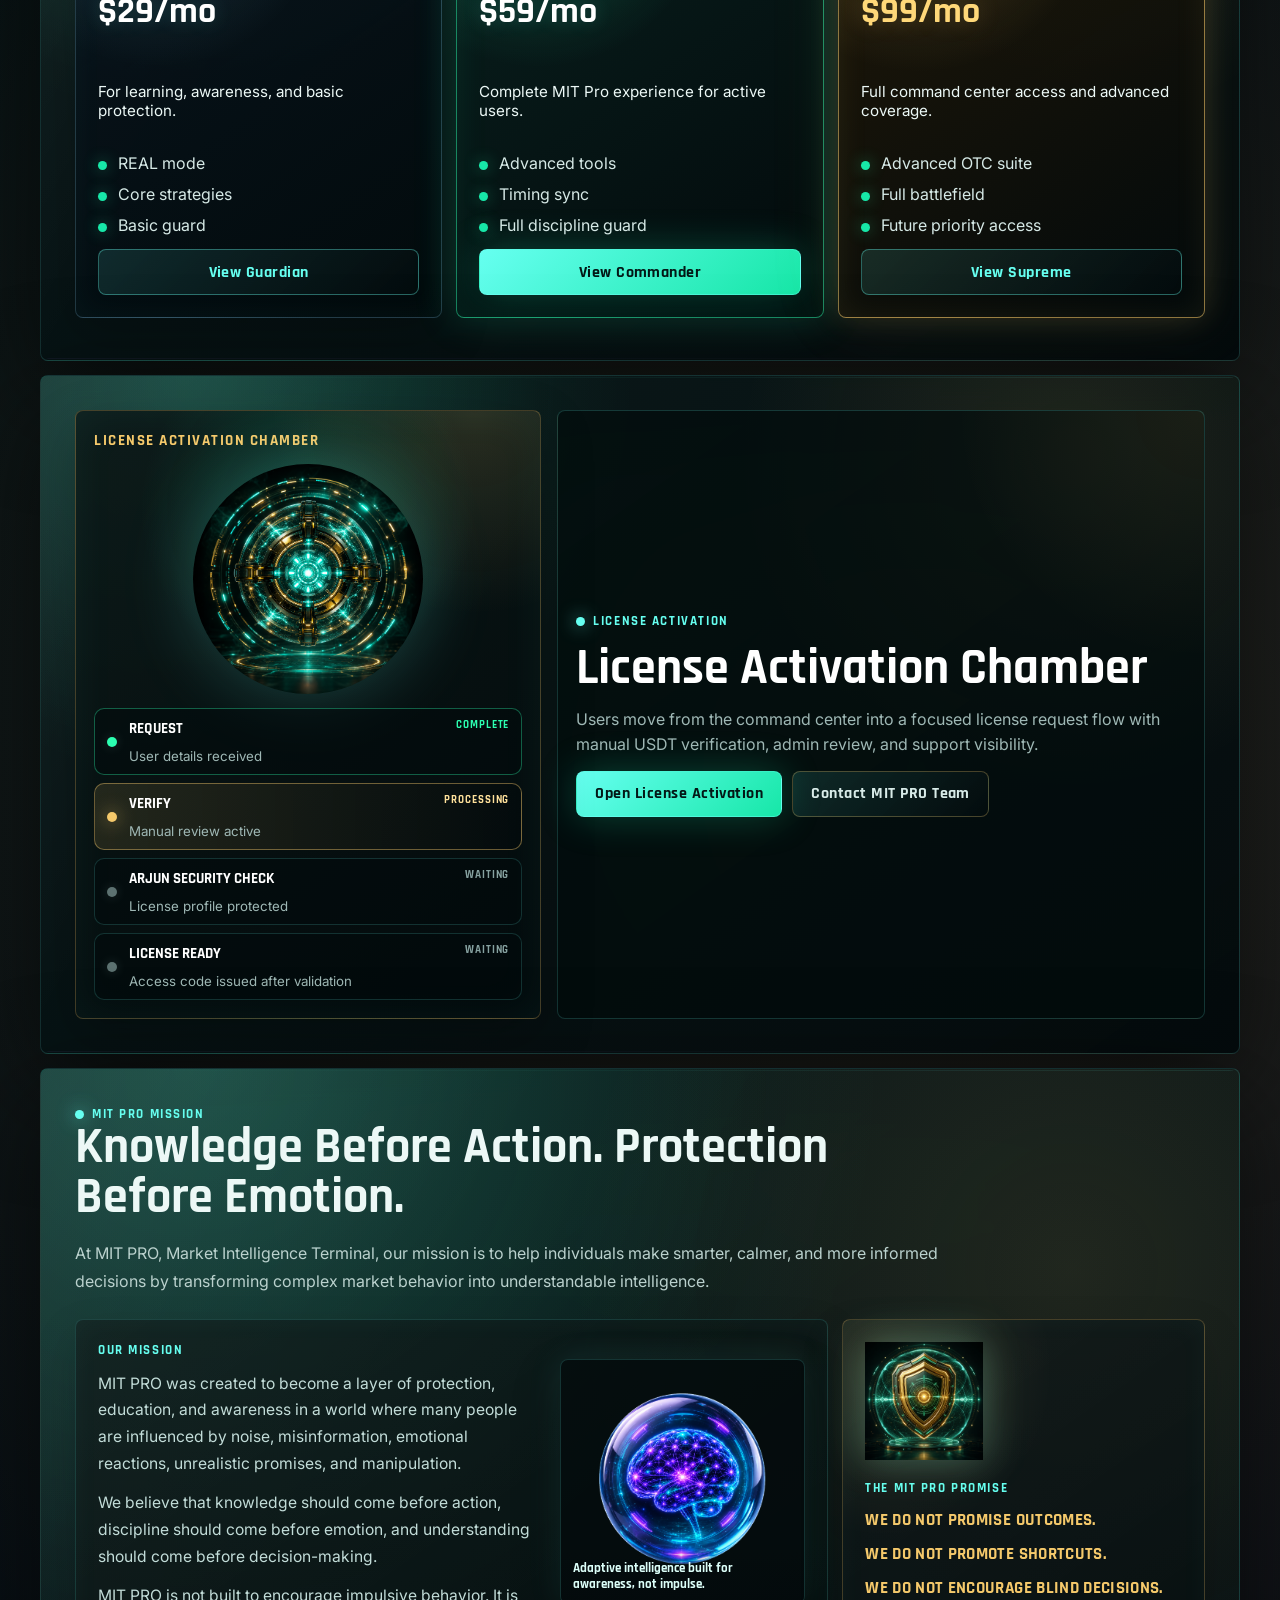
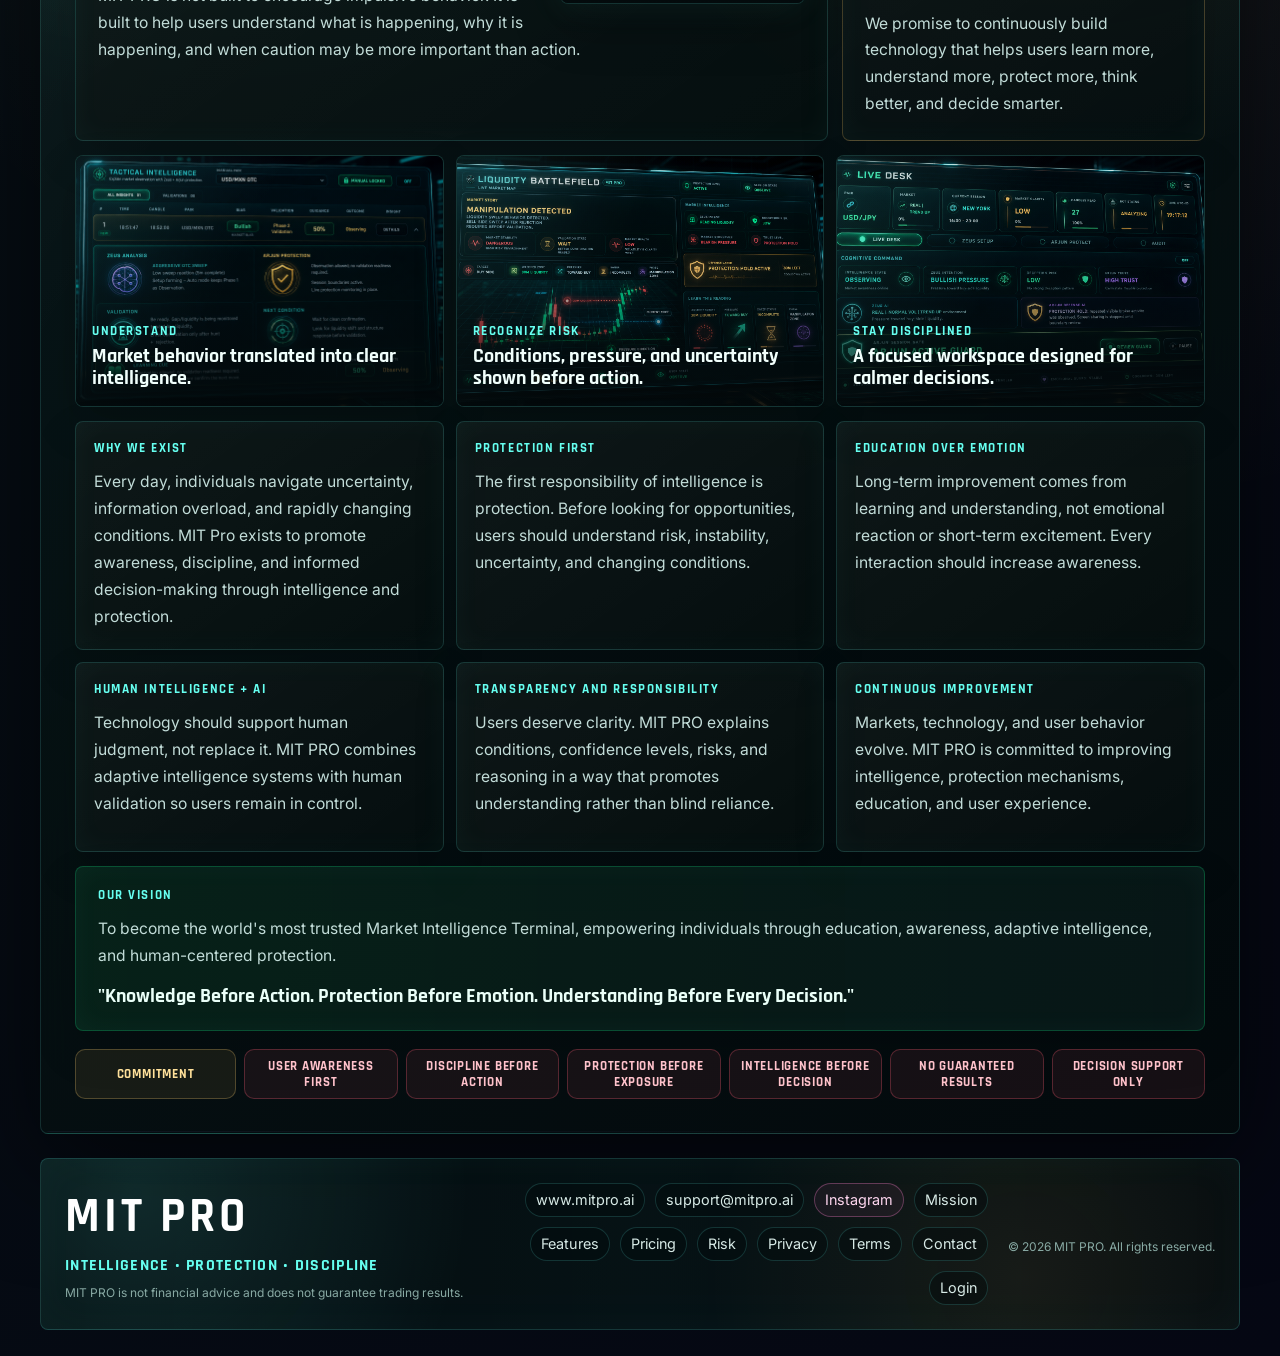
==== commit b5f1ab35: "Add MIT Pro V2 live launch proposal" ====
--- a/index.html
+++ b/index.html
@@ -8,7 +8,7 @@
   <link rel="icon" href="assets/favicon.ico">
   <link rel="preconnect" href="https://fonts.googleapis.com">
   <link rel="preconnect" href="https://fonts.gstatic.com" crossorigin>
-  <link href="https://fonts.googleapis.com/css2?family=Inter:wght@400;500;600;700;800;900&family=Noto+Nastaliq+Urdu:wght@400;500;600;700&family=Rajdhani:wght@600;700;800&display=swap" rel="stylesheet">
+  <link href="https://fonts.googleapis.com/css2?family=Inter:wght@400;500;600;700;800;900&family=Noto+Naskh+Arabic:wght@400;500;600;700&family=Rajdhani:wght@600;700;800&display=swap" rel="stylesheet">
   <link rel="stylesheet" href="styles.css">
 </head>
 <body>
@@ -23,7 +23,7 @@
         <img src="assets/mitpro-logo.png" alt="MIT PRO logo">
         <span>
           <span class="brand-name">MIT PRO</span>
-          <span class="brand-sub">Intelligence Terminal</span>
+          <span class="brand-sub">Adaptive Market Intelligence</span>
         </span>
       </a>
       <nav class="nav-links" aria-label="Main navigation">
--- a/styles.css
+++ b/styles.css
@@ -17,7 +17,9 @@
   --danger: #ff5d72;
   --shadow: 0 30px 110px rgba(0, 0, 0, 0.58);
   --radius: 8px;
-  --font-urdu: "Noto Nastaliq Urdu", "Nirmala UI", "Segoe UI", Tahoma, Arial, sans-serif;
+  --font-rtl: "Noto Naskh Arabic", "Nirmala UI", "Segoe UI", Tahoma, Arial, sans-serif;
+  --font-urdu: var(--font-rtl);
+  --font-arabic: var(--font-rtl);
 }
 
 * {
@@ -418,7 +420,7 @@
 }
 
 .lang-ar {
-  font-family: Inter, "Segoe UI", Tahoma, Arial, sans-serif;
+  font-family: var(--font-arabic);
 }
 
 .lang-ur .nav,
@@ -485,7 +487,7 @@
 }
 
 .lang-ar .language-switch button {
-  font-family: Rajdhani, "Segoe UI", Tahoma, Arial, sans-serif;
+  font-family: var(--font-arabic);
 }
 
 body.lang-ur h1,
@@ -509,12 +511,36 @@
 body.lang-ur .terminal-readout strong,
 body.lang-ur .terminal-readout small,
 body.lang-ur .translation-notice,
-body.lang-ur .license-status-strip span {
-  font-family: var(--font-urdu);
+body.lang-ur .license-status-strip span,
+body.lang-ar h1,
+body.lang-ar h2,
+body.lang-ar h3,
+body.lang-ar h4,
+body.lang-ar p,
+body.lang-ar li,
+body.lang-ar a,
+body.lang-ar button,
+body.lang-ar label,
+body.lang-ar input,
+body.lang-ar textarea,
+body.lang-ar small,
+body.lang-ar strong,
+body.lang-ar em,
+body.lang-ar .btn,
+body.lang-ar .status-badge,
+body.lang-ar .section-kicker,
+body.lang-ar .preview-top,
+body.lang-ar .terminal-readout strong,
+body.lang-ar .terminal-readout small,
+body.lang-ar .translation-notice,
+body.lang-ar .license-status-strip span {
+  font-family: var(--font-rtl);
 }
 
 body.lang-ur .brand-name,
-body.lang-ur .brand-sub {
+body.lang-ur .brand-sub,
+body.lang-ar .brand-name,
+body.lang-ar .brand-sub {
   font-family: Rajdhani, "Segoe UI", Arial, sans-serif;
 }
 
@@ -5176,24 +5202,30 @@
 /* Mobile Urdu typography safety pass. Urdu needs taller line boxes than Latin text,
    especially on compact screens where headings and badges wrap. */
 @media (max-width: 760px) {
-  .lang-ur {
+  .lang-ur,
+  .lang-ar {
     word-spacing: 0;
   }
 
   .lang-ur h1,
   .lang-ur .purchase-hero h1,
   .lang-ur .legal-command-hero h1,
-  .lang-ur .home-command-hero h1 {
-    font-size: clamp(1.95rem, 9.5vw, 3.05rem);
-    line-height: 1.62;
+  .lang-ur .home-command-hero h1,
+  .lang-ar h1,
+  .lang-ar .purchase-hero h1,
+  .lang-ar .legal-command-hero h1,
+  .lang-ar .home-command-hero h1 {
+    font-size: clamp(2.1rem, 10vw, 3.25rem);
+    line-height: 1.26;
     letter-spacing: 0;
     word-spacing: 0;
     overflow-wrap: anywhere;
   }
 
-  .lang-ur h2 {
-    font-size: clamp(1.45rem, 6.4vw, 2.05rem);
-    line-height: 1.58;
+  .lang-ur h2,
+  .lang-ar h2 {
+    font-size: clamp(1.5rem, 6.6vw, 2.15rem);
+    line-height: 1.3;
     letter-spacing: 0;
     overflow-wrap: anywhere;
   }
@@ -5204,9 +5236,17 @@
   .lang-ur .btn,
   .lang-ur .preview-top,
   .lang-ur .terminal-readout strong,
-    .lang-ur .terminal-readout small,
-    .lang-ur .license-status-strip span {
-    line-height: 1.68;
+  .lang-ur .terminal-readout small,
+  .lang-ur .license-status-strip span,
+  .lang-ar h3,
+  .lang-ar .section-kicker,
+  .lang-ar .status-badge,
+  .lang-ar .btn,
+  .lang-ar .preview-top,
+  .lang-ar .terminal-readout strong,
+  .lang-ar .terminal-readout small,
+  .lang-ar .license-status-strip span {
+    line-height: 1.38;
     letter-spacing: 0;
     word-spacing: 0;
     white-space: normal;
@@ -5219,22 +5259,85 @@
   .lang-ur .feature-card p,
   .lang-ur .purchase-plan p,
   .lang-ur .legal-card p,
-    .lang-ur .activation-copy p,
-    .lang-ur .translation-notice {
-    line-height: 2.05;
+  .lang-ur .activation-copy p,
+  .lang-ur .translation-notice,
+  .lang-ar p,
+  .lang-ar li,
+  .lang-ar .purchase-hero p,
+  .lang-ar .hero-message,
+  .lang-ar .feature-card p,
+  .lang-ar .purchase-plan p,
+  .lang-ar .legal-card p,
+  .lang-ar .activation-copy p,
+  .lang-ar .translation-notice {
+    line-height: 1.62;
     overflow-wrap: anywhere;
   }
 
-  .lang-ur .language-switch button {
+  .lang-ur .language-switch button,
+  .lang-ar .language-switch button {
     min-height: 32px;
     padding-block: 5px;
-    line-height: 1.52;
+    line-height: 1.28;
     letter-spacing: 0;
   }
 
   .lang-ur .activation-steps strong,
-  .lang-ur .activation-steps small {
-    line-height: 1.76;
+  .lang-ur .activation-steps small,
+  .lang-ar .activation-steps strong,
+  .lang-ar .activation-steps small {
+    line-height: 1.42;
+  }
+
+  .lang-ur .purchase-hero,
+  .lang-ur .section,
+  .lang-ur .purchase-card,
+  .lang-ar .purchase-hero,
+  .lang-ar .section,
+  .lang-ar .purchase-card {
+    max-width: 100%;
+    overflow-x: clip;
+  }
+
+  .lang-ur .purchase-hero-copy,
+  .lang-ur .purchase-hero-actions,
+  .lang-ur .language-switch,
+  .lang-ur .nav-links,
+  .lang-ar .purchase-hero-copy,
+  .lang-ar .purchase-hero-actions,
+  .lang-ar .language-switch,
+  .lang-ar .nav-links {
+    max-width: 100%;
+    min-width: 0;
+  }
+
+  .license-core {
+    overflow: hidden;
+  }
+
+  .license-orbit {
+    max-width: calc(100% - 36px);
+  }
+
+  .orbit-a {
+    width: min(260px, 68vw);
+  }
+
+  .reactor-token {
+    width: min(280px, 72vw);
+    overflow: hidden;
+  }
+
+  .reactor-token img {
+    inset: 0;
+    width: 100%;
+    height: 100%;
+  }
+
+  .product-frame img,
+  .product-frame-large img,
+  .product-frame-small img {
+    transform: none;
   }
 }
 
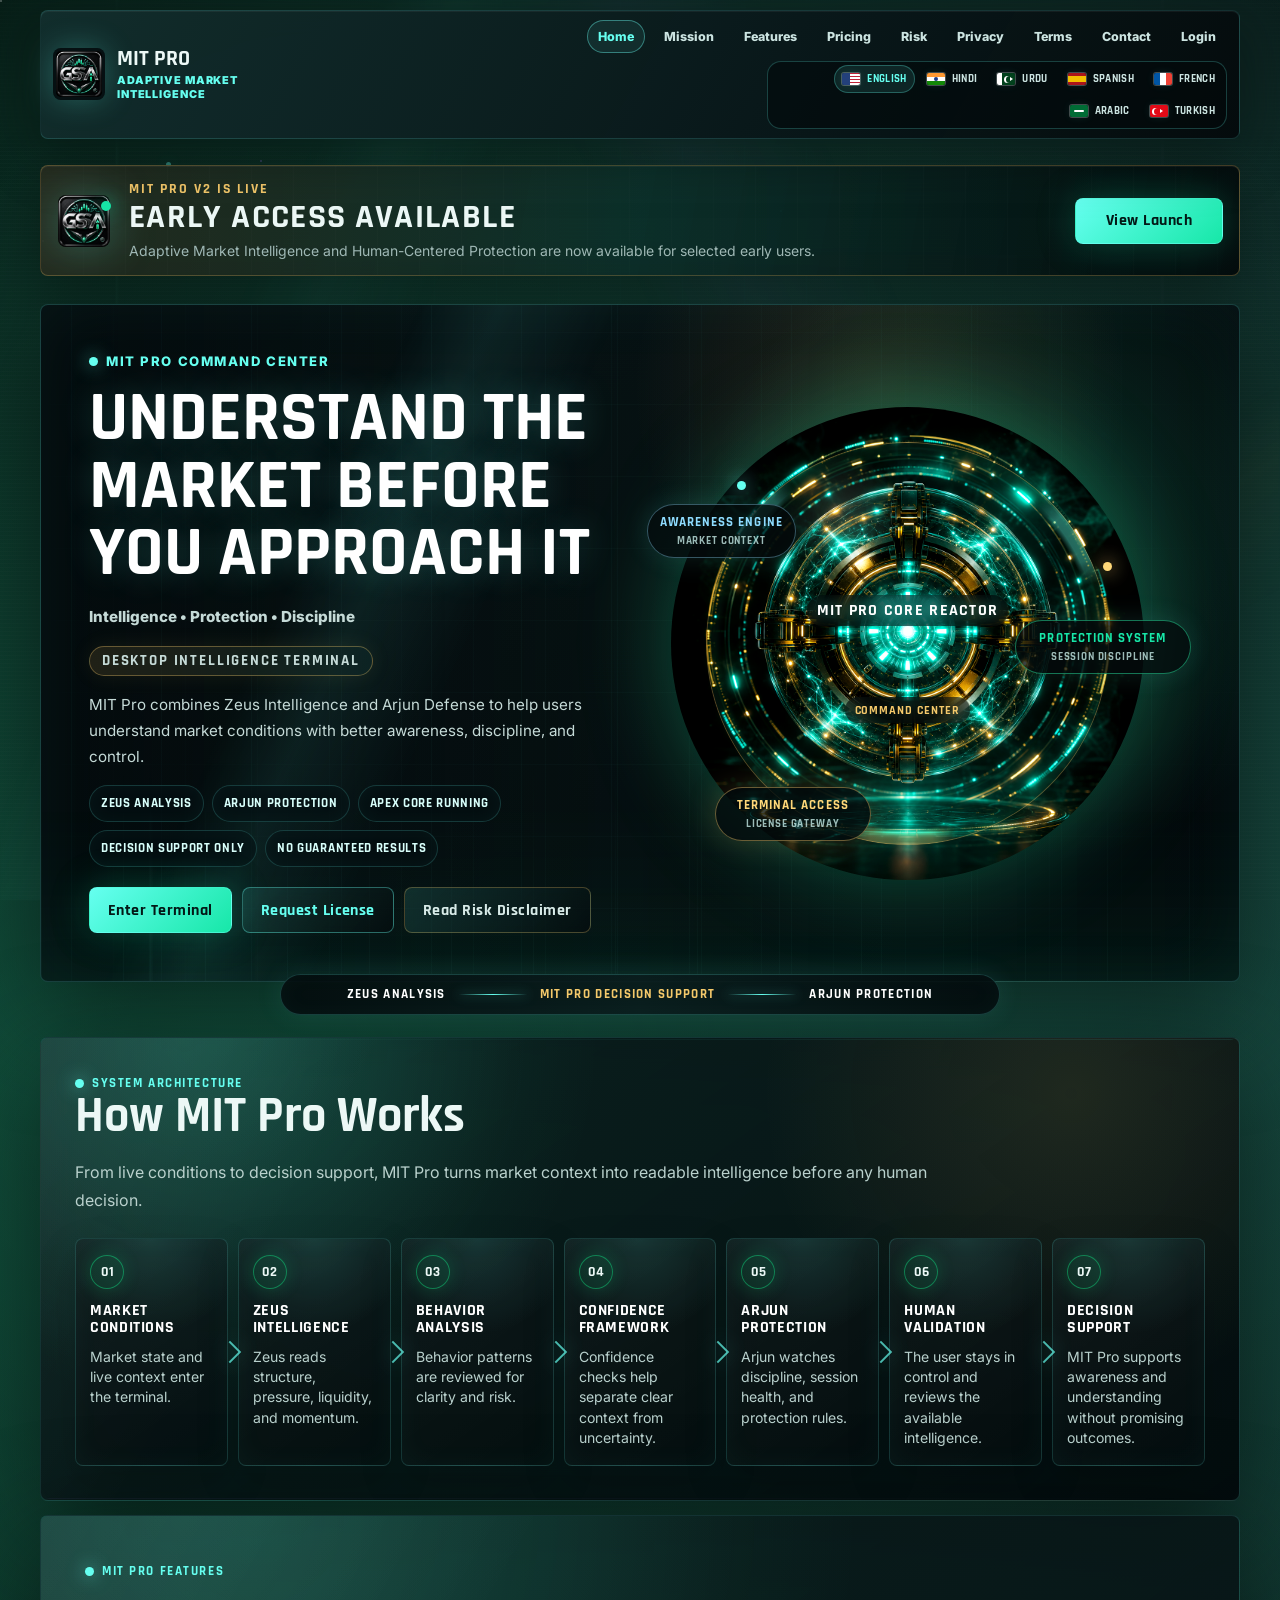
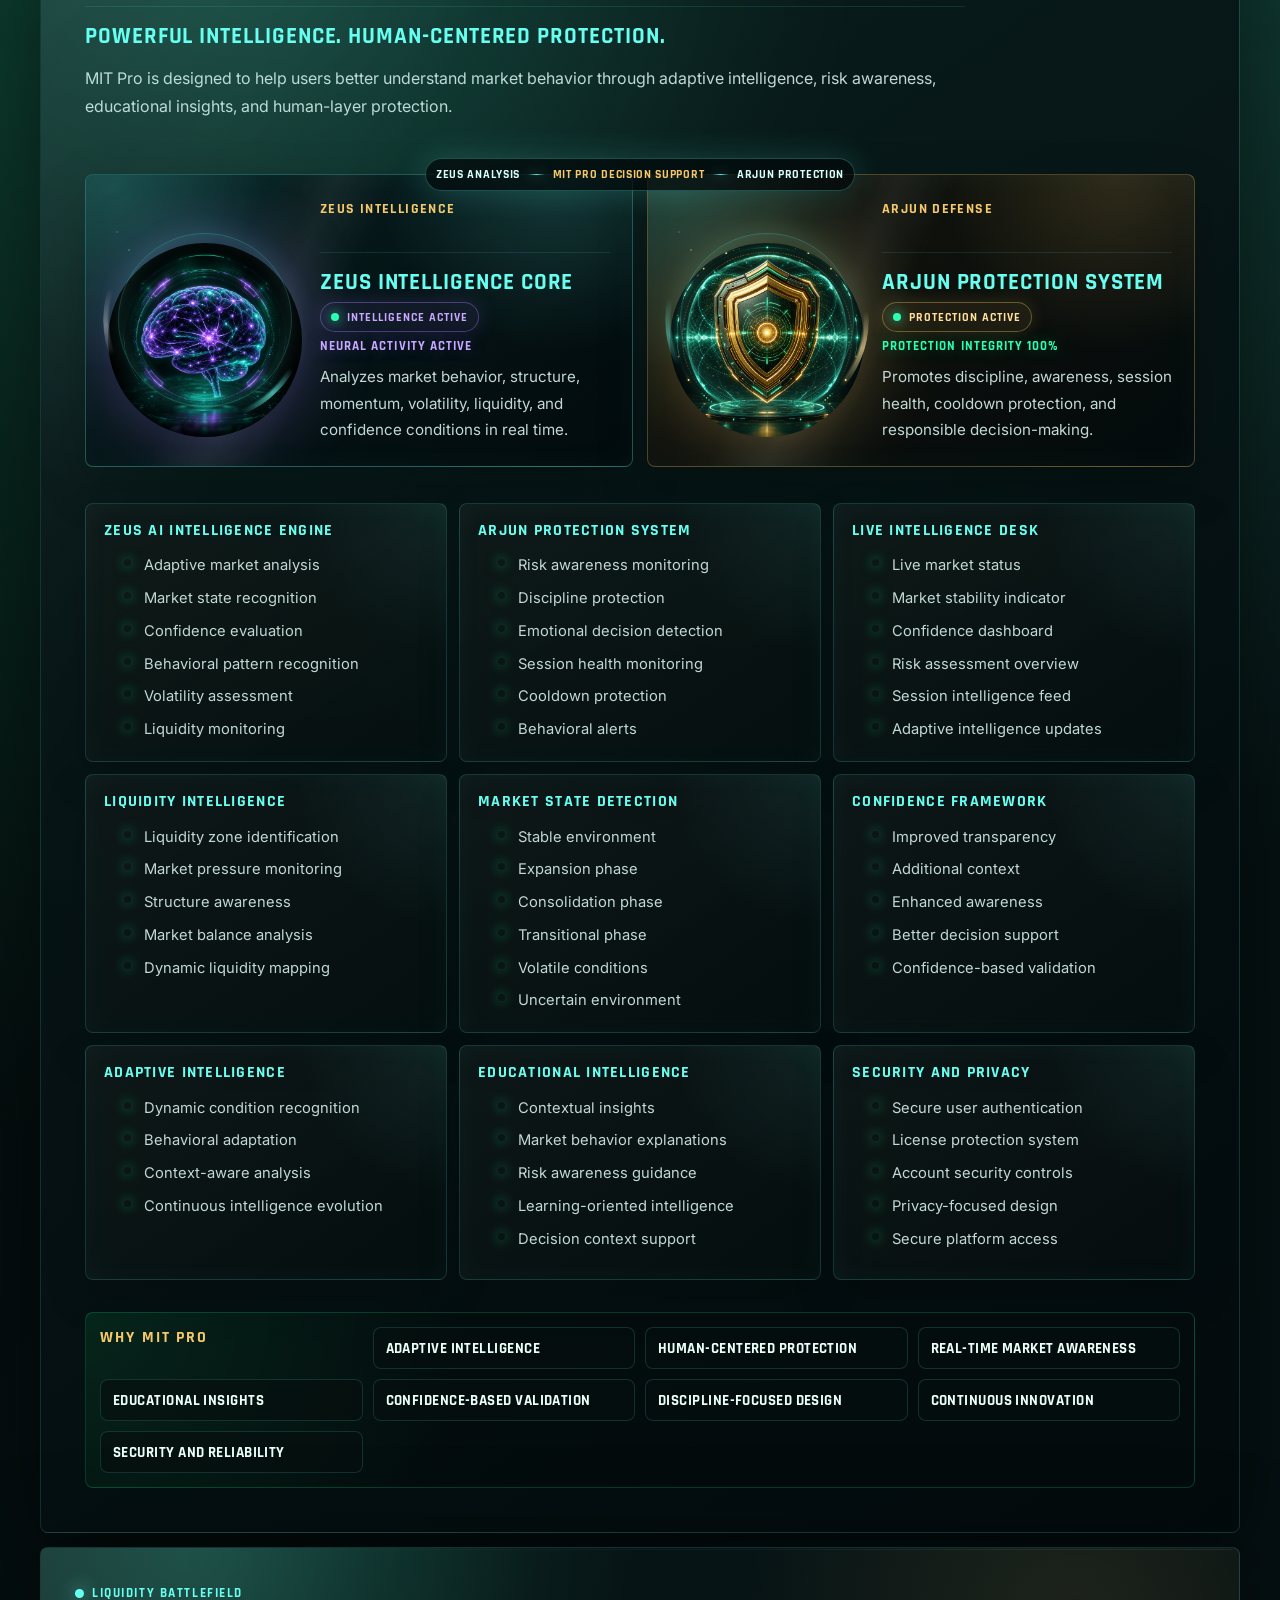
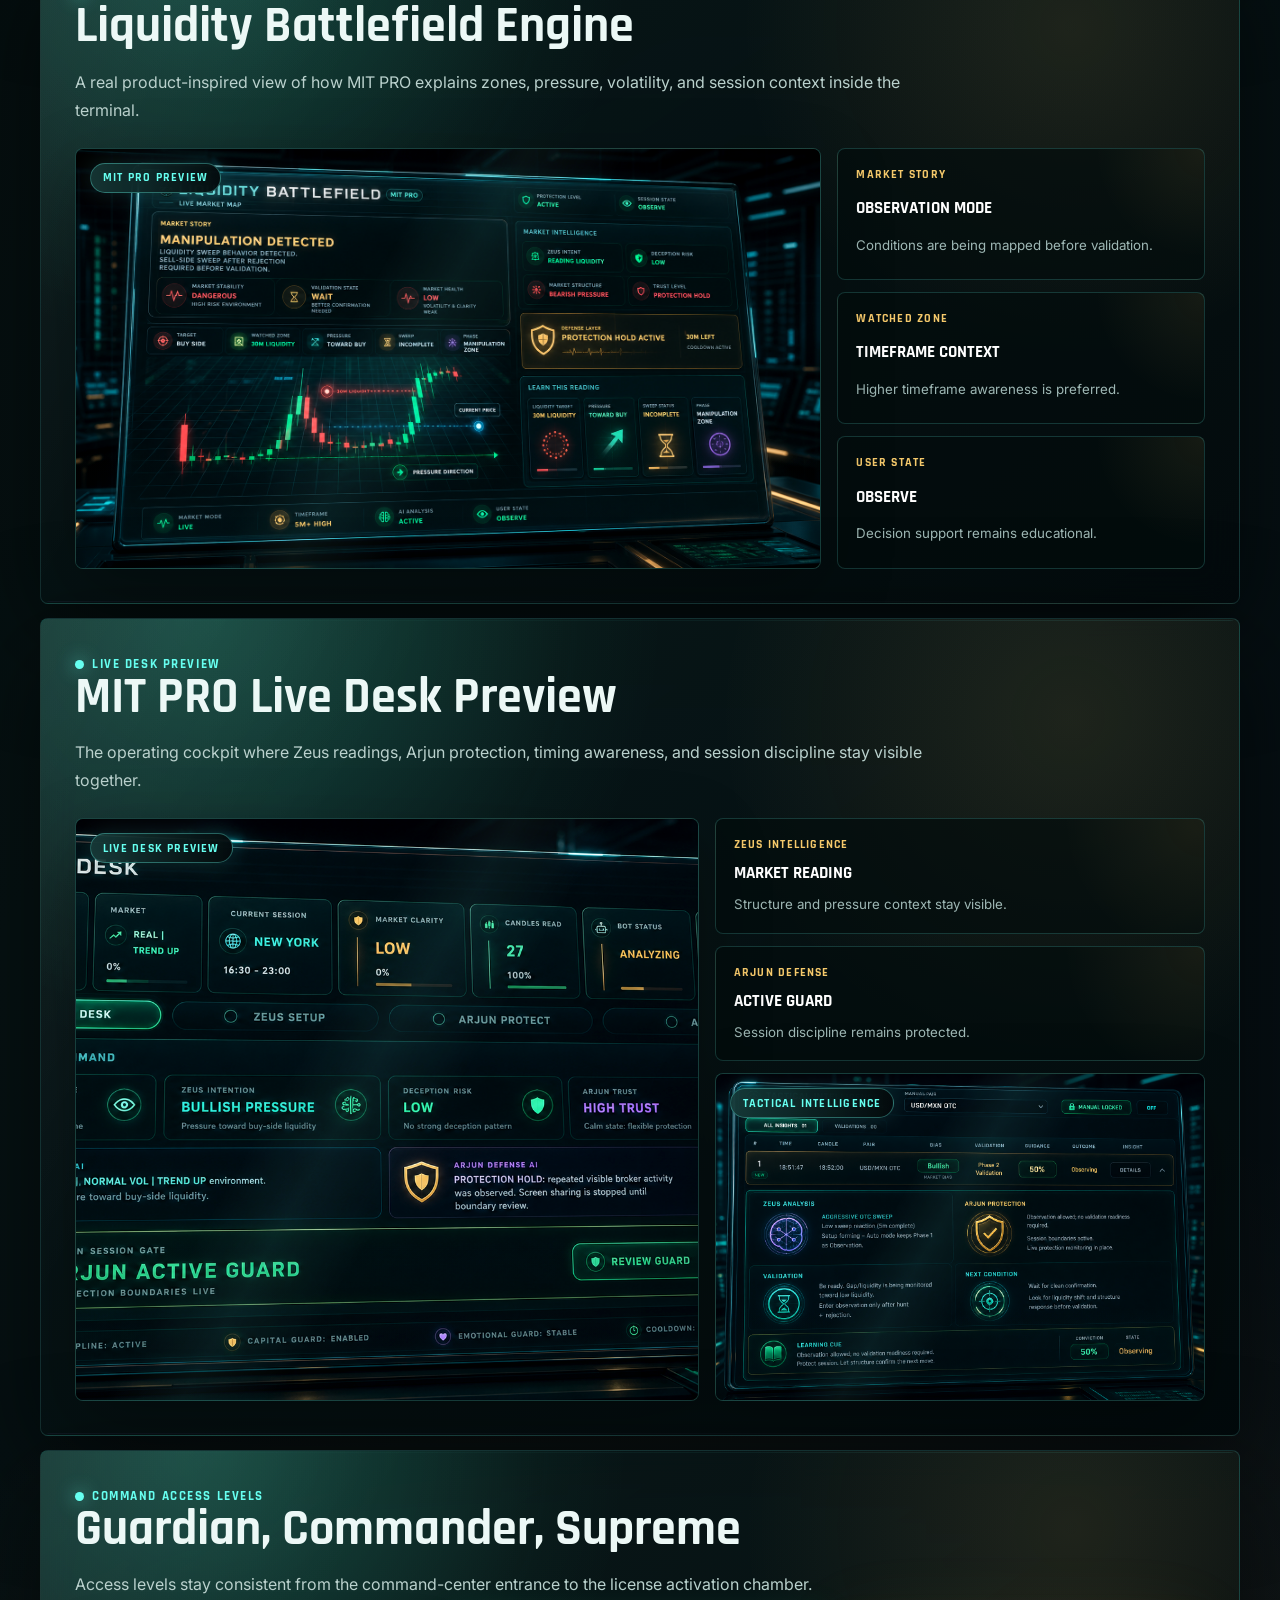
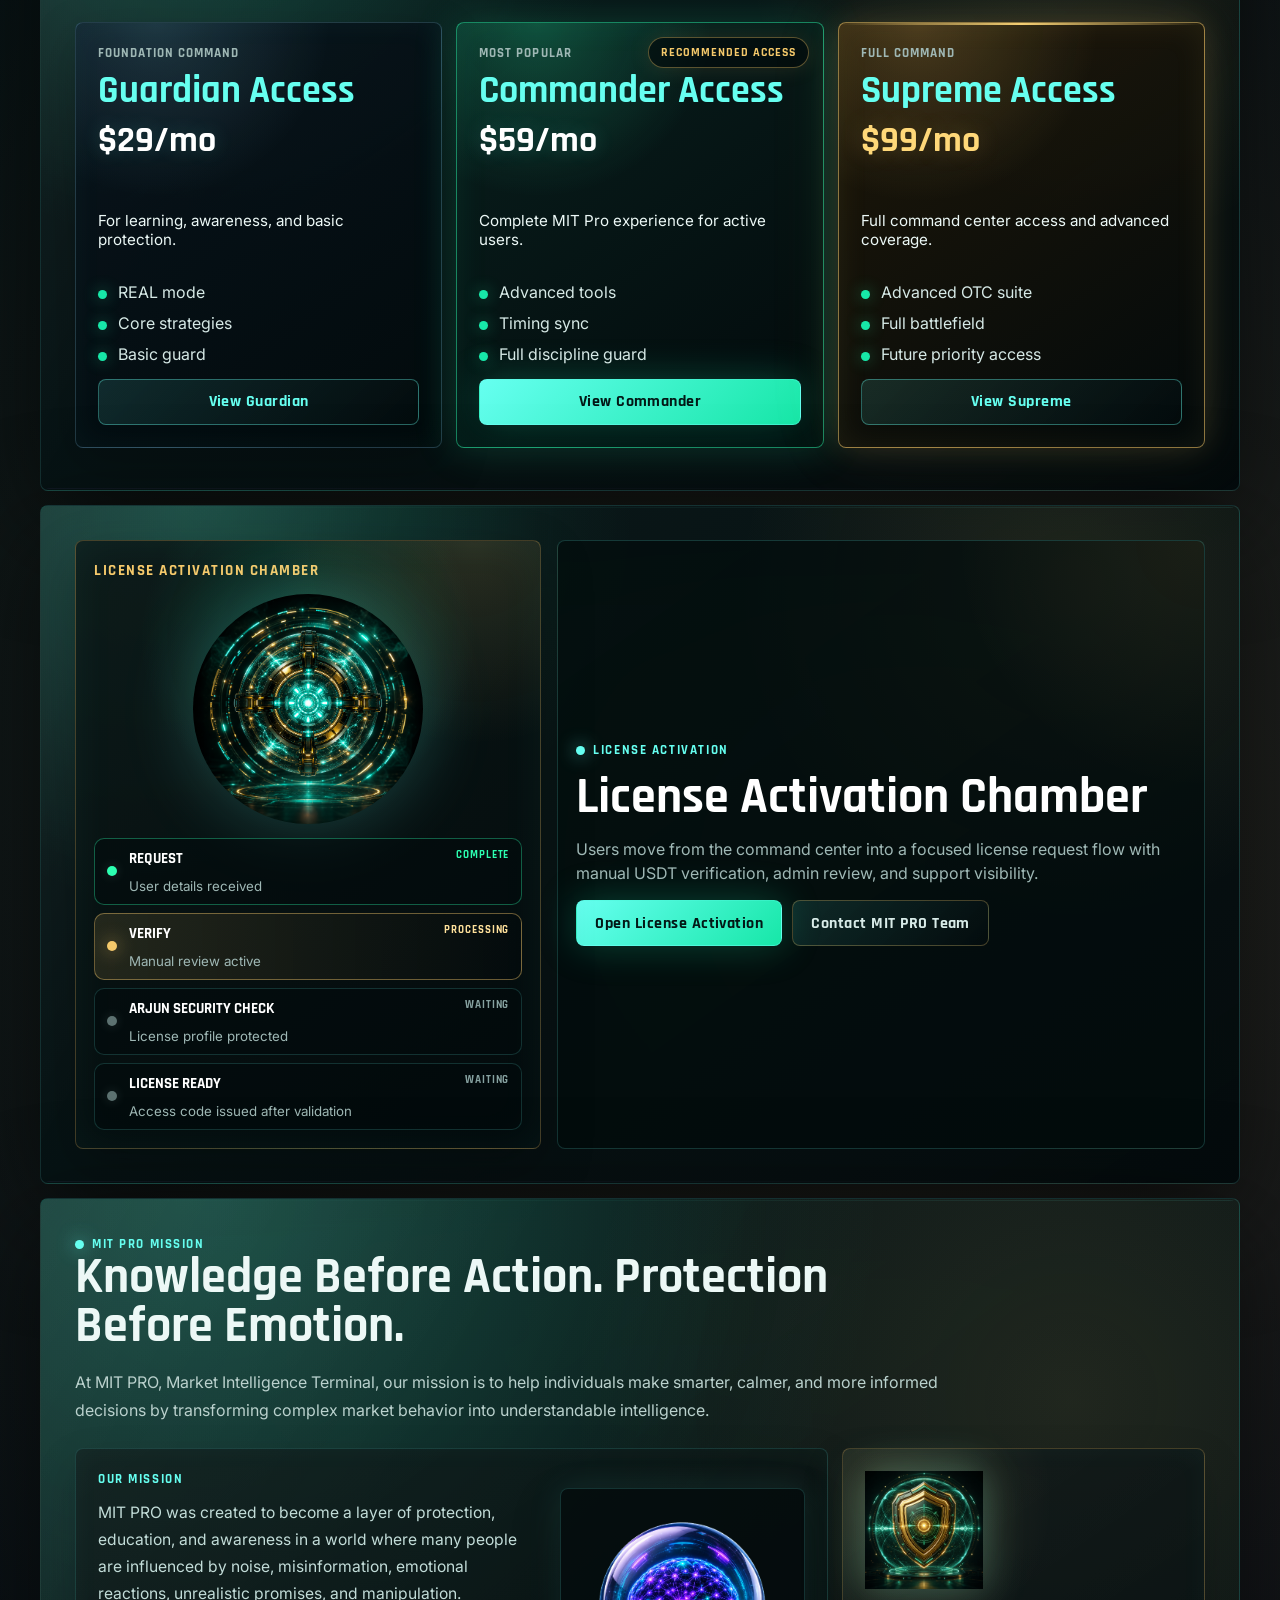
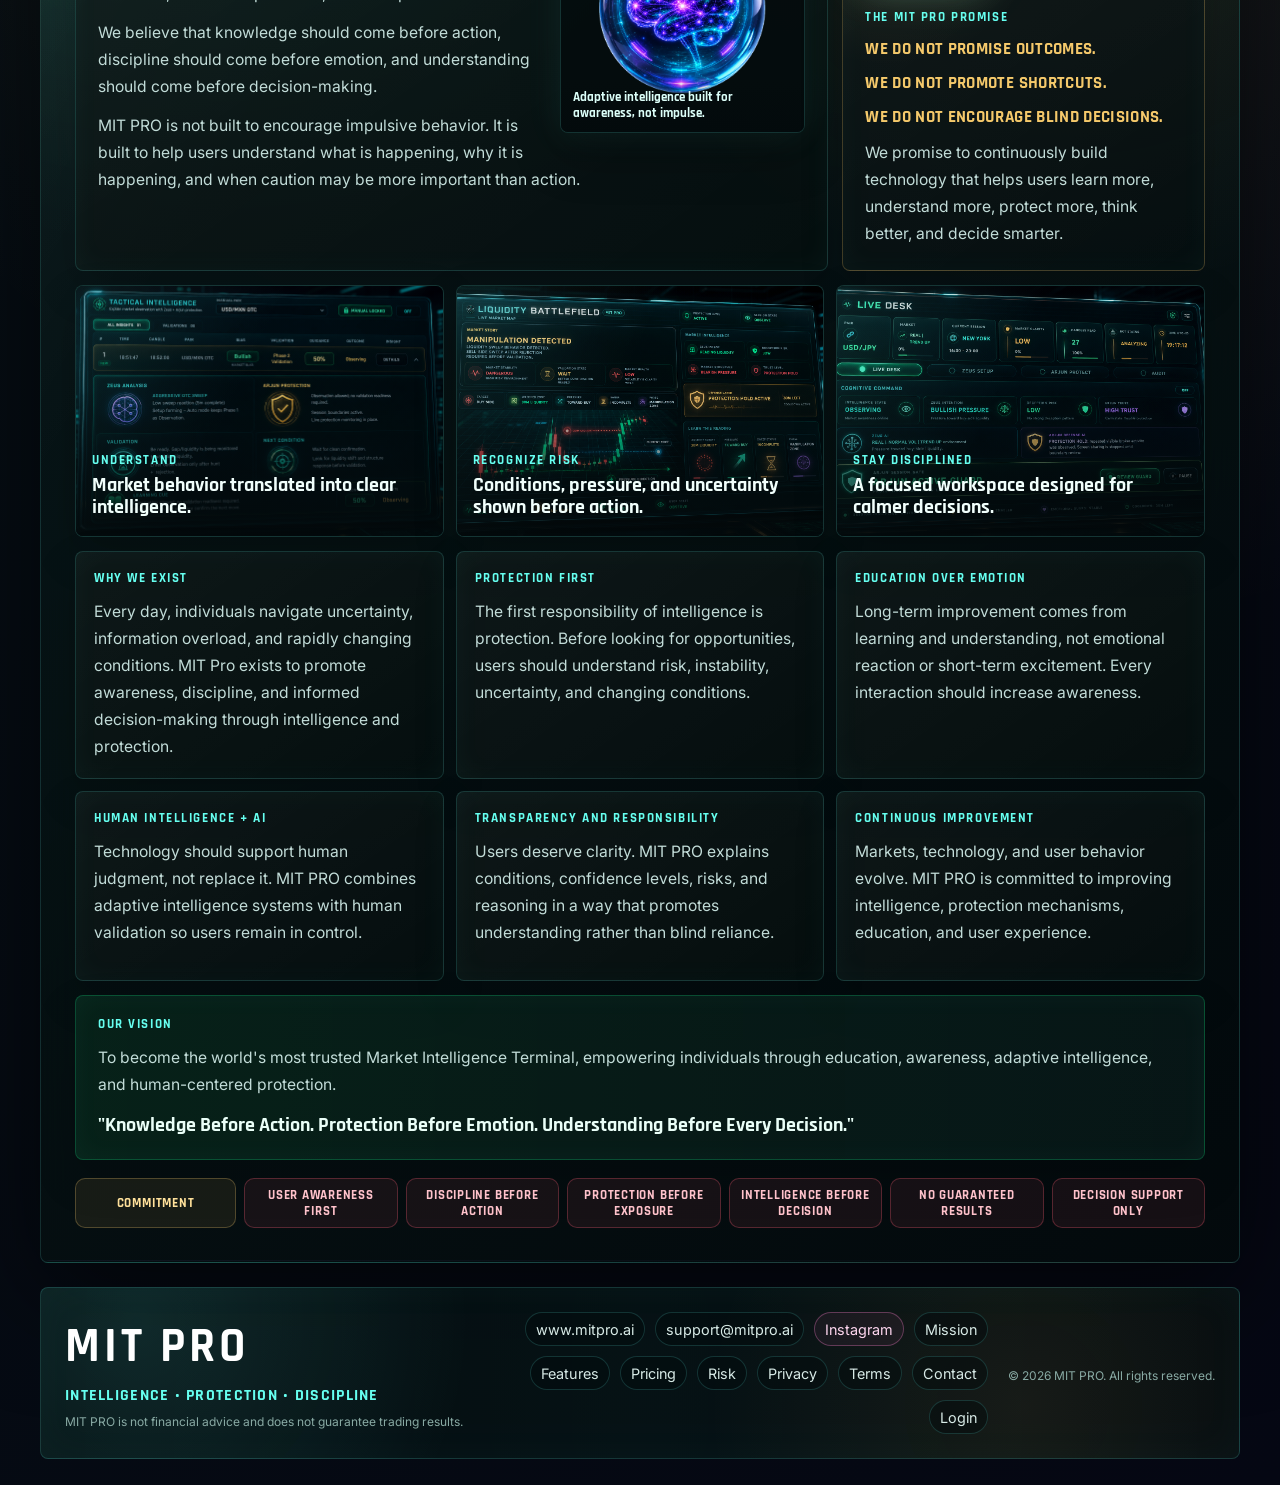
==== commit 565d8e89: "Show V2 live launch on homepage" ====
--- a/index.html
+++ b/index.html
@@ -44,6 +44,19 @@
   </header>
 
   <main class="site-shell">
+    <section class="live-launch-strip" aria-label="MIT PRO V2 live launch">
+      <div class="live-launch-mark">
+        <img src="assets/mitpro-logo.png" alt="" aria-hidden="true">
+        <span></span>
+      </div>
+      <div class="live-launch-copy">
+        <span class="live-launch-kicker">MIT PRO V2 IS LIVE</span>
+        <strong>Early Access Available</strong>
+        <p>Adaptive Market Intelligence and Human-Centered Protection are now available for selected early users.</p>
+      </div>
+      <a class="btn primary live-launch-btn" href="live-launch-proposal.html">View Launch</a>
+    </section>
+
     <section class="purchase-hero home-command-hero" id="home">
       <div class="purchase-hero-copy">
         <div class="eyebrow">MIT PRO Command Center</div>
--- a/styles.css
+++ b/styles.css
@@ -170,6 +170,115 @@
   z-index: 30;
   padding: 10px 0 8px;
   backdrop-filter: blur(18px);
+}
+
+.live-launch-strip {
+  position: relative;
+  display: grid;
+  grid-template-columns: auto minmax(0, 1fr) auto;
+  align-items: center;
+  gap: 18px;
+  max-width: 100%;
+  margin: 18px 0 0;
+  padding: 14px 16px;
+  border: 1px solid rgba(245, 201, 107, 0.28);
+  border-radius: var(--radius);
+  background:
+    linear-gradient(100deg, rgba(245, 201, 107, 0.13), rgba(23, 231, 168, 0.08), rgba(5, 13, 14, 0.88)),
+    rgba(8, 19, 19, 0.9);
+  box-shadow: 0 18px 58px rgba(0, 0, 0, 0.34), inset 0 1px 0 rgba(255, 255, 255, 0.05);
+  overflow: hidden;
+}
+
+.live-launch-strip::before {
+  content: "";
+  position: absolute;
+  inset: 0;
+  pointer-events: none;
+  background:
+    linear-gradient(90deg, transparent, rgba(102, 255, 240, 0.1), transparent),
+    repeating-linear-gradient(90deg, rgba(255, 255, 255, 0.025) 0 1px, transparent 1px 42px);
+  opacity: 0.48;
+}
+
+.live-launch-mark,
+.live-launch-copy,
+.live-launch-btn {
+  position: relative;
+  z-index: 1;
+}
+
+.live-launch-mark {
+  display: grid;
+  place-items: center;
+  width: 54px;
+  height: 54px;
+}
+
+.live-launch-mark img {
+  width: 52px;
+  height: 52px;
+  object-fit: contain;
+  border-radius: 8px;
+  filter: drop-shadow(0 0 22px rgba(102, 255, 240, 0.28));
+}
+
+.live-launch-mark span {
+  position: absolute;
+  right: 0;
+  top: 7px;
+  width: 10px;
+  height: 10px;
+  border-radius: 50%;
+  background: var(--teal);
+  box-shadow: 0 0 0 0 rgba(23, 231, 168, 0.6), 0 0 18px rgba(23, 231, 168, 0.72);
+  animation: livePulse 1.8s ease-out infinite;
+}
+
+@keyframes livePulse {
+  0% { box-shadow: 0 0 0 0 rgba(23, 231, 168, 0.6), 0 0 18px rgba(23, 231, 168, 0.72); }
+  70% { box-shadow: 0 0 0 12px rgba(23, 231, 168, 0), 0 0 18px rgba(23, 231, 168, 0.72); }
+  100% { box-shadow: 0 0 0 0 rgba(23, 231, 168, 0), 0 0 18px rgba(23, 231, 168, 0.72); }
+}
+
+.live-launch-copy {
+  min-width: 0;
+  overflow-wrap: anywhere;
+}
+
+.live-launch-kicker {
+  display: block;
+  color: var(--gold);
+  font-family: Rajdhani, "Segoe UI", Arial, sans-serif;
+  font-size: 14px;
+  font-weight: 800;
+  letter-spacing: 0.14em;
+  text-transform: uppercase;
+}
+
+.live-launch-copy strong {
+  display: block;
+  margin-top: 2px;
+  color: var(--text);
+  font-family: Rajdhani, "Segoe UI", Arial, sans-serif;
+  font-size: clamp(22px, 3.1vw, 34px);
+  line-height: 1;
+  letter-spacing: 0.04em;
+  text-transform: uppercase;
+}
+
+.live-launch-copy p {
+  max-width: 760px;
+  margin: 7px 0 0;
+  color: var(--muted);
+  font-size: 14px;
+  line-height: 1.45;
+}
+
+.live-launch-btn {
+  justify-self: end;
+  min-width: 148px;
+  white-space: nowrap;
 }
 
 .nav {
@@ -4965,6 +5074,32 @@
     width: min(100% - 20px, 1200px);
   }
 
+  .live-launch-strip {
+    grid-template-columns: 44px minmax(0, 1fr);
+    gap: 12px;
+    padding: 13px;
+  }
+
+  .live-launch-mark {
+    width: 44px;
+    height: 44px;
+  }
+
+  .live-launch-mark img {
+    width: 42px;
+    height: 42px;
+  }
+
+  .live-launch-btn {
+    grid-column: 1 / -1;
+    justify-self: stretch;
+    width: 100%;
+  }
+
+  .live-launch-copy strong {
+    font-size: 24px;
+  }
+
   .topbar {
     position: static;
   }
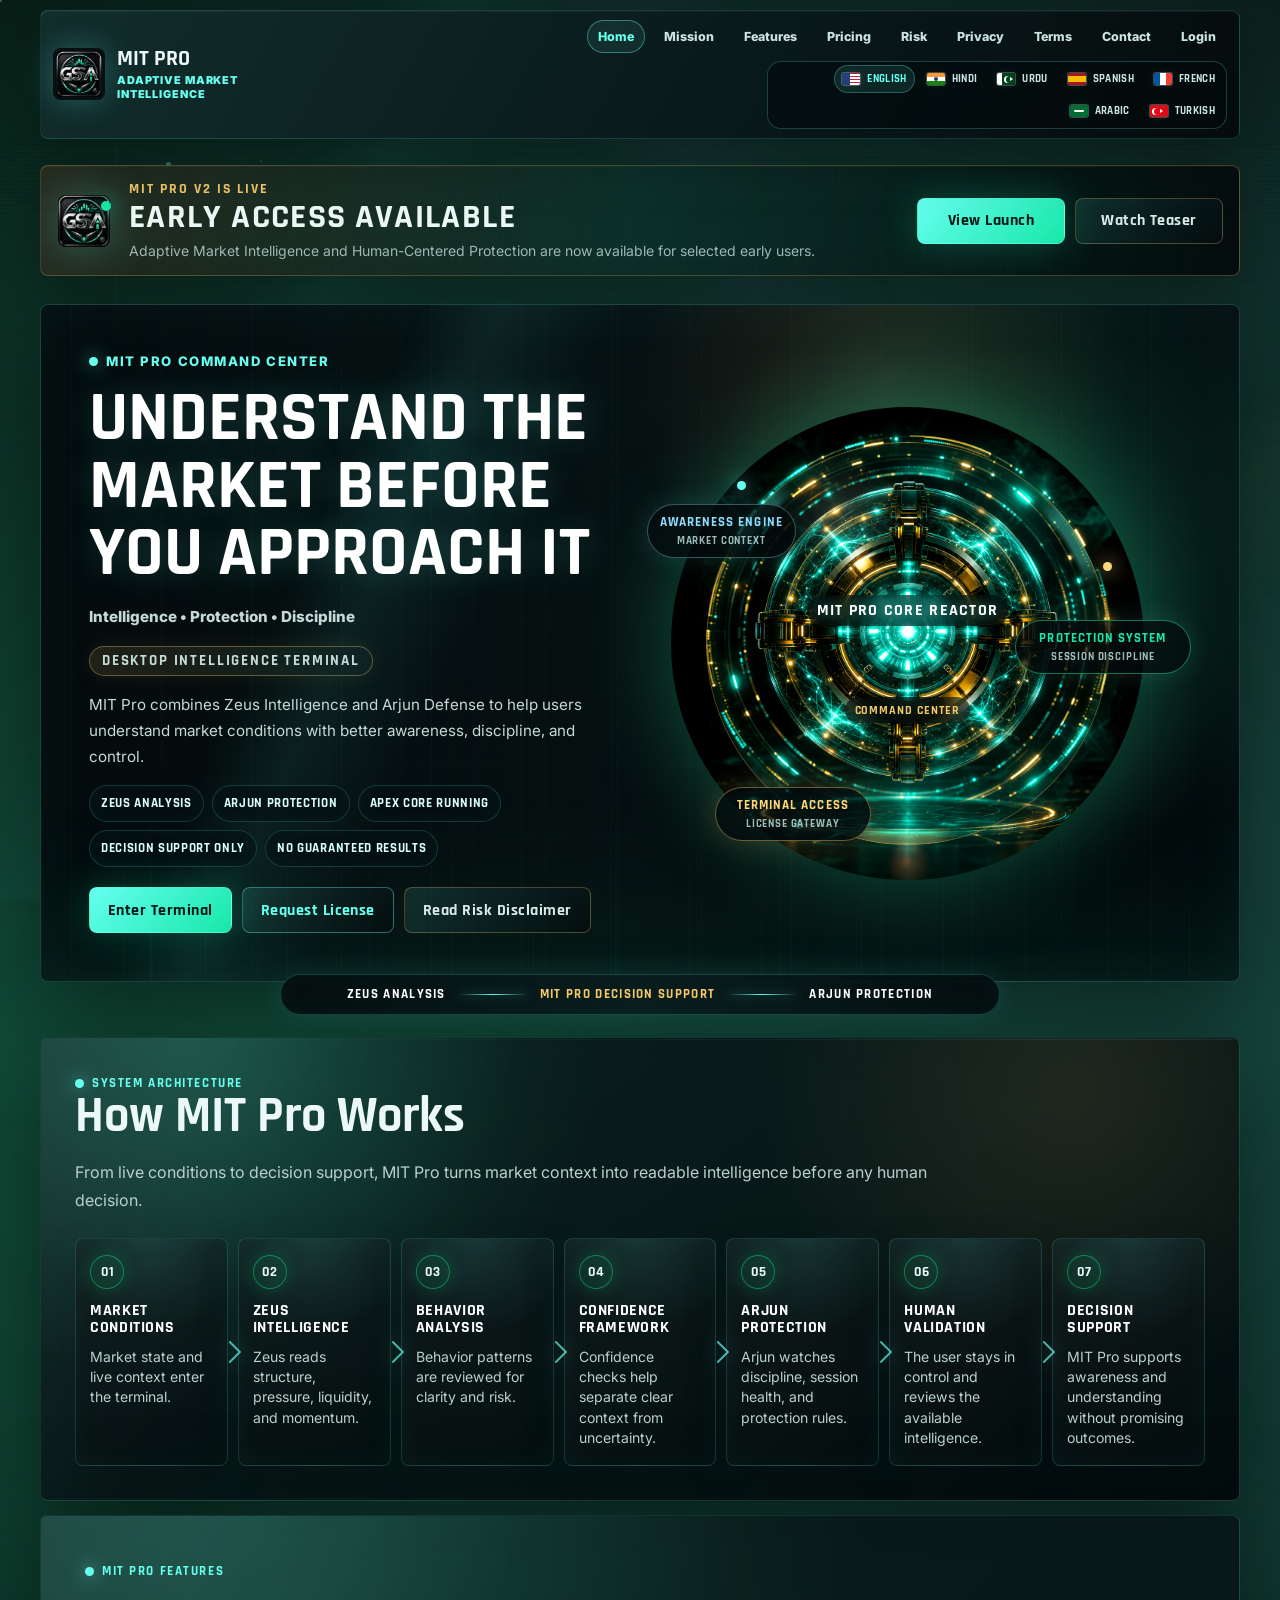
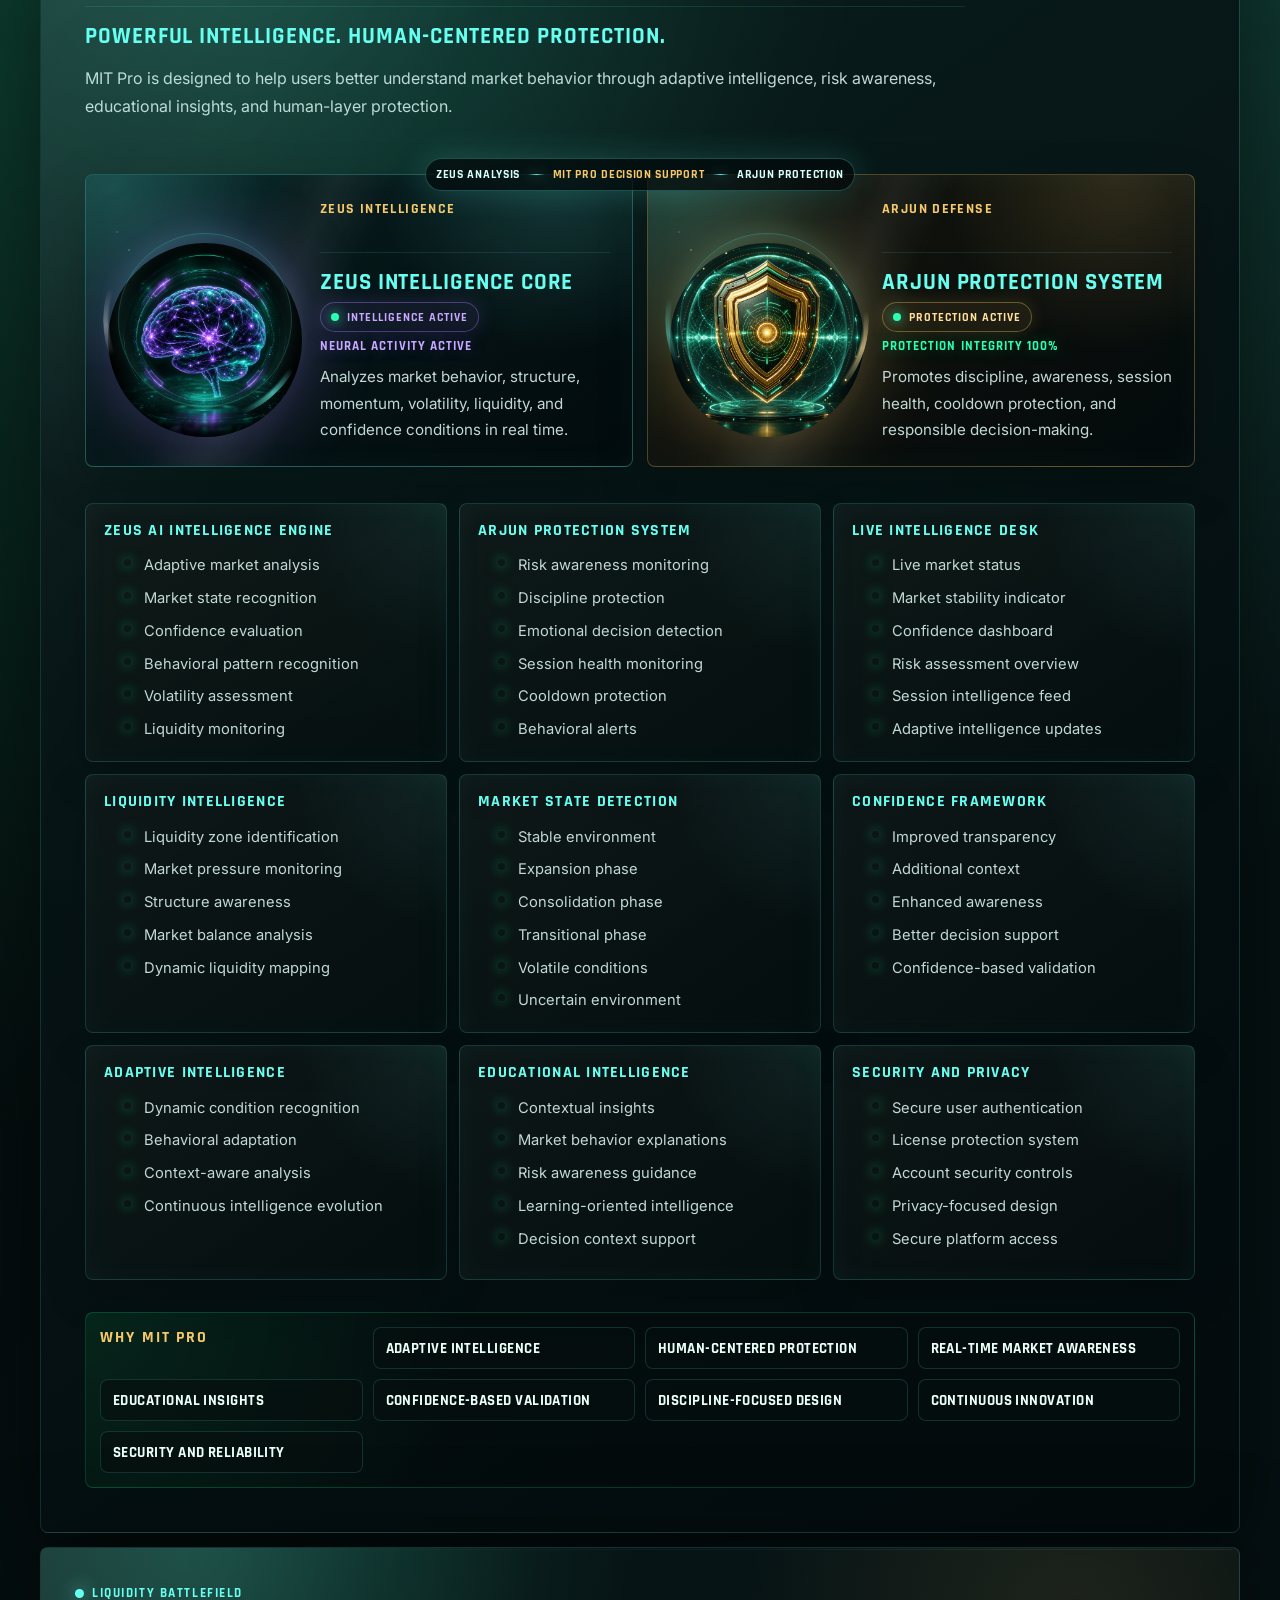
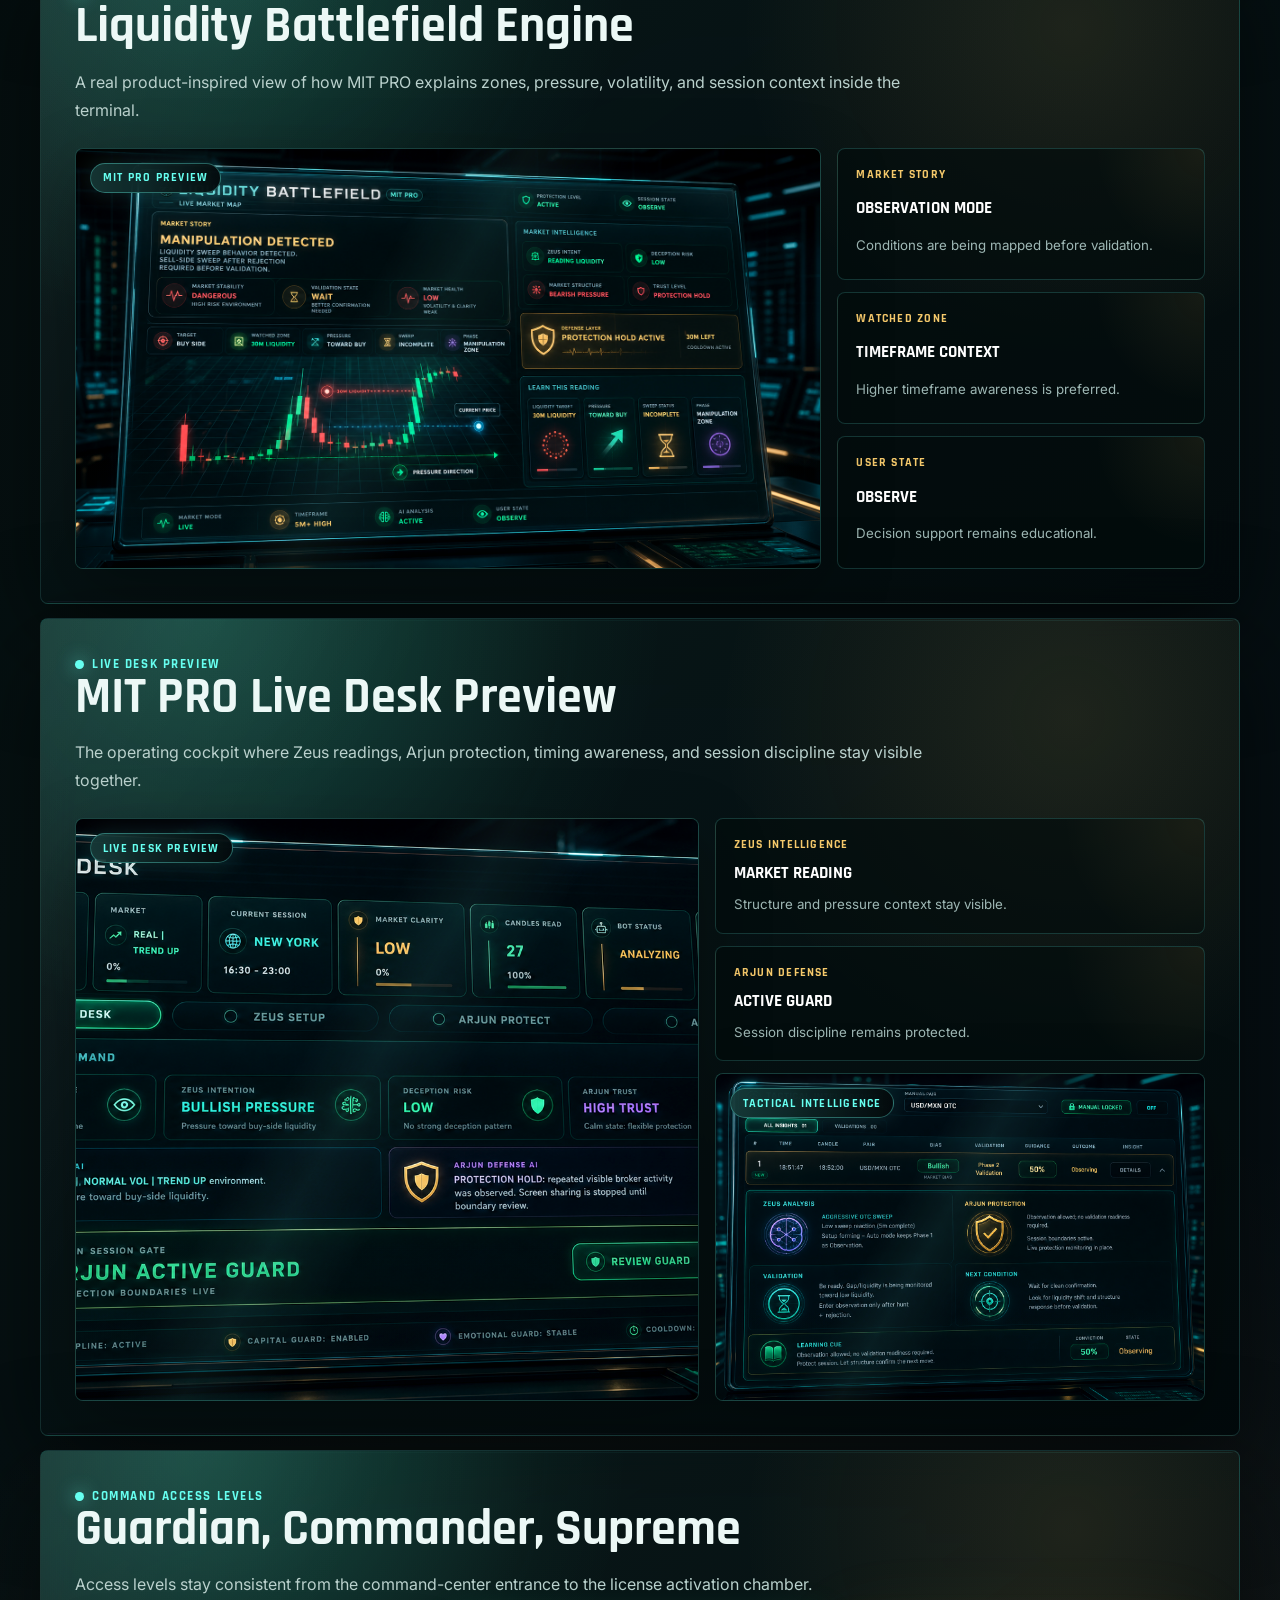
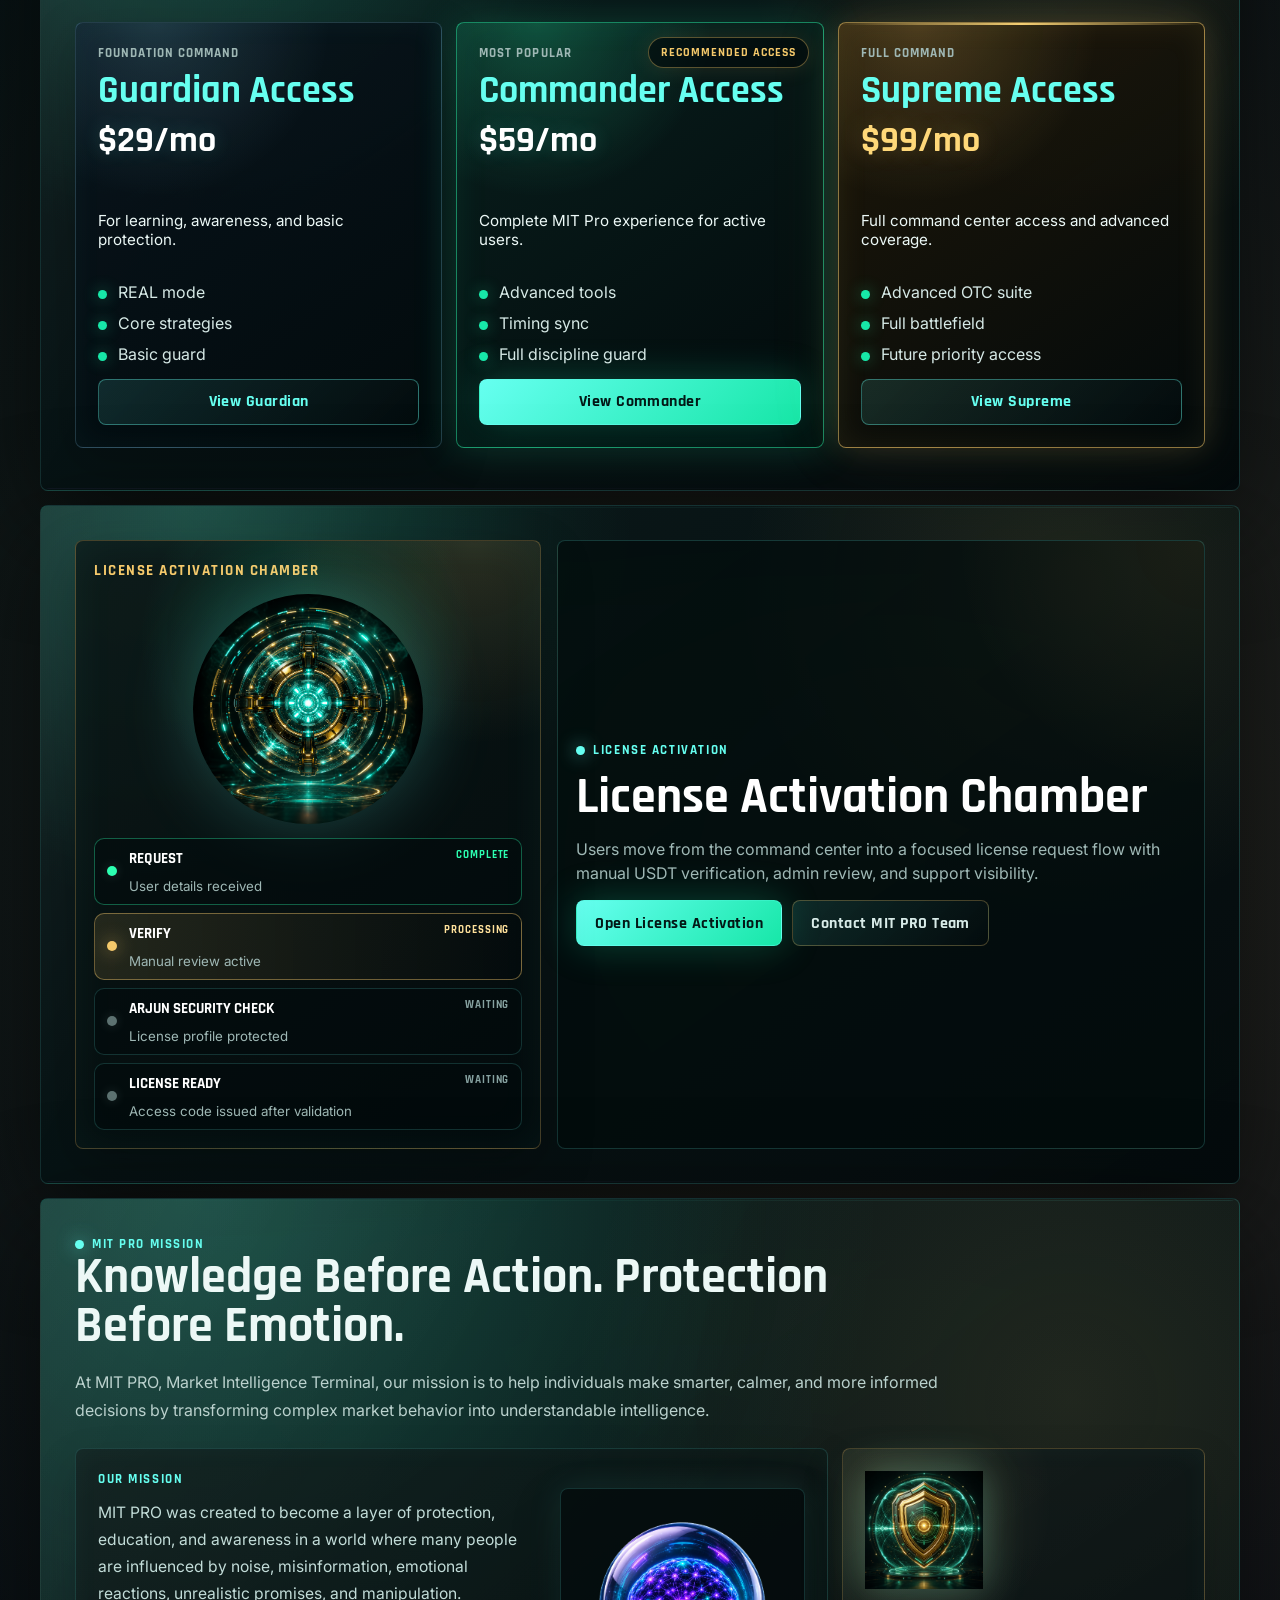
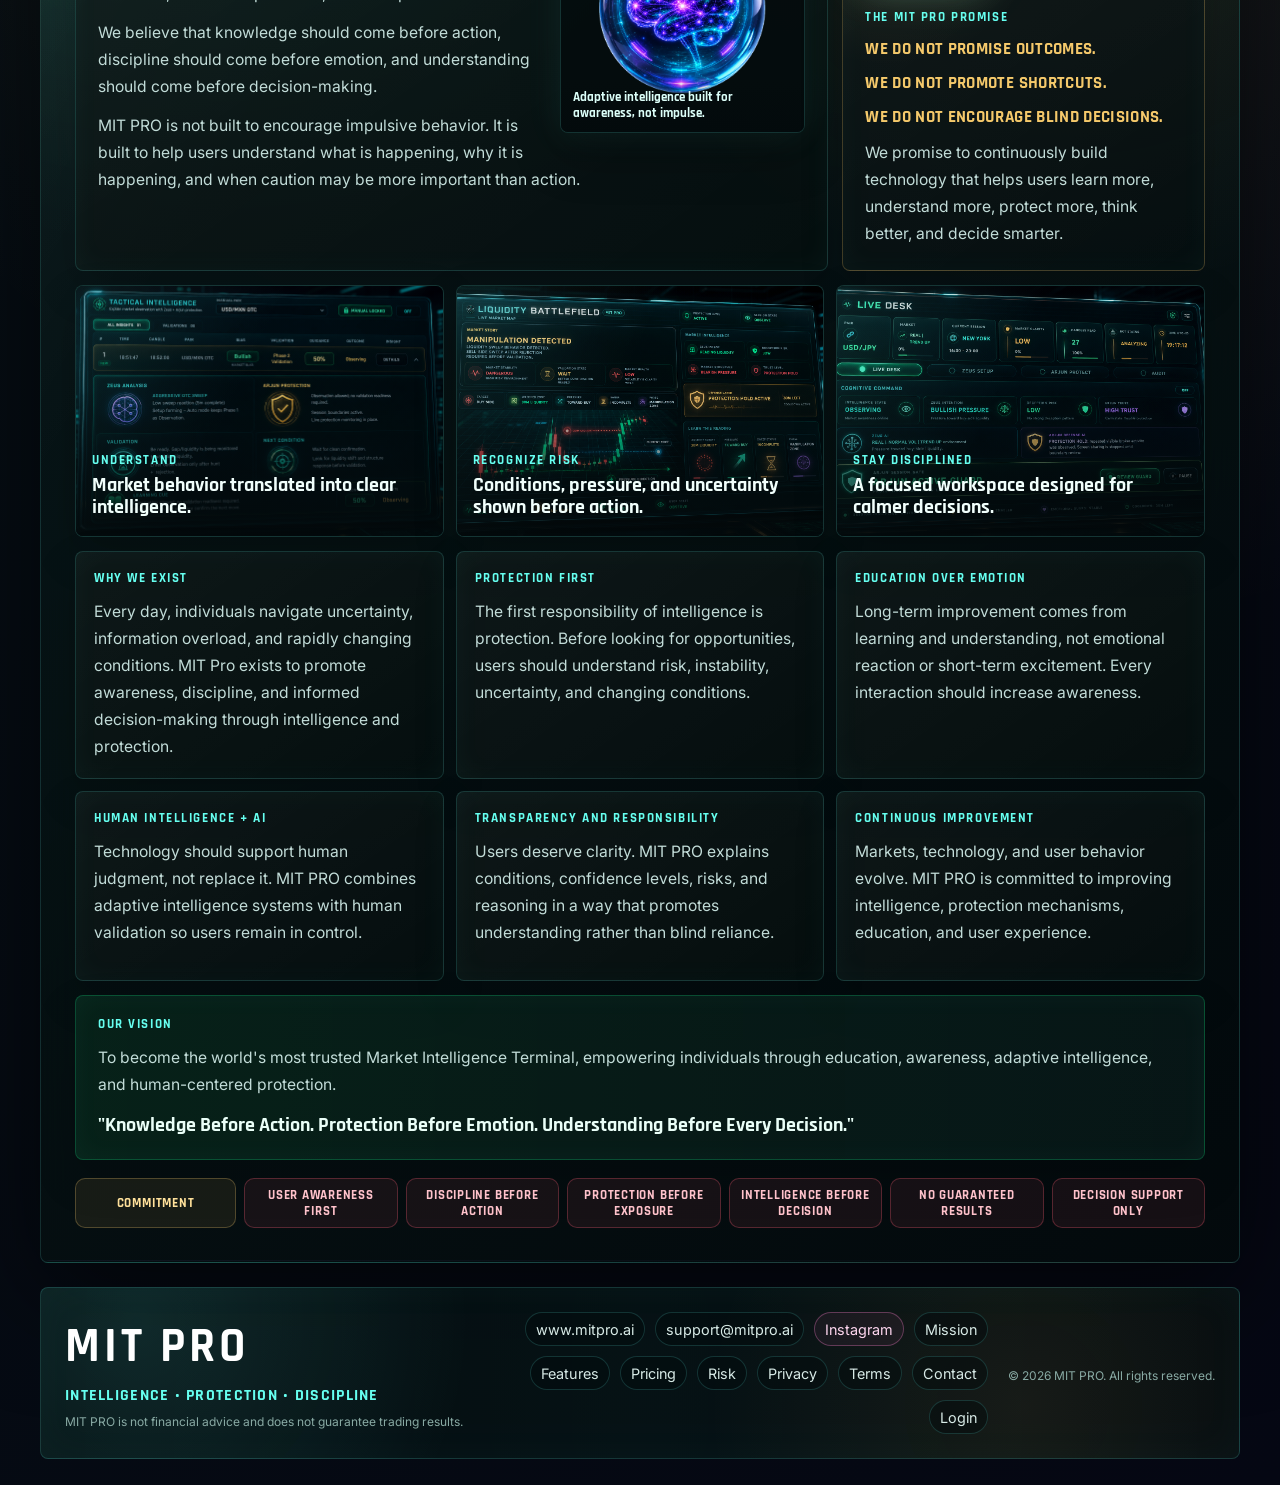
==== commit 43d9163c: "Add MIT Pro launch teaser" ====
--- a/index.html
+++ b/index.html
@@ -54,7 +54,10 @@
         <strong>Early Access Available</strong>
         <p>Adaptive Market Intelligence and Human-Centered Protection are now available for selected early users.</p>
       </div>
-      <a class="btn primary live-launch-btn" href="live-launch-proposal.html">View Launch</a>
+      <div class="live-launch-actions">
+        <a class="btn primary live-launch-btn" href="live-launch-proposal.html">View Launch</a>
+        <a class="btn ghost live-launch-btn" href="video-attention-grabber.html">Watch Teaser</a>
+      </div>
     </section>
 
     <section class="purchase-hero home-command-hero" id="home">
--- a/styles.css
+++ b/styles.css
@@ -203,6 +203,7 @@
 
 .live-launch-mark,
 .live-launch-copy,
+.live-launch-actions,
 .live-launch-btn {
   position: relative;
   z-index: 1;
@@ -273,6 +274,13 @@
   color: var(--muted);
   font-size: 14px;
   line-height: 1.45;
+}
+
+.live-launch-actions {
+  display: flex;
+  align-items: center;
+  justify-self: end;
+  gap: 10px;
 }
 
 .live-launch-btn {
@@ -5090,9 +5098,17 @@
     height: 42px;
   }
 
-  .live-launch-btn {
+  .live-launch-actions {
     grid-column: 1 / -1;
     justify-self: stretch;
+    width: 100%;
+    flex-direction: column;
+    align-items: stretch;
+  }
+
+  .live-launch-btn {
+    justify-self: stretch;
+    min-width: 0;
     width: 100%;
   }
 
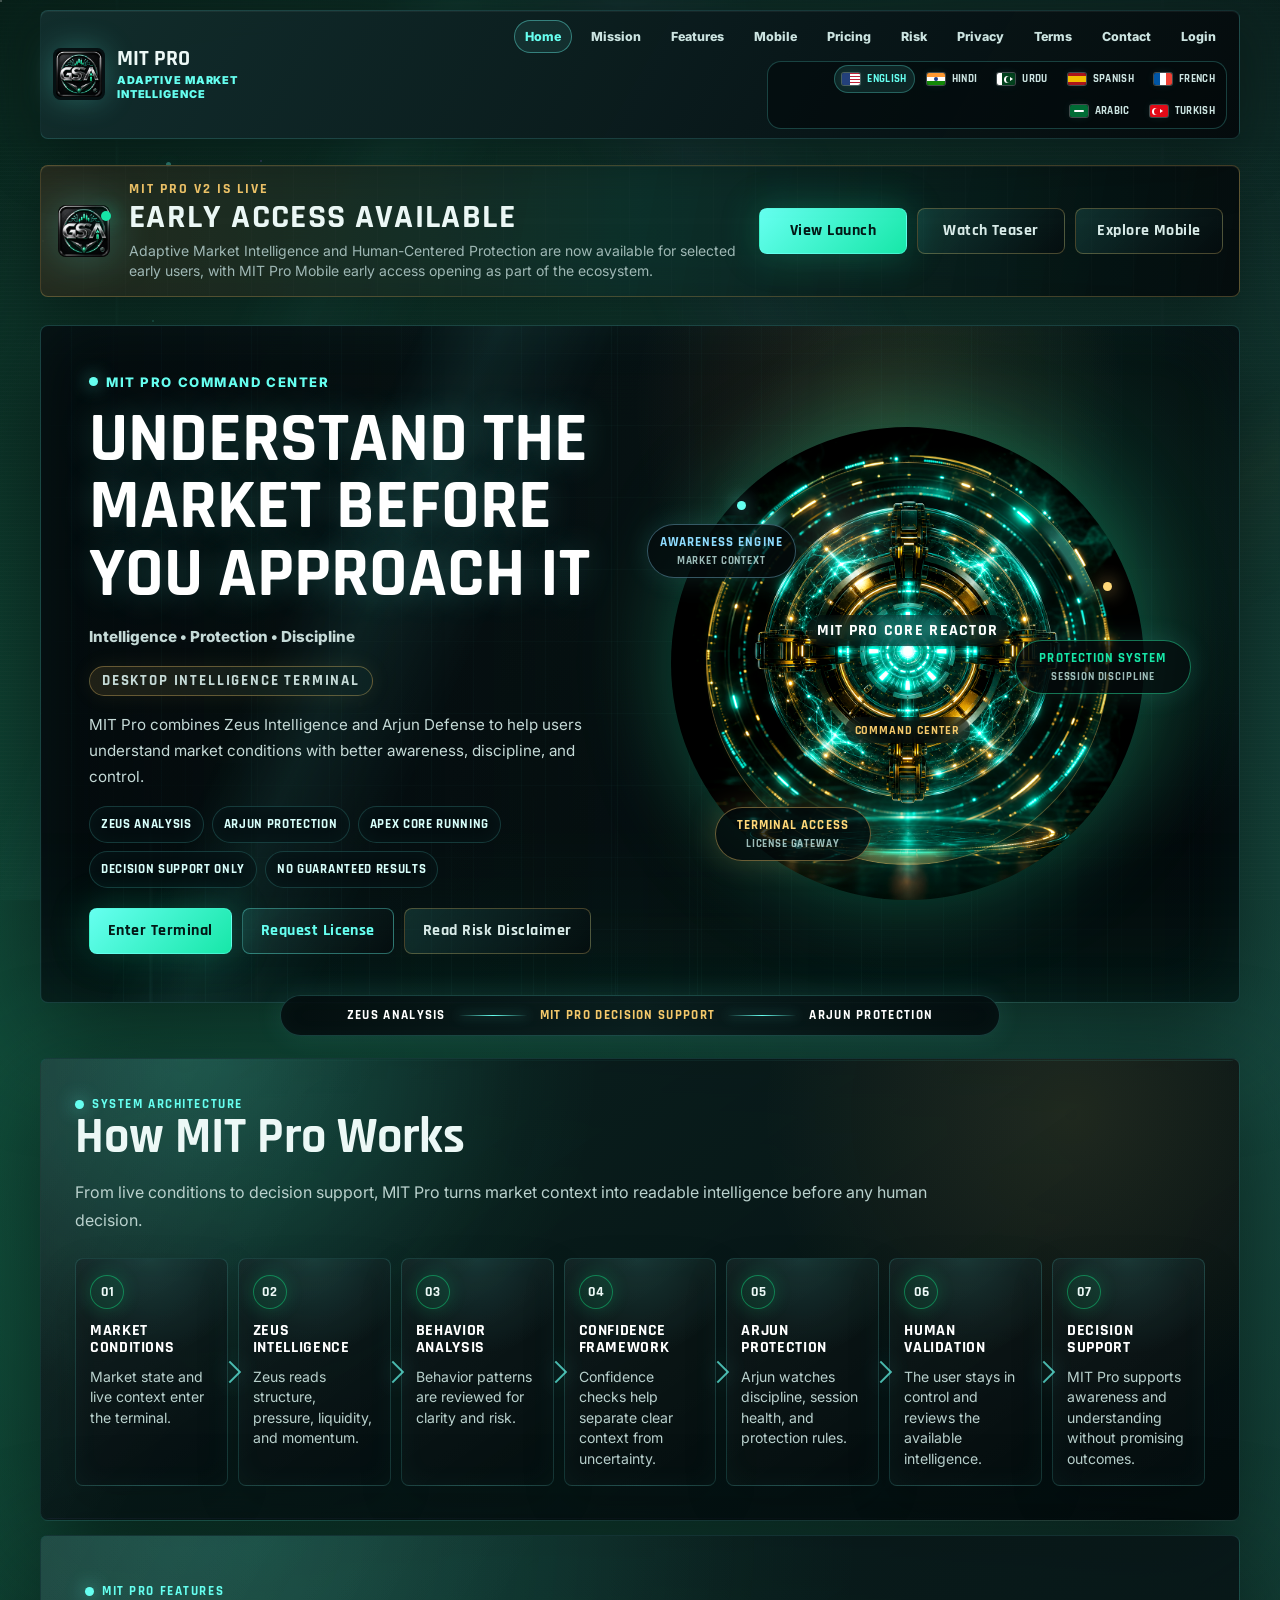
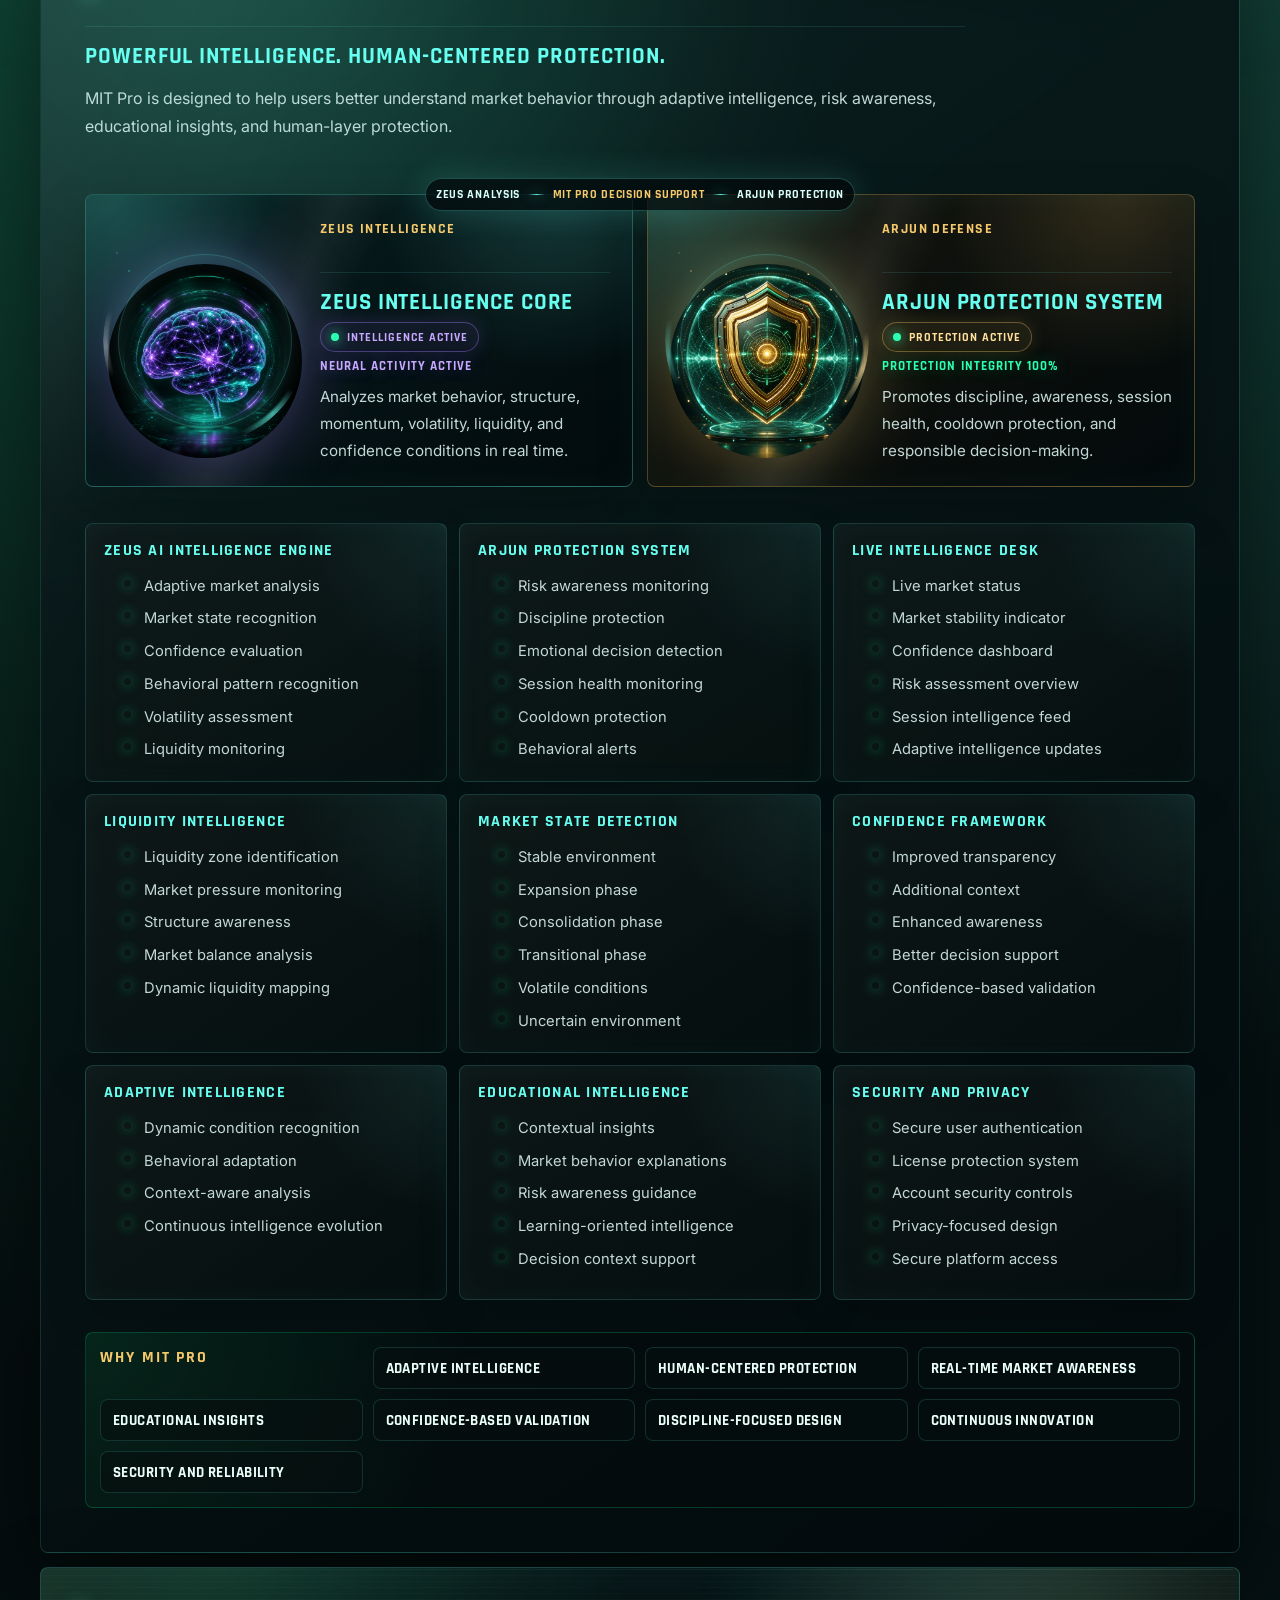
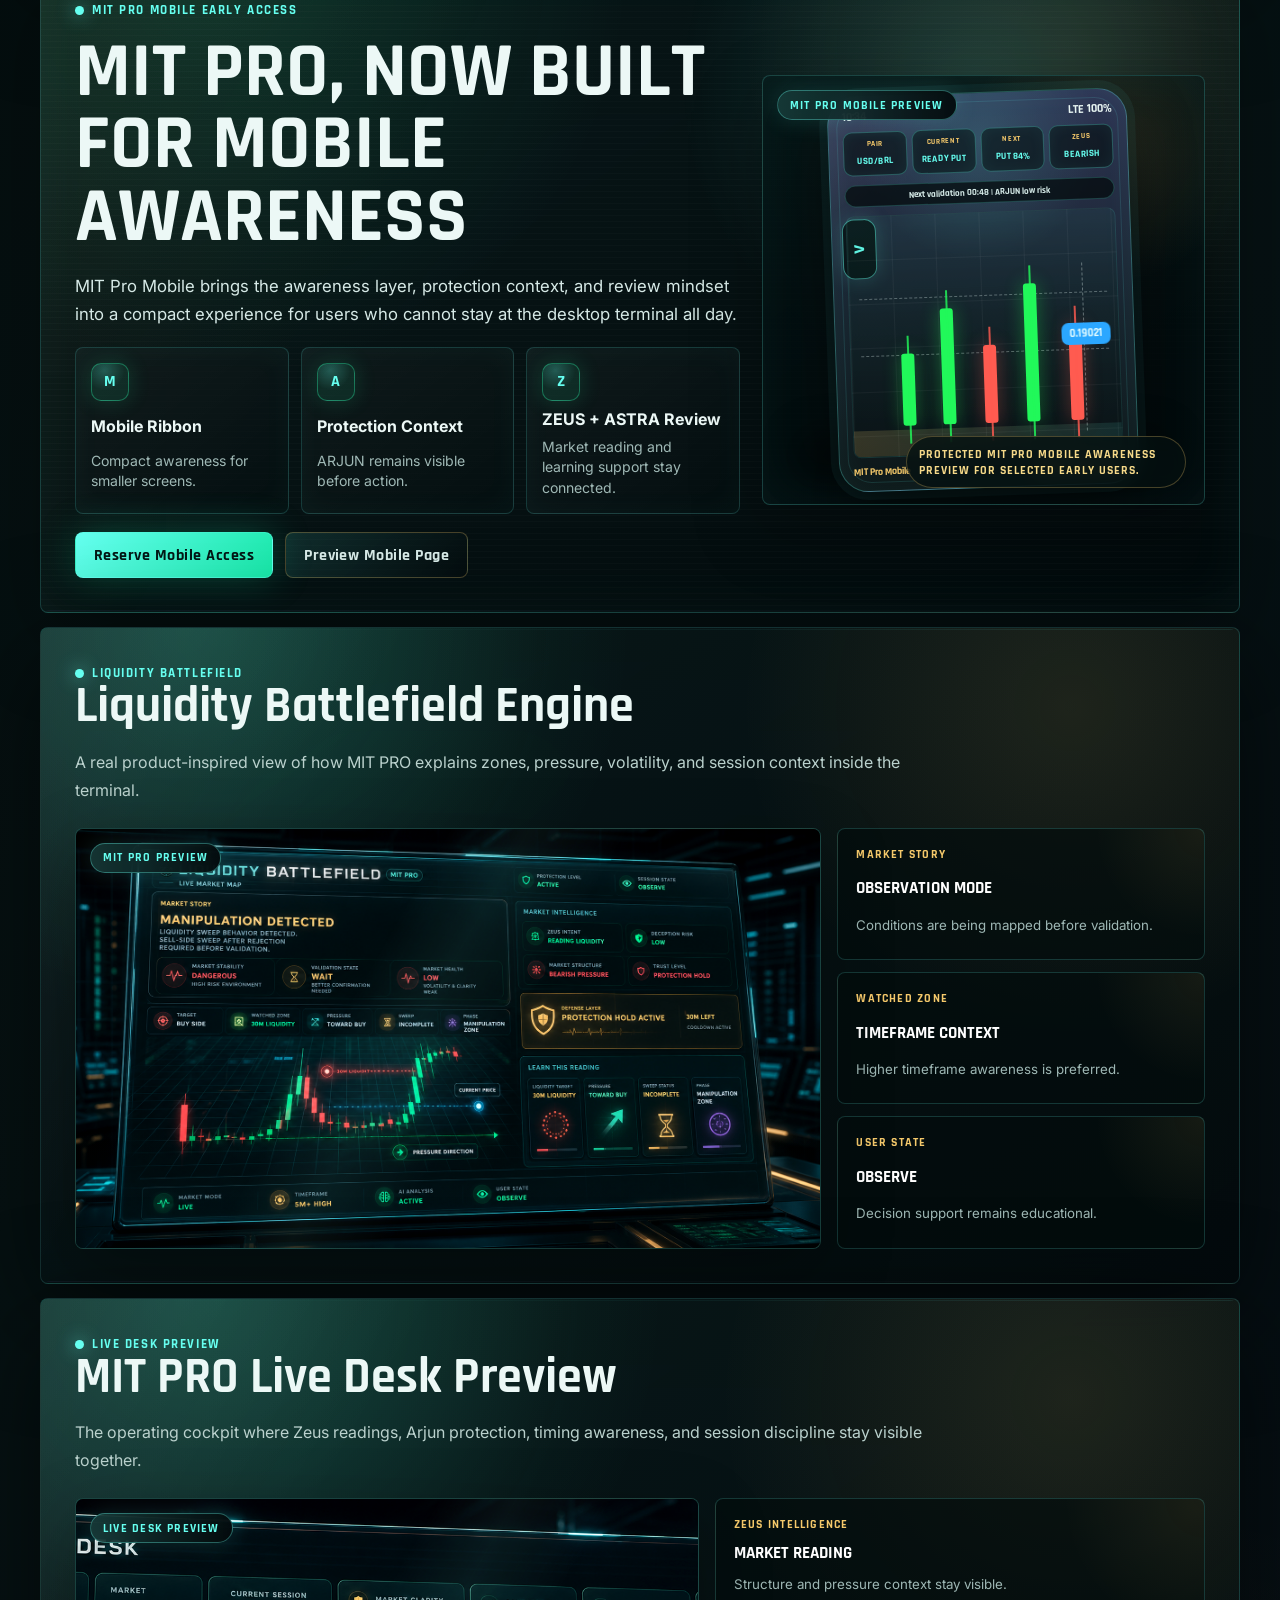
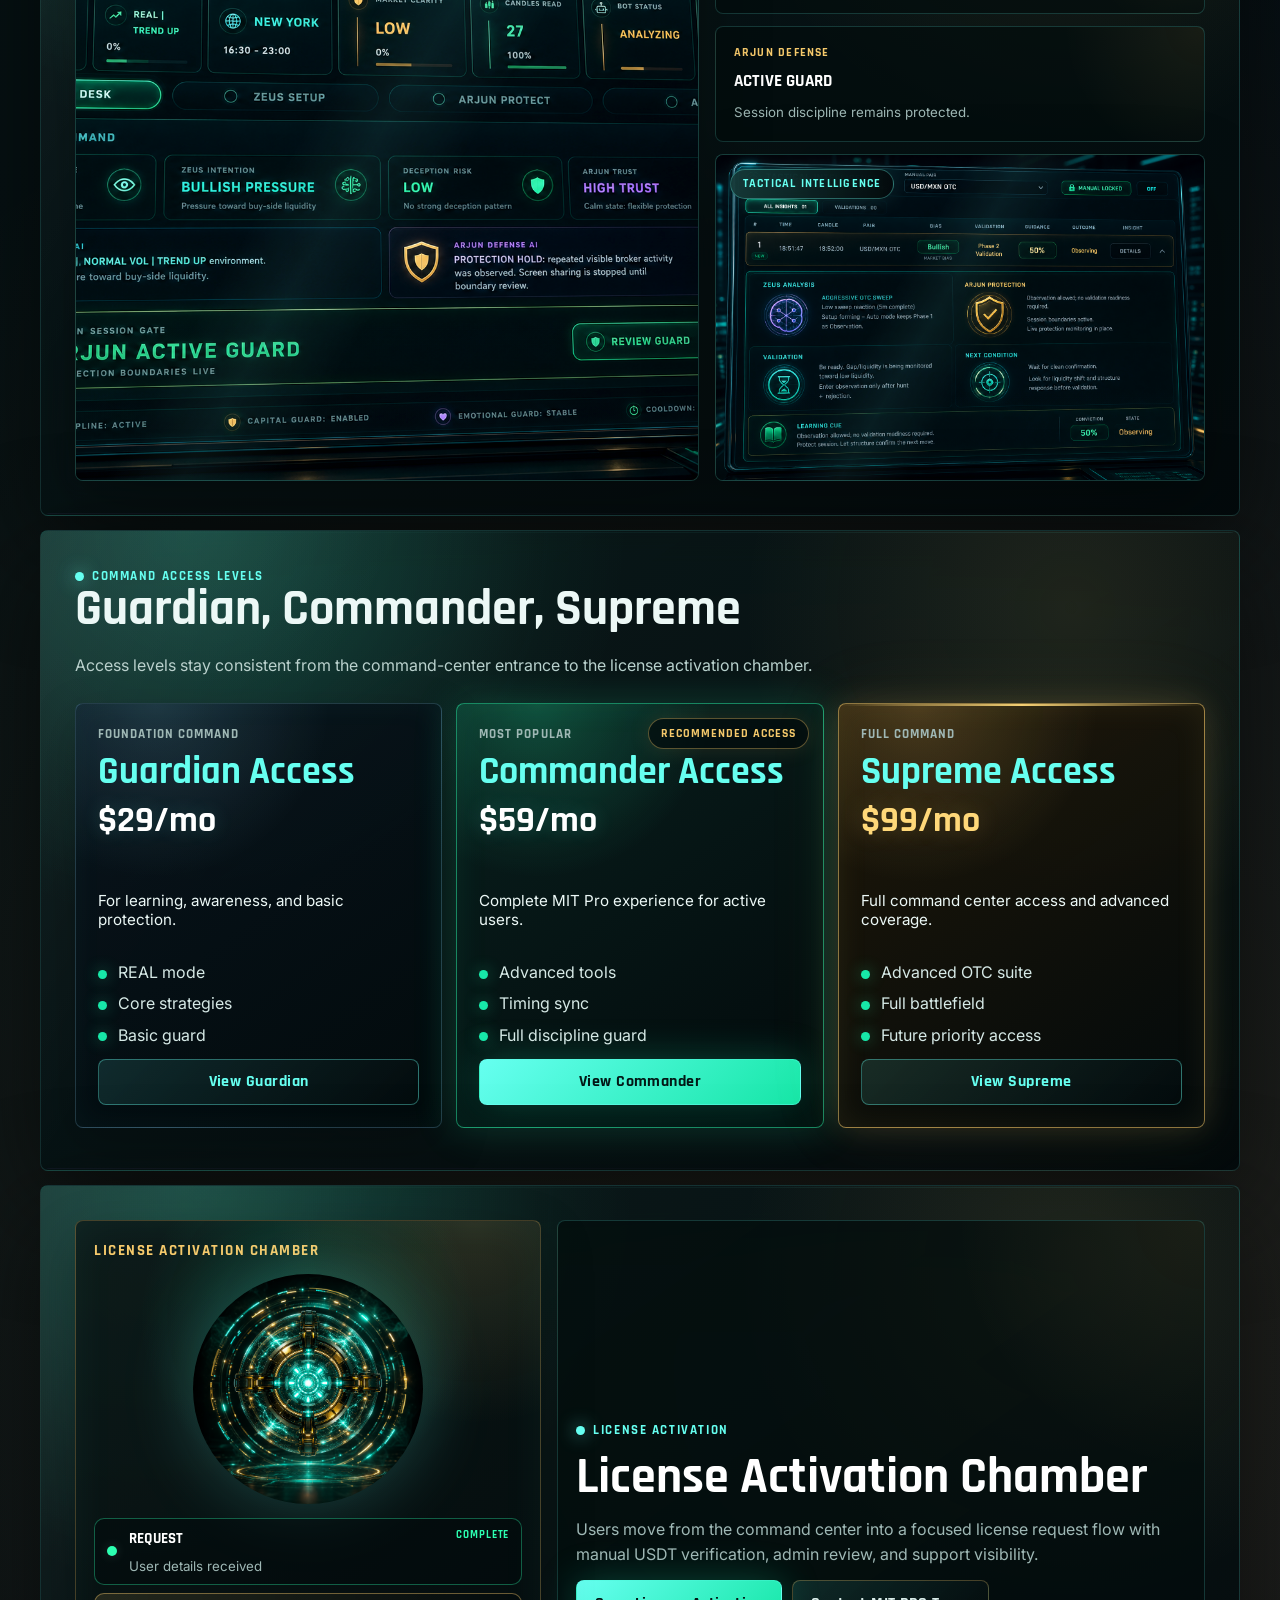
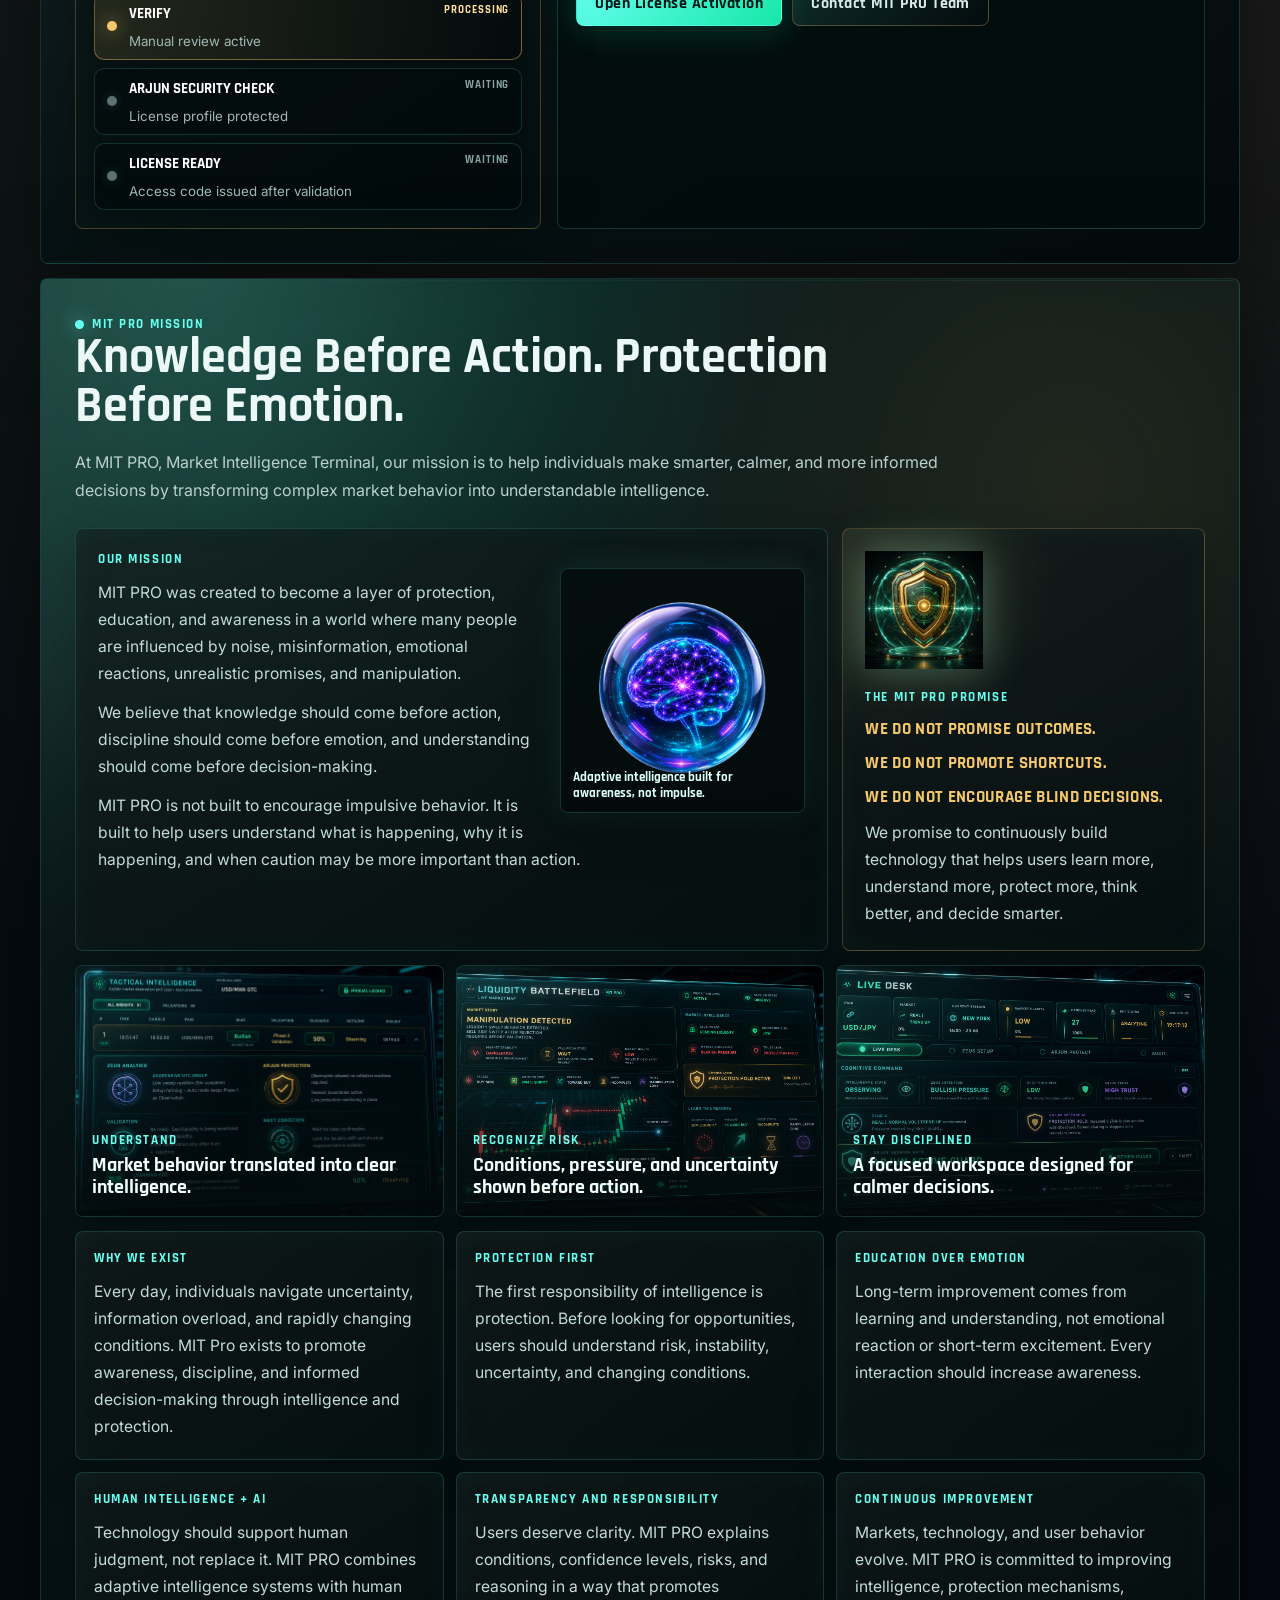
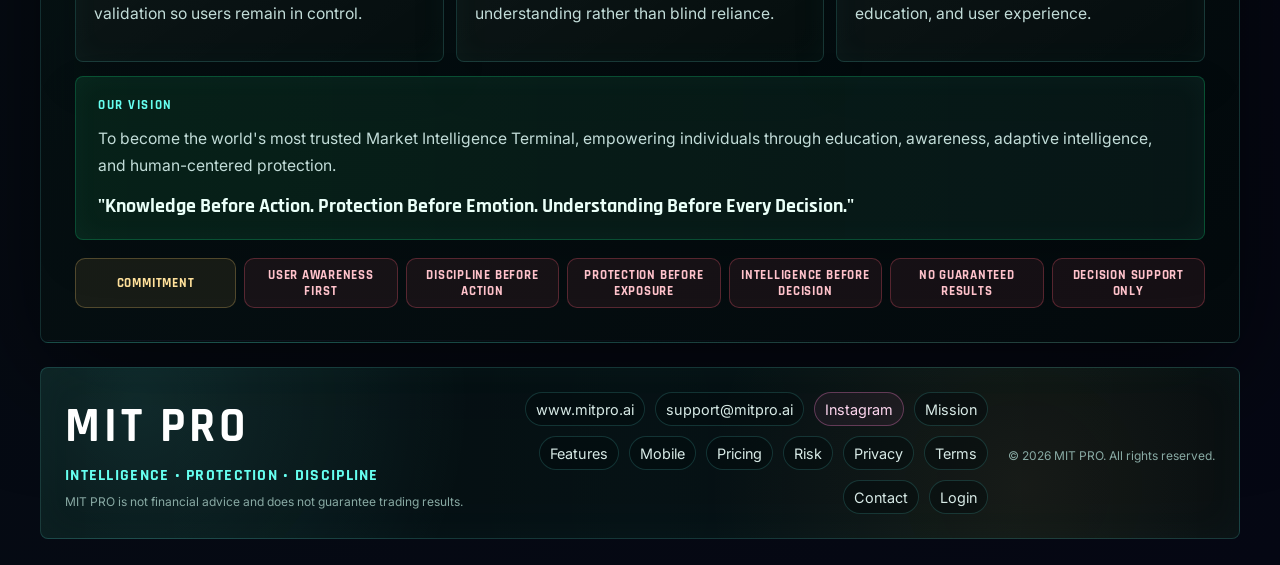
==== commit c8105312: "Add MIT Pro mobile page" ====
--- a/index.html
+++ b/index.html
@@ -9,7 +9,7 @@
   <link rel="preconnect" href="https://fonts.googleapis.com">
   <link rel="preconnect" href="https://fonts.gstatic.com" crossorigin>
   <link href="https://fonts.googleapis.com/css2?family=Inter:wght@400;500;600;700;800;900&family=Noto+Naskh+Arabic:wght@400;500;600;700&family=Rajdhani:wght@600;700;800&display=swap" rel="stylesheet">
-  <link rel="stylesheet" href="styles.css">
+  <link rel="stylesheet" href="styles.css?v=home-mobile-access">
 </head>
 <body>
   <div class="ambient-grid" aria-hidden="true"></div>
@@ -30,6 +30,7 @@
         <a class="active" href="index.html">Home</a>
         <a href="index.html#mission">Mission</a>
         <a href="index.html#features">Features</a>
+        <a href="mobile.html">Mobile</a>
         <a href="purchase.html">Pricing</a>
         <a href="risk-disclaimer.html">Risk</a>
         <a href="privacy-policy.html">Privacy</a>
@@ -52,11 +53,12 @@
       <div class="live-launch-copy">
         <span class="live-launch-kicker">MIT PRO V2 IS LIVE</span>
         <strong>Early Access Available</strong>
-        <p>Adaptive Market Intelligence and Human-Centered Protection are now available for selected early users.</p>
+        <p>Adaptive Market Intelligence and Human-Centered Protection are now available for selected early users, with MIT Pro Mobile early access opening as part of the ecosystem.</p>
       </div>
       <div class="live-launch-actions">
         <a class="btn primary live-launch-btn" href="live-launch-proposal.html">View Launch</a>
         <a class="btn ghost live-launch-btn" href="video-attention-grabber.html">Watch Teaser</a>
+        <a class="btn ghost live-launch-btn" href="mobile.html">Explore Mobile</a>
       </div>
     </section>
 
@@ -254,6 +256,65 @@
       </div>
     </section>
 
+    <section class="section home-command-section home-mobile-access" id="mobile-access">
+      <div class="mobile-access-copy">
+        <span class="section-kicker">MIT PRO Mobile Early Access</span>
+        <h2>MIT Pro, Now Built For Mobile Awareness</h2>
+        <p>MIT Pro Mobile brings the awareness layer, protection context, and review mindset into a compact experience for users who cannot stay at the desktop terminal all day.</p>
+        <div class="mobile-access-points" aria-label="MIT PRO mobile access highlights">
+          <article>
+            <span>M</span>
+            <strong>Mobile Ribbon</strong>
+            <small>Compact awareness for smaller screens.</small>
+          </article>
+          <article>
+            <span>A</span>
+            <strong>Protection Context</strong>
+            <small>ARJUN remains visible before action.</small>
+          </article>
+          <article>
+            <span>Z</span>
+            <strong>ZEUS + ASTRA Review</strong>
+            <small>Market reading and learning support stay connected.</small>
+          </article>
+        </div>
+        <div class="mobile-access-actions">
+          <a class="btn primary" href="mobile.html">Reserve Mobile Access</a>
+          <a class="btn ghost" href="mobile.html">Preview Mobile Page</a>
+        </div>
+      </div>
+      <figure class="mobile-access-visual" aria-label="MIT PRO Mobile preview">
+        <span class="product-preview-badge">MIT PRO Mobile Preview</span>
+        <div class="home-mobile-device" aria-hidden="true">
+          <div class="home-mobile-status">
+            <span>10:34</span>
+            <strong>LTE 100%</strong>
+          </div>
+          <div class="home-mobile-ribbon">
+            <span><small>Pair</small>USD/BRL</span>
+            <span><small>Current</small>Ready Put</span>
+            <span><small>Next</small>Put 84%</span>
+            <span><small>ZEUS</small>Bearish</span>
+          </div>
+          <div class="home-mobile-alert">Next validation 00:48 | ARJUN low risk</div>
+          <div class="home-mobile-chart">
+            <i></i><i></i><i></i><i></i>
+            <b class="candle c1"></b>
+            <b class="candle c2"></b>
+            <b class="candle c3"></b>
+            <b class="candle c4"></b>
+            <b class="candle c5"></b>
+            <strong>0.19021</strong>
+          </div>
+          <div class="home-mobile-footer">
+            <span>MIT Pro Mobile</span>
+            <span>Decision-support view</span>
+          </div>
+        </div>
+        <figcaption>Protected MIT Pro mobile awareness preview for selected early users.</figcaption>
+      </figure>
+    </section>
+
     <section class="section home-command-section home-battlefield" id="liquidity-battlefield">
       <div class="section-header">
         <span class="section-kicker">Liquidity Battlefield</span>
@@ -460,6 +521,7 @@
       <a class="social-link" href="https://www.instagram.com/mitpro.ai?igsh=Ym80NGJ3czgwcHdv" target="_blank" rel="noopener noreferrer">Instagram</a>
       <a href="index.html#mission">Mission</a>
       <a href="index.html#features">Features</a>
+      <a href="mobile.html">Mobile</a>
       <a href="purchase.html">Pricing</a>
       <a href="risk-disclaimer.html">Risk</a>
       <a href="privacy-policy.html">Privacy</a>
@@ -469,6 +531,7 @@
     </div>
     <small>&copy; 2026 MIT PRO. All rights reserved.</small>
   </footer>
-  <script src="language.js" defer></script>
+  <script src="assets/website-visit.js" defer></script>
+  <script src="language.js?v=home-mobile-access" defer></script>
 </body>
 </html>
--- a/styles.css
+++ b/styles.css
@@ -3261,6 +3261,357 @@
     linear-gradient(145deg, rgba(10, 27, 28, 0.86), rgba(3, 10, 12, 0.94));
 }
 
+.home-mobile-access {
+  position: relative;
+  overflow: hidden;
+  display: grid;
+  grid-template-columns: minmax(0, 1.02fr) minmax(300px, 0.68fr);
+  gap: 22px;
+  align-items: center;
+  border-color: rgba(102, 255, 240, 0.22);
+  box-shadow: 0 28px 86px rgba(0, 0, 0, 0.28), inset 0 0 58px rgba(102, 255, 240, 0.045);
+}
+
+.home-mobile-access::before {
+  content: "";
+  position: absolute;
+  inset: 0;
+  pointer-events: none;
+  background:
+    radial-gradient(circle at 78% 18%, rgba(102, 255, 240, 0.2), transparent 28%),
+    linear-gradient(120deg, rgba(245, 201, 107, 0.08), transparent 32%),
+    repeating-linear-gradient(0deg, rgba(255, 255, 255, 0.025) 0 1px, transparent 1px 6px);
+  opacity: 0.74;
+}
+
+.mobile-access-copy,
+.mobile-access-visual {
+  position: relative;
+  z-index: 1;
+}
+
+.mobile-access-copy {
+  display: grid;
+  gap: 18px;
+}
+
+.mobile-access-copy h2 {
+  max-width: 760px;
+  margin: 0;
+  color: var(--text);
+  font-family: Rajdhani, "Segoe UI", Arial, sans-serif;
+  font-size: clamp(2.7rem, 6vw, 5.35rem);
+  line-height: 0.94;
+  letter-spacing: 0;
+  text-transform: uppercase;
+}
+
+.mobile-access-copy p {
+  max-width: 760px;
+  margin: 0;
+  color: #d6e9e6;
+  font-size: 1.05rem;
+  line-height: 1.7;
+}
+
+.mobile-access-points {
+  display: grid;
+  grid-template-columns: repeat(3, minmax(0, 1fr));
+  gap: 12px;
+}
+
+.mobile-access-points article {
+  display: grid;
+  gap: 8px;
+  min-width: 0;
+  padding: 15px;
+  border: 1px solid rgba(102, 255, 240, 0.18);
+  border-radius: var(--radius);
+  background:
+    linear-gradient(145deg, rgba(255, 255, 255, 0.045), transparent),
+    rgba(5, 16, 17, 0.68);
+  box-shadow: inset 0 0 30px rgba(102, 255, 240, 0.04);
+}
+
+.mobile-access-points span {
+  display: grid;
+  place-items: center;
+  width: 38px;
+  height: 38px;
+  border: 1px solid rgba(44, 255, 177, 0.34);
+  border-radius: 10px;
+  color: var(--cyan);
+  background:
+    radial-gradient(circle at 35% 18%, rgba(102, 255, 240, 0.22), transparent 52%),
+    rgba(44, 255, 177, 0.09);
+  font-family: Rajdhani, "Segoe UI", Arial, sans-serif;
+  font-weight: 900;
+  box-shadow: 0 0 22px rgba(44, 255, 177, 0.16);
+}
+
+.mobile-access-points strong {
+  color: var(--text);
+  font-size: 1rem;
+}
+
+.mobile-access-points small {
+  color: var(--muted);
+  font-size: 0.88rem;
+  line-height: 1.45;
+}
+
+.mobile-access-actions {
+  display: flex;
+  flex-wrap: wrap;
+  gap: 12px;
+}
+
+.mobile-access-visual {
+  overflow: hidden;
+  display: grid;
+  place-items: center;
+  min-height: 430px;
+  margin: 0;
+  border: 1px solid rgba(102, 255, 240, 0.22);
+  border-radius: var(--radius);
+  background:
+    radial-gradient(circle at 50% 38%, rgba(44, 255, 177, 0.2), transparent 34%),
+    radial-gradient(circle at 78% 16%, rgba(245, 201, 107, 0.12), transparent 28%),
+    linear-gradient(145deg, rgba(4, 18, 19, 0.74), rgba(3, 10, 12, 0.92));
+  box-shadow: inset 0 0 56px rgba(102, 255, 240, 0.05), 0 24px 70px rgba(0, 0, 0, 0.28);
+}
+
+.mobile-access-visual::after {
+  content: "";
+  position: absolute;
+  inset: auto 8% 28px;
+  height: 42px;
+  border-radius: 999px;
+  background: rgba(0, 0, 0, 0.45);
+  filter: blur(18px);
+}
+
+.mobile-access-visual img {
+  position: relative;
+  z-index: 1;
+  width: min(74%, 295px);
+  max-height: 390px;
+  object-fit: contain;
+  filter: drop-shadow(0 28px 34px rgba(0, 0, 0, 0.46)) saturate(1.08);
+  transform: rotate(-2deg);
+}
+
+.home-mobile-device {
+  position: relative;
+  z-index: 1;
+  overflow: hidden;
+  display: grid;
+  grid-template-rows: auto auto auto minmax(0, 1fr) auto;
+  gap: 9px;
+  width: min(78%, 300px);
+  min-height: 396px;
+  padding: 14px;
+  border: 1px solid rgba(102, 255, 240, 0.28);
+  border-radius: 30px;
+  background:
+    linear-gradient(130deg, rgba(255, 255, 255, 0.08), transparent 24%),
+    radial-gradient(circle at 50% 12%, rgba(102, 255, 240, 0.16), transparent 32%),
+    linear-gradient(180deg, #2e3554, #17232d 58%, #0d1718);
+  box-shadow:
+    0 32px 58px rgba(0, 0, 0, 0.5),
+    0 0 0 8px rgba(102, 255, 240, 0.055),
+    inset 0 0 32px rgba(102, 255, 240, 0.06);
+  transform: rotate(-2deg);
+}
+
+.home-mobile-device::before {
+  content: "";
+  position: absolute;
+  inset: 8px;
+  border: 1px solid rgba(102, 255, 240, 0.12);
+  border-radius: 24px;
+  pointer-events: none;
+}
+
+.home-mobile-device::after {
+  content: ">";
+  position: absolute;
+  top: 122px;
+  left: 10px;
+  display: grid;
+  place-items: center;
+  width: 32px;
+  height: 58px;
+  border: 1px solid rgba(102, 255, 240, 0.5);
+  border-radius: 12px;
+  color: var(--cyan);
+  background: rgba(5, 16, 17, 0.76);
+  font: 900 23px/1 Rajdhani, "Segoe UI", Arial, sans-serif;
+  box-shadow: 0 0 20px rgba(102, 255, 240, 0.18);
+}
+
+.home-mobile-status,
+.home-mobile-footer {
+  position: relative;
+  z-index: 1;
+  display: flex;
+  align-items: center;
+  justify-content: space-between;
+  color: #e8f5f2;
+  font: 900 0.76rem/1 Rajdhani, "Segoe UI", Arial, sans-serif;
+}
+
+.home-mobile-status strong {
+  font: inherit;
+}
+
+.home-mobile-ribbon {
+  position: relative;
+  z-index: 1;
+  display: grid;
+  grid-template-columns: repeat(4, minmax(0, 1fr));
+  gap: 5px;
+}
+
+.home-mobile-ribbon span {
+  overflow: hidden;
+  display: grid;
+  gap: 2px;
+  min-height: 44px;
+  place-items: center;
+  padding: 5px 4px;
+  border: 1px solid rgba(102, 255, 240, 0.28);
+  border-radius: 9px;
+  color: var(--cyan);
+  background: rgba(5, 16, 17, 0.62);
+  font: 900 0.6rem/1 Rajdhani, "Segoe UI", Arial, sans-serif;
+  text-align: center;
+  text-transform: uppercase;
+  box-shadow: inset 0 0 15px rgba(102, 255, 240, 0.055);
+}
+
+.home-mobile-ribbon small {
+  color: #f5c96b;
+  font-size: 0.48rem;
+  letter-spacing: 0.08em;
+}
+
+.home-mobile-alert {
+  position: relative;
+  z-index: 1;
+  overflow: hidden;
+  min-height: 22px;
+  padding: 5px 10px;
+  border: 1px solid rgba(102, 255, 240, 0.2);
+  border-radius: 999px;
+  color: #d7ece9;
+  background: rgba(3, 10, 12, 0.72);
+  font: 800 0.58rem/1.1 Rajdhani, "Segoe UI", Arial, sans-serif;
+  text-align: center;
+  white-space: nowrap;
+}
+
+.home-mobile-chart {
+  position: relative;
+  z-index: 1;
+  overflow: hidden;
+  min-height: 226px;
+  border: 1px solid rgba(102, 255, 240, 0.1);
+  border-radius: 8px;
+  background:
+    linear-gradient(90deg, rgba(255, 255, 255, 0.045) 1px, transparent 1px) 0 0 / 44px 44px,
+    linear-gradient(0deg, rgba(255, 255, 255, 0.045) 1px, transparent 1px) 0 0 / 44px 44px,
+    linear-gradient(180deg, rgba(44, 255, 177, 0.045), rgba(3, 10, 12, 0.42));
+}
+
+.home-mobile-chart i {
+  position: absolute;
+  left: 10px;
+  right: 10px;
+  height: 1px;
+  border-top: 1px dashed rgba(216, 232, 229, 0.35);
+}
+
+.home-mobile-chart i:nth-child(1) { top: 34%; }
+.home-mobile-chart i:nth-child(2) { top: 58%; }
+.home-mobile-chart i:nth-child(3) {
+  top: 22%;
+  right: 34px;
+  left: auto;
+  width: 1px;
+  height: 70%;
+  border-top: 0;
+  border-left: 1px dashed rgba(216, 232, 229, 0.4);
+}
+.home-mobile-chart i:nth-child(4) {
+  inset: auto 0 0;
+  height: 26px;
+  border: 0;
+  background: linear-gradient(90deg, rgba(245, 201, 107, 0.18), rgba(102, 255, 240, 0.1));
+}
+
+.home-mobile-chart .candle {
+  position: absolute;
+  bottom: 30px;
+  width: 13px;
+  border-radius: 3px;
+  background: #21f85a;
+  box-shadow: 0 0 18px rgba(33, 248, 90, 0.35);
+}
+
+.home-mobile-chart .candle::before {
+  content: "";
+  position: absolute;
+  left: 50%;
+  top: -18px;
+  width: 2px;
+  height: calc(100% + 36px);
+  background: currentColor;
+  transform: translateX(-50%);
+  opacity: 0.82;
+}
+
+.home-mobile-chart .c1 { left: 50px; height: 72px; color: #21f85a; }
+.home-mobile-chart .c2 { left: 90px; height: 116px; color: #21f85a; }
+.home-mobile-chart .c3 { left: 132px; height: 78px; color: #ff5b50; background: #ff5b50; box-shadow: 0 0 18px rgba(255, 91, 80, 0.35); }
+.home-mobile-chart .c4 { left: 174px; height: 138px; color: #21f85a; }
+.home-mobile-chart .c5 { left: 218px; height: 96px; color: #ff5b50; background: #ff5b50; box-shadow: 0 0 18px rgba(255, 91, 80, 0.35); }
+
+.home-mobile-chart strong {
+  position: absolute;
+  right: 8px;
+  top: 47%;
+  padding: 6px 8px;
+  border-radius: 7px;
+  color: #eaffff;
+  background: #2ba7ff;
+  font: 900 0.66rem/1 Rajdhani, "Segoe UI", Arial, sans-serif;
+}
+
+.home-mobile-footer {
+  color: #f5c96b;
+  font-size: 0.64rem;
+}
+
+.mobile-access-visual figcaption {
+  position: absolute;
+  z-index: 2;
+  right: 18px;
+  bottom: 16px;
+  max-width: min(280px, calc(100% - 36px));
+  padding: 9px 12px;
+  border: 1px solid rgba(245, 201, 107, 0.28);
+  border-radius: 999px;
+  color: #f6d989;
+  background: rgba(5, 16, 17, 0.76);
+  font-family: Rajdhani, "Segoe UI", Arial, sans-serif;
+  font-size: 0.78rem;
+  font-weight: 900;
+  letter-spacing: 0.08em;
+  text-transform: uppercase;
+  backdrop-filter: blur(10px);
+}
+
 .home-feature-grid {
   display: grid;
   grid-template-columns: repeat(4, minmax(0, 1fr));
@@ -4992,6 +5343,7 @@
   .home-command-hero,
   .legal-command-hero,
   .contact-command-grid,
+  .home-mobile-access,
   .intelligence-lab,
   .battlefield-stage,
   .product-showcase,
@@ -5026,6 +5378,7 @@
   .trader-grid,
   .preview-grid,
   .mission-command,
+  .mobile-access-points,
   .system-flow {
     grid-template-columns: repeat(2, 1fr);
   }
@@ -5114,6 +5467,55 @@
 
   .live-launch-copy strong {
     font-size: 24px;
+  }
+
+  .home-mobile-access {
+    gap: 18px;
+    padding: 18px;
+  }
+
+  .mobile-access-copy {
+    gap: 14px;
+  }
+
+  .mobile-access-copy h2 {
+    font-size: clamp(2.25rem, 15vw, 3.65rem);
+    line-height: 0.98;
+  }
+
+  .mobile-access-copy p {
+    font-size: 0.98rem;
+  }
+
+  .mobile-access-points {
+    grid-template-columns: 1fr;
+  }
+
+  .mobile-access-actions {
+    display: grid;
+    grid-template-columns: 1fr;
+  }
+
+  .mobile-access-actions .btn {
+    width: 100%;
+  }
+
+  .mobile-access-visual {
+    min-height: 360px;
+  }
+
+  .mobile-access-visual img {
+    width: min(78%, 245px);
+    max-height: 320px;
+  }
+
+  .mobile-access-visual figcaption {
+    right: 12px;
+    left: 12px;
+    bottom: 12px;
+    max-width: none;
+    text-align: center;
+    white-space: normal;
   }
 
   .topbar {
